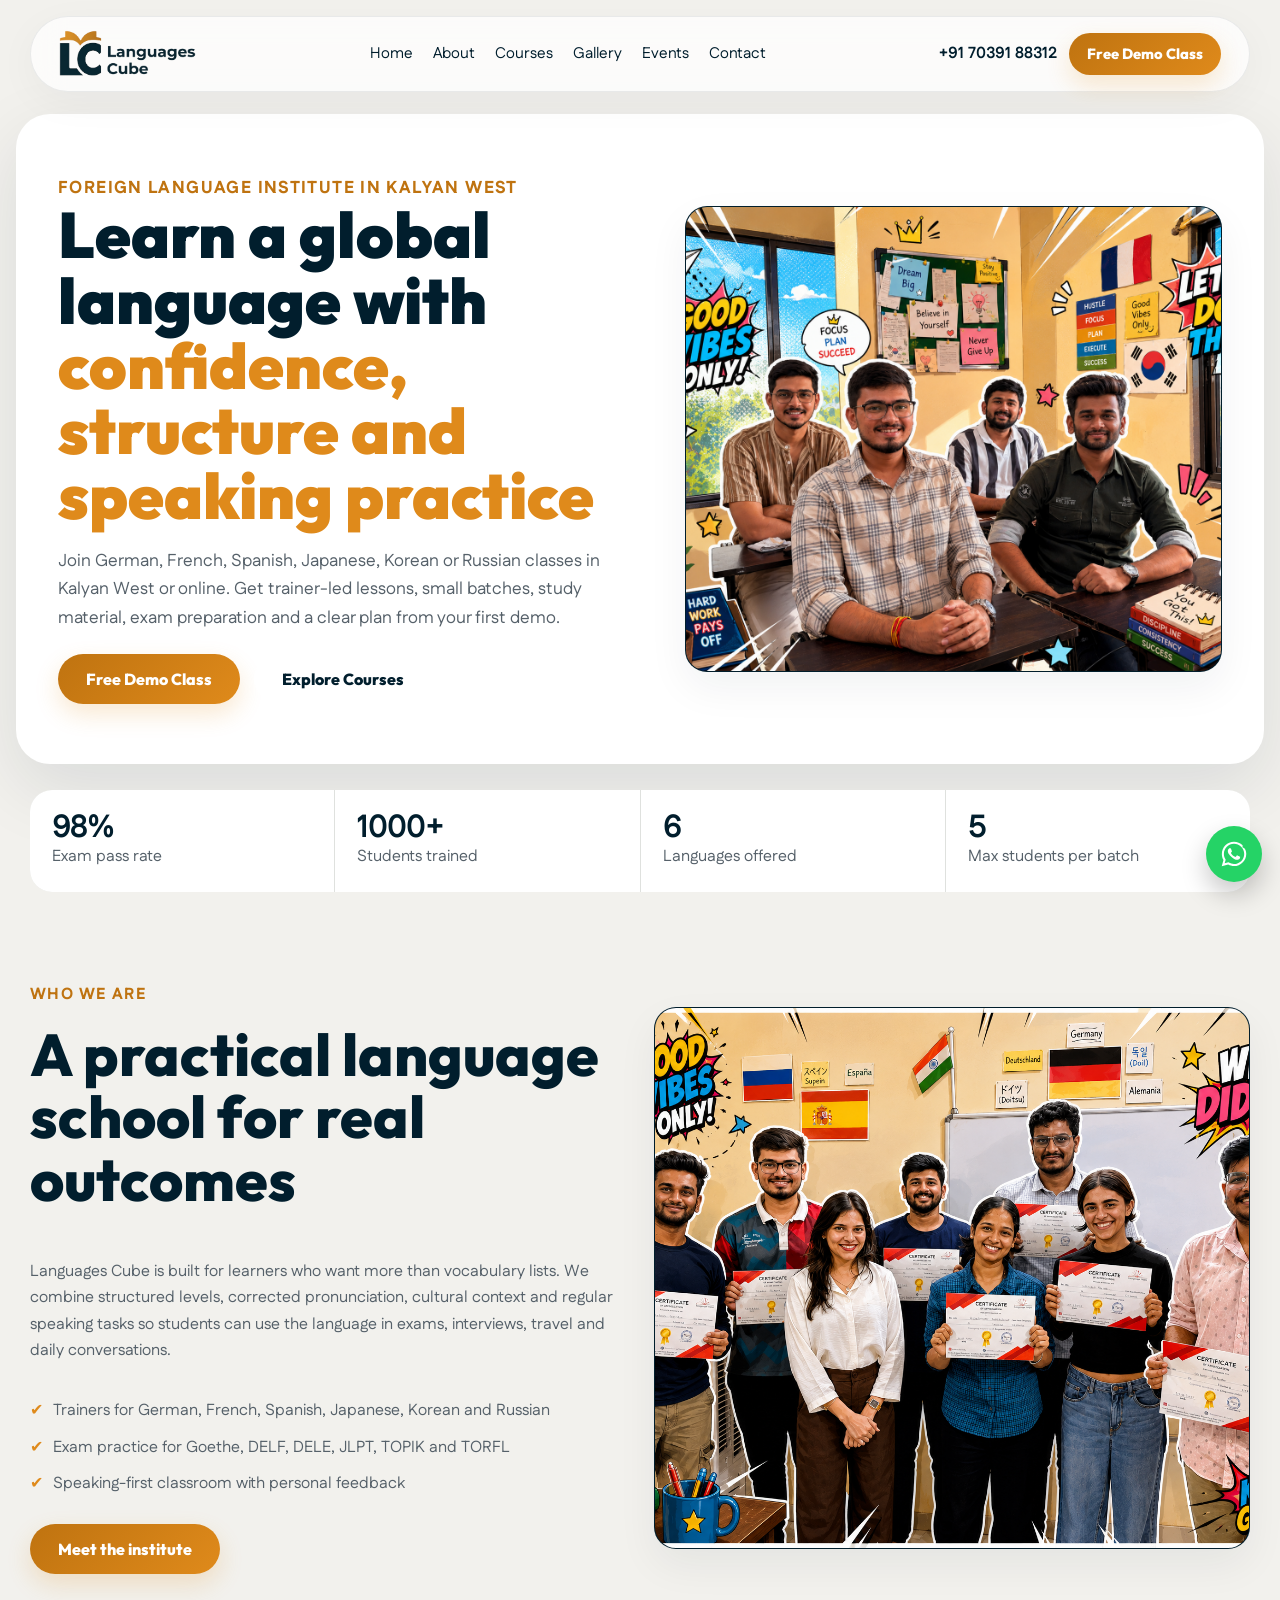
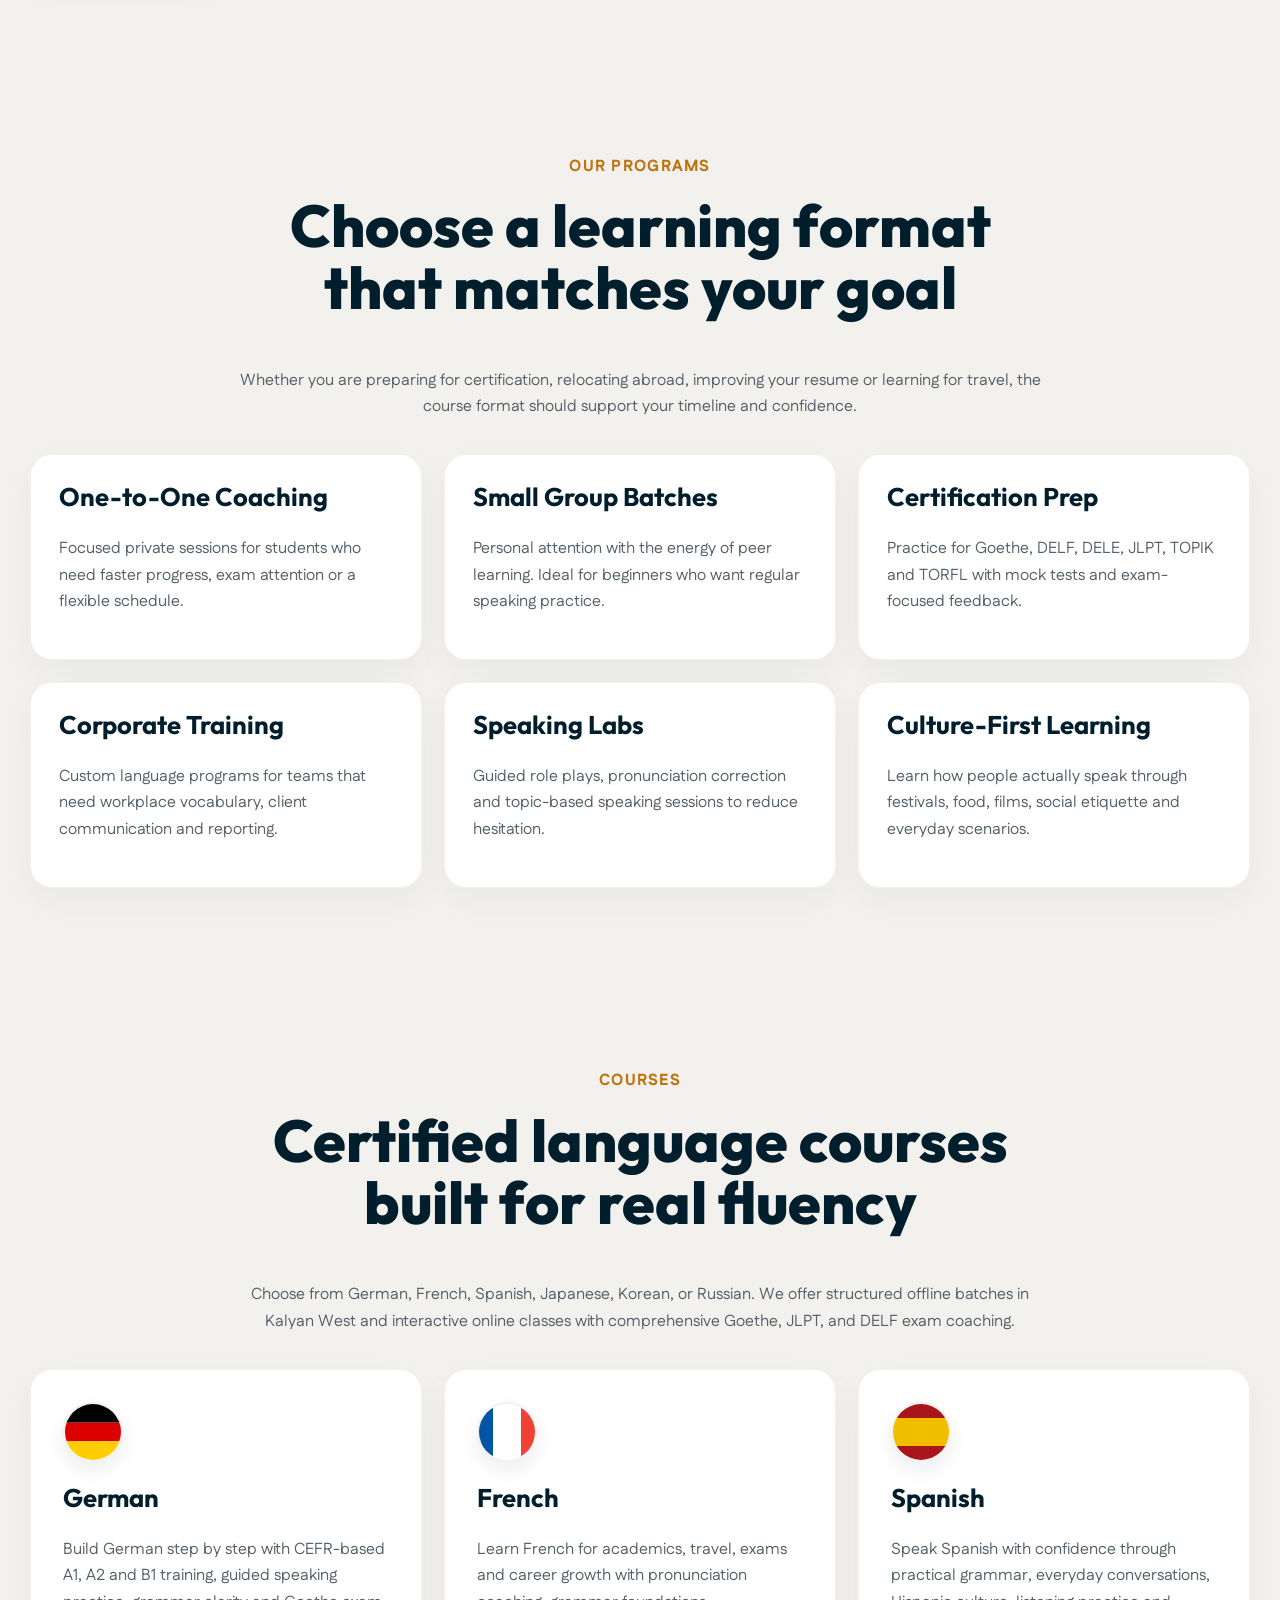
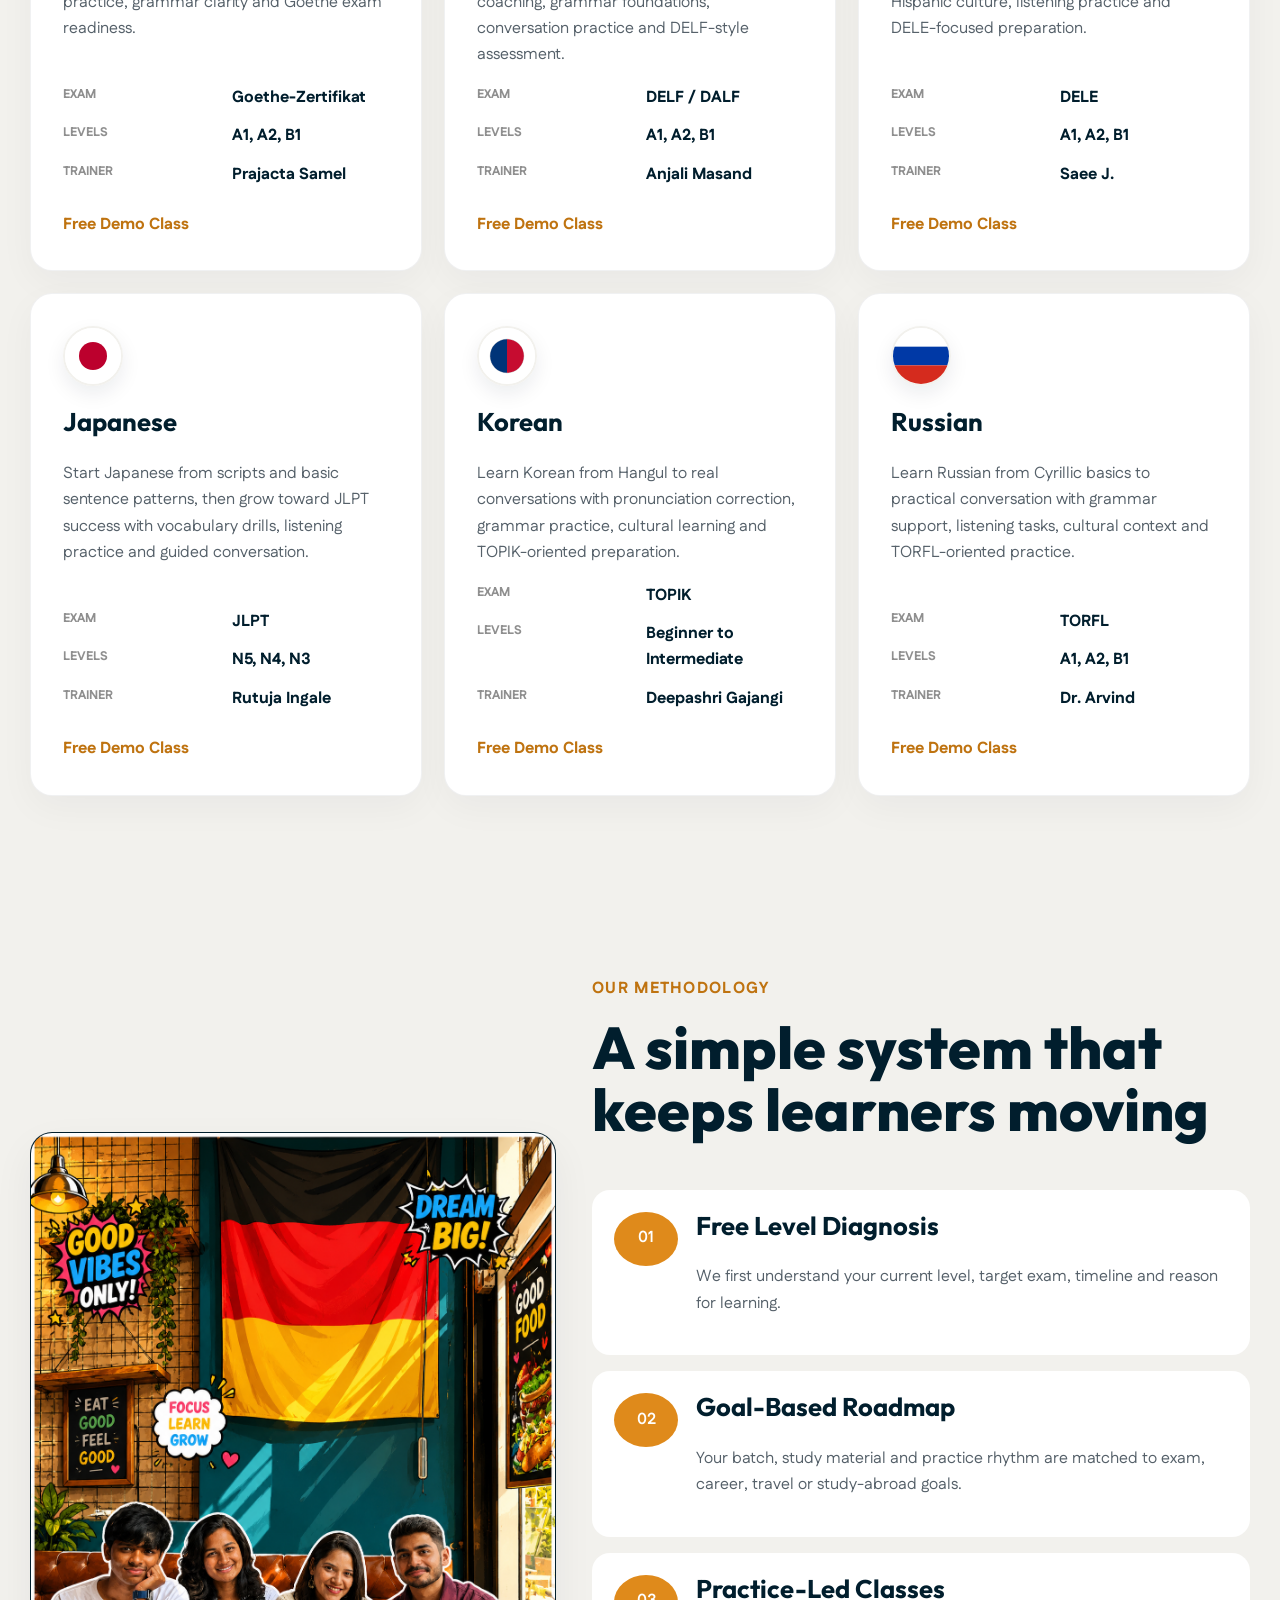
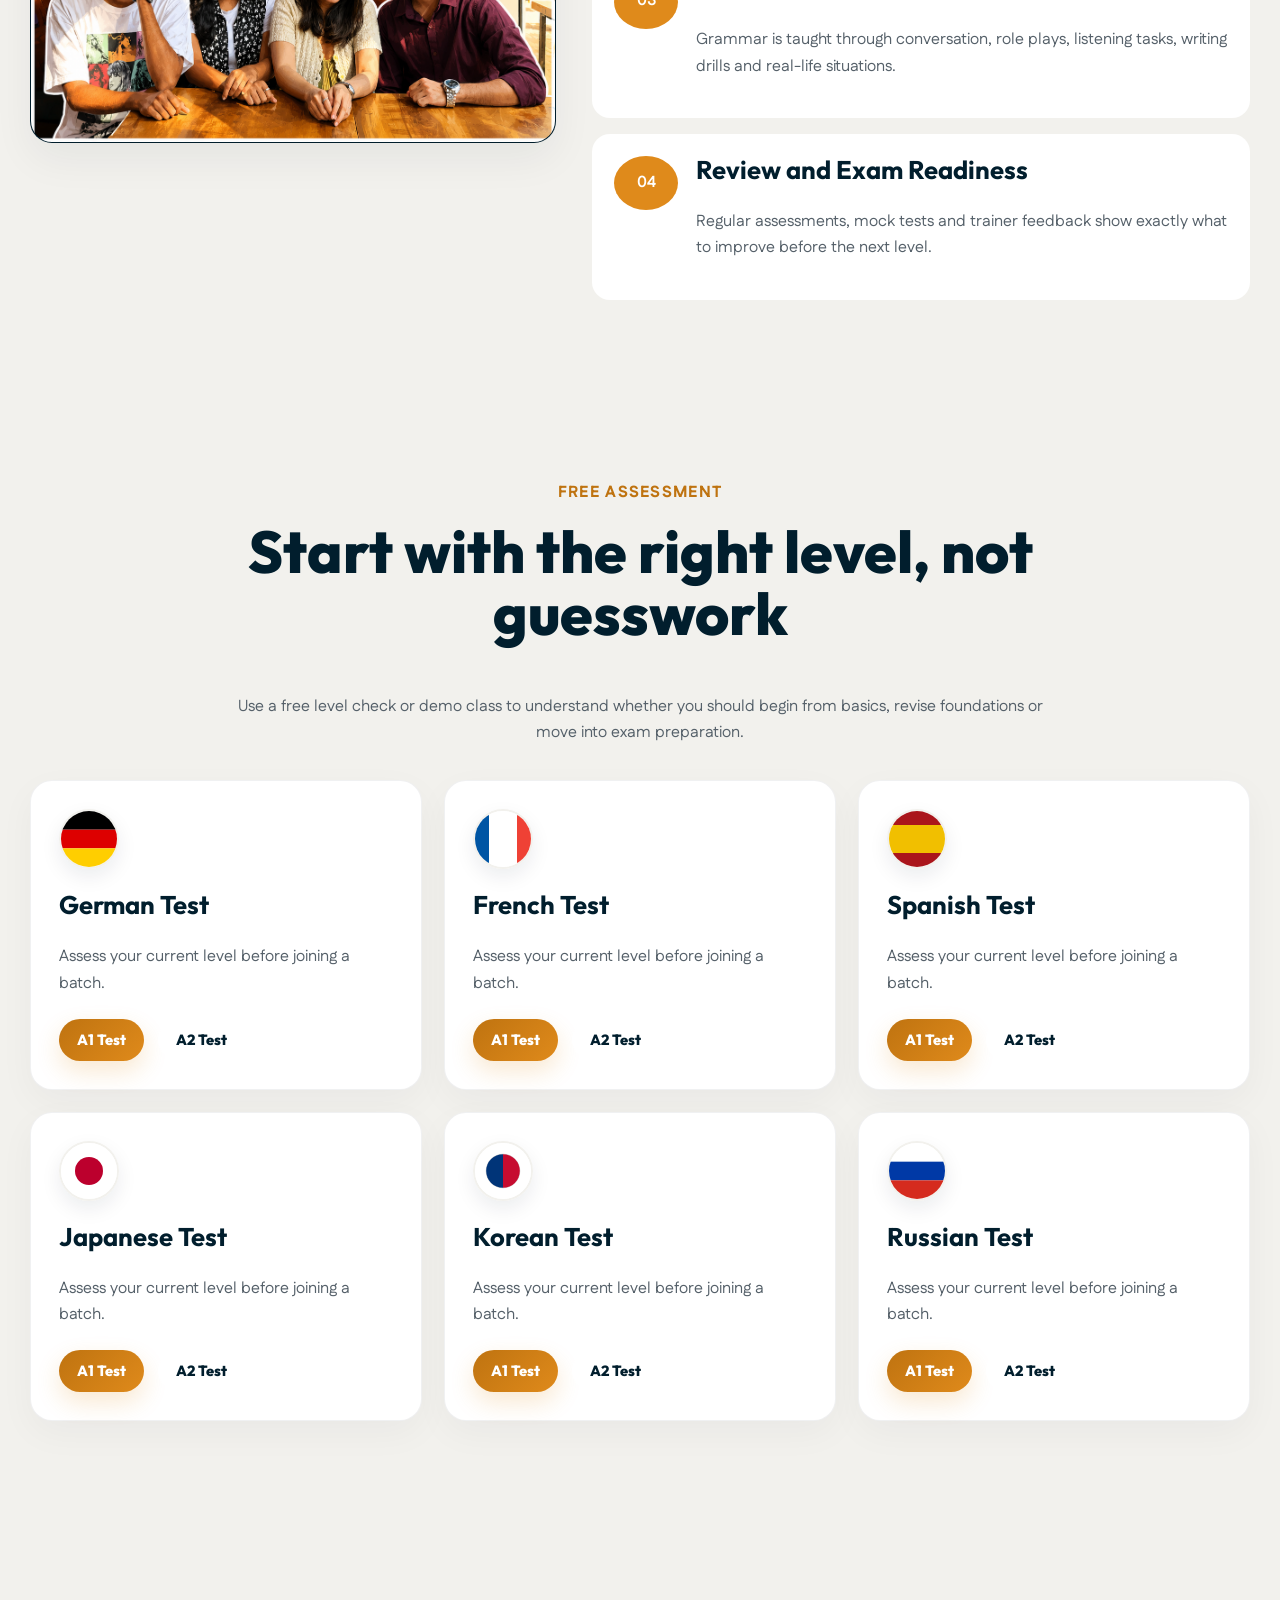
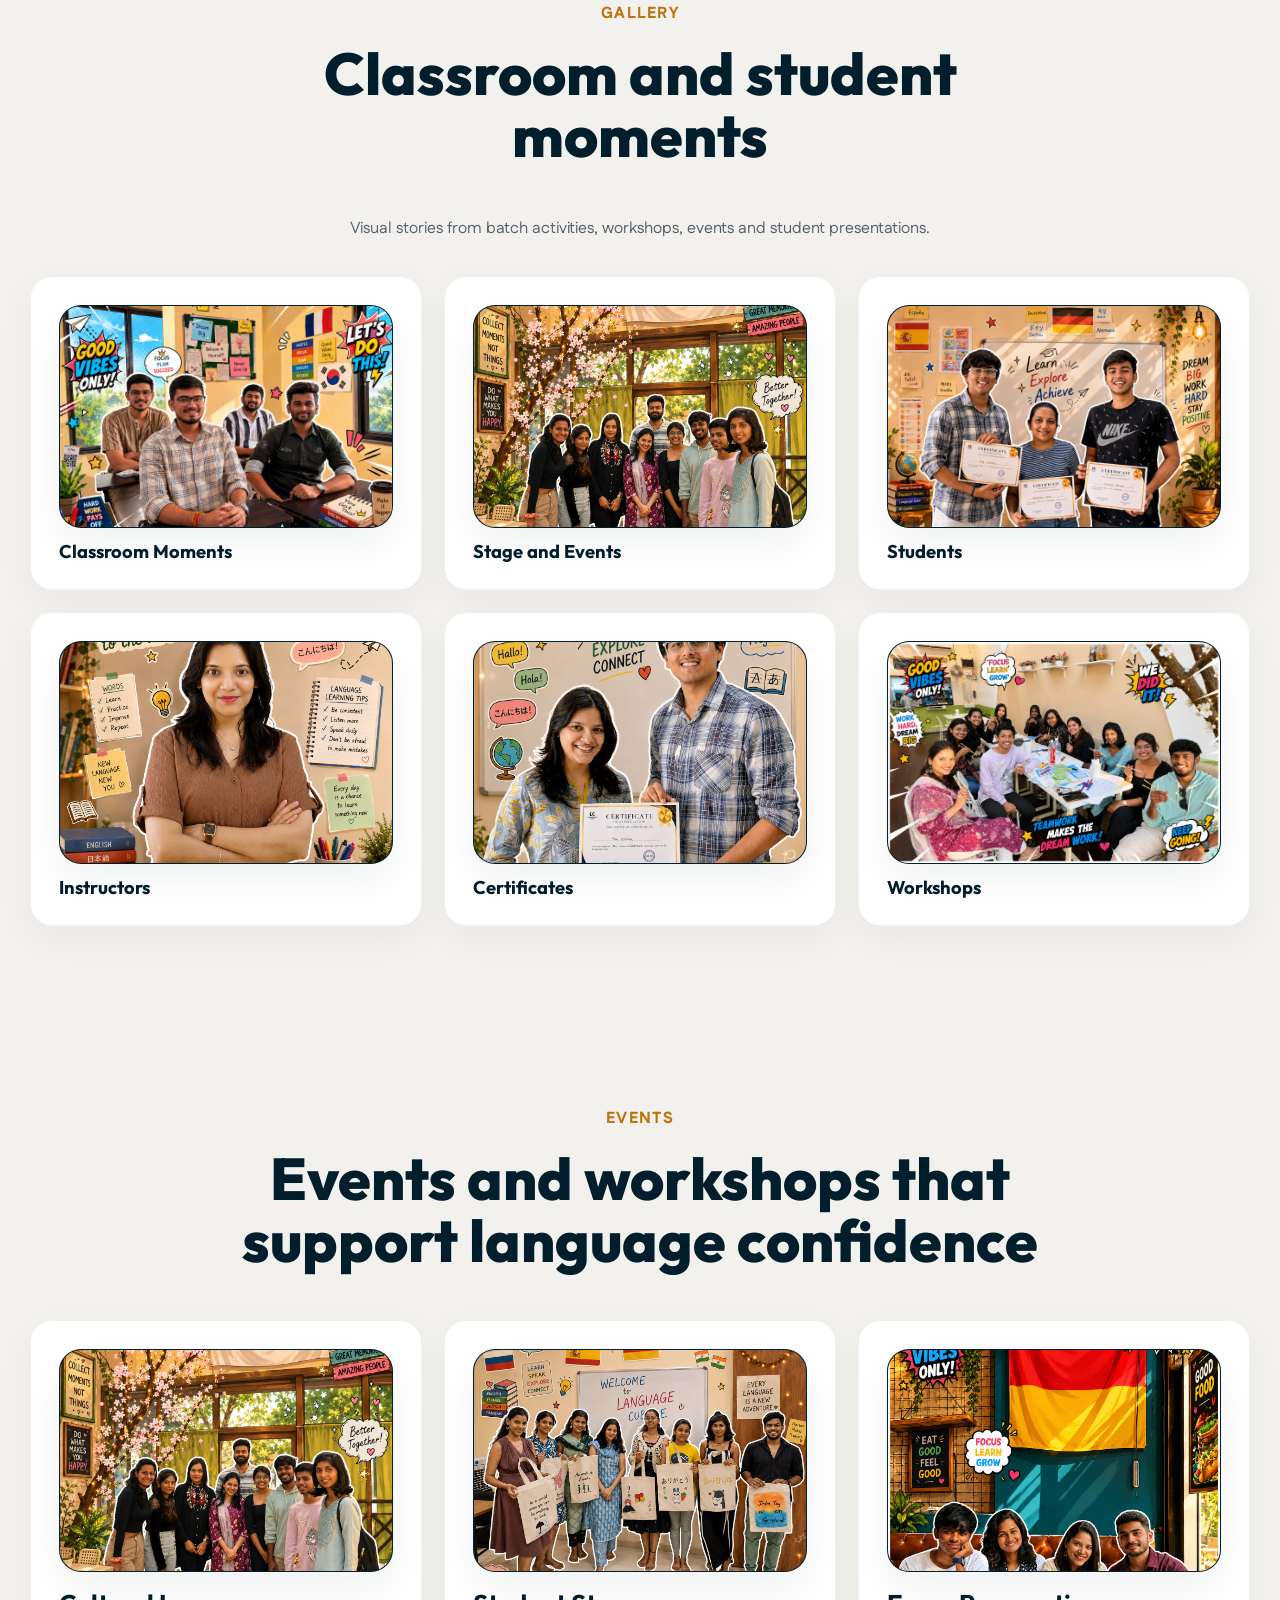
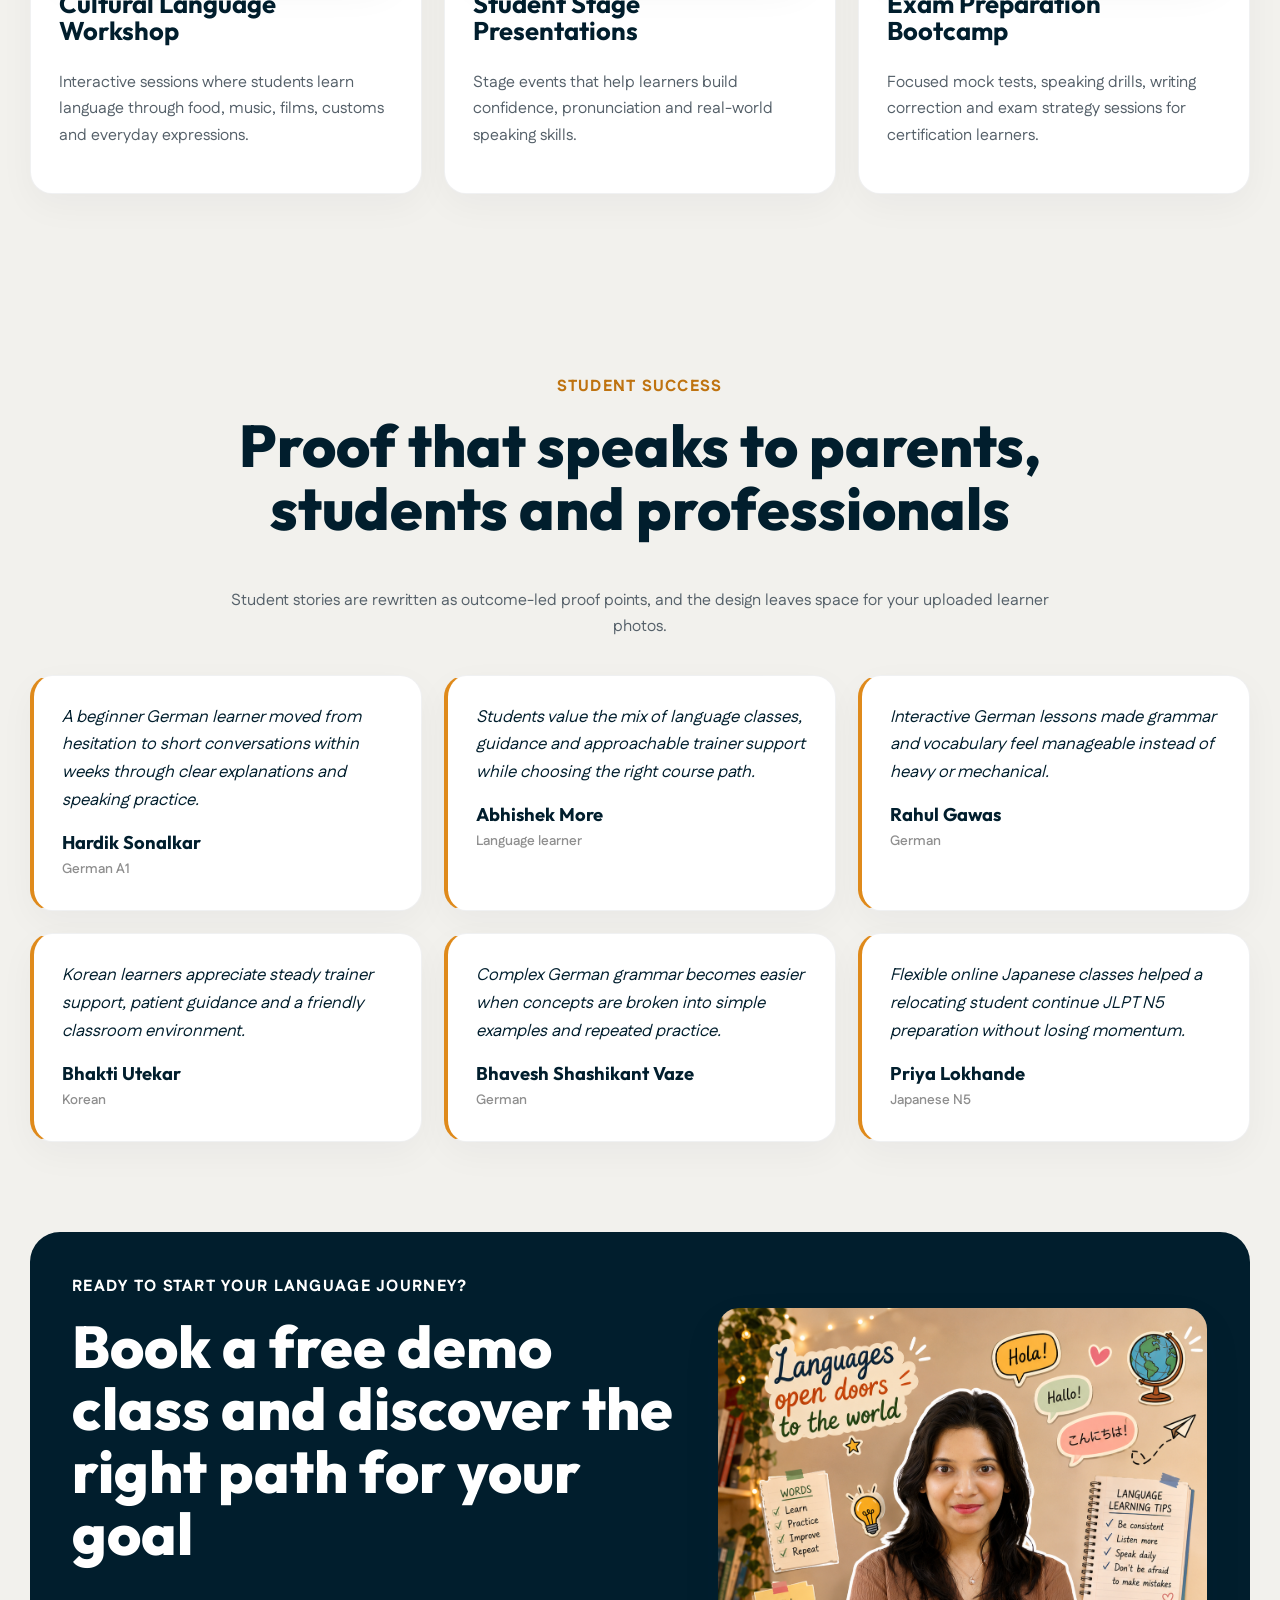
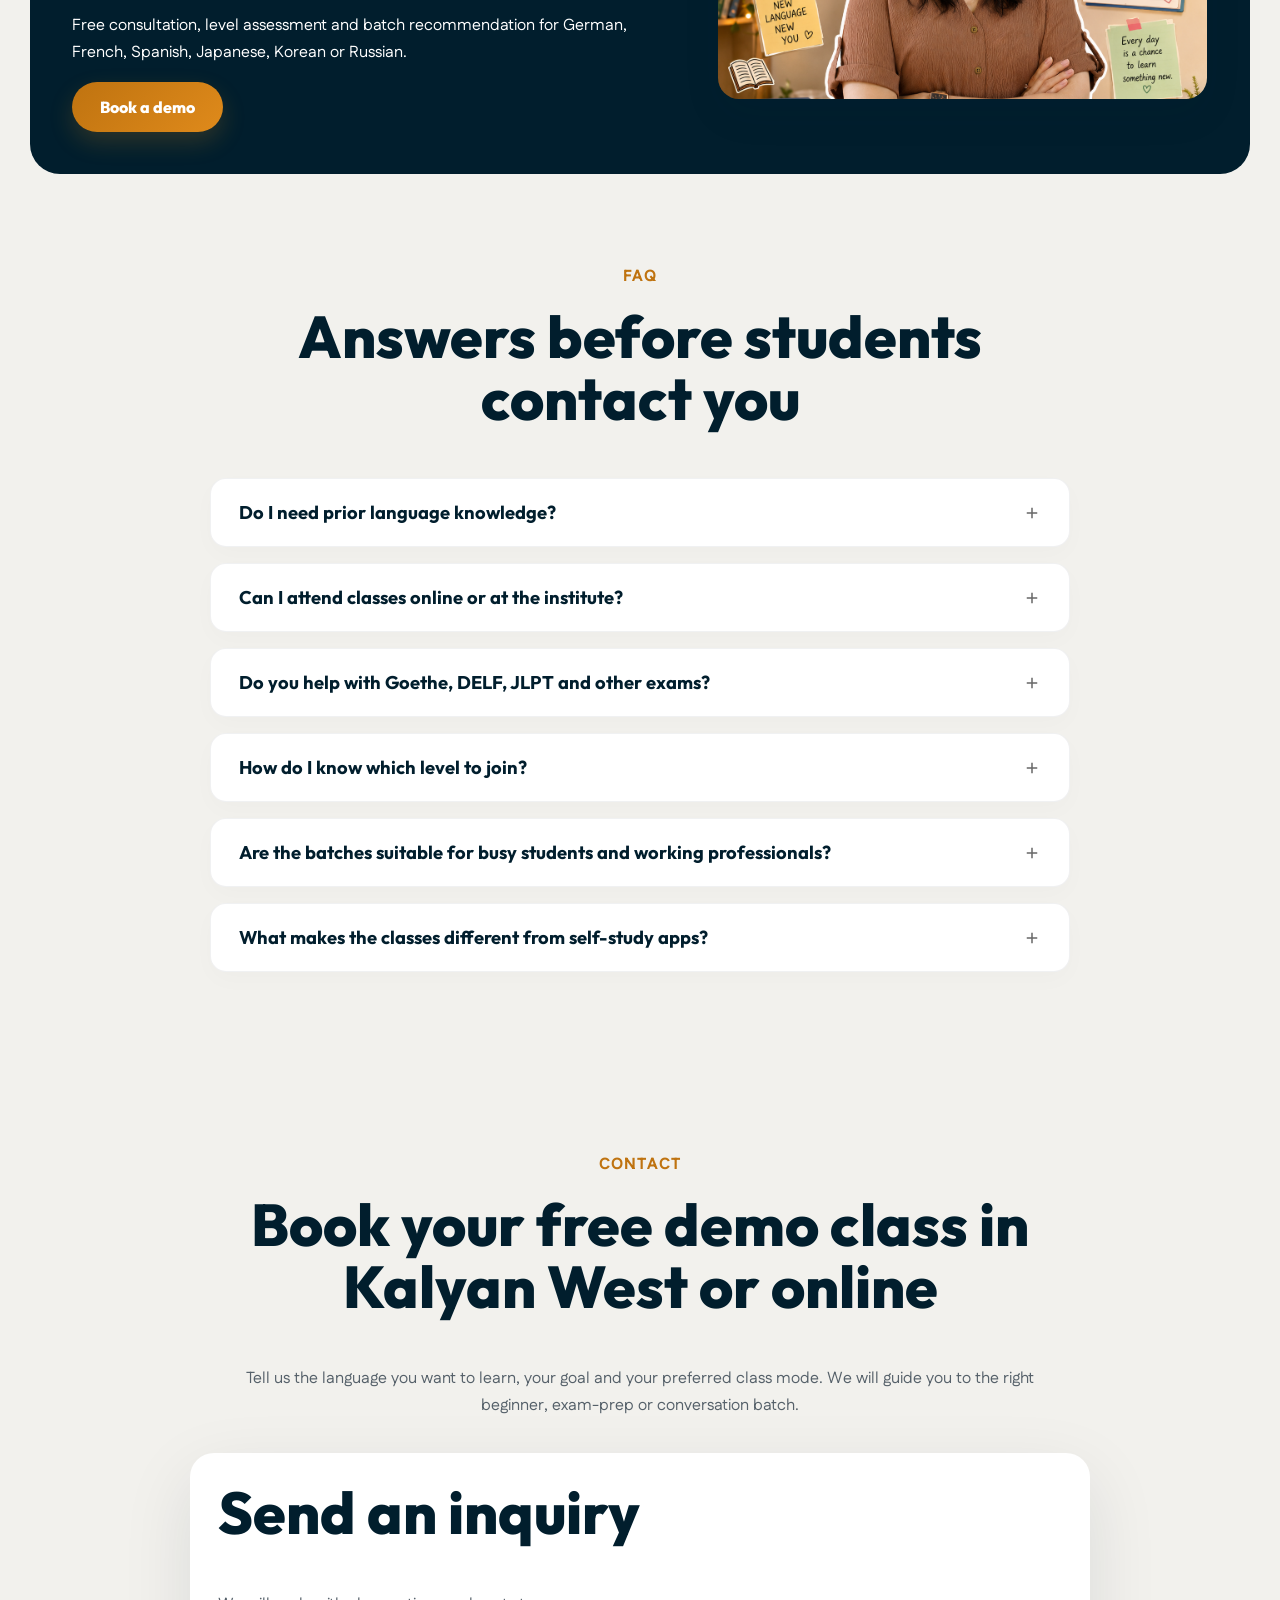
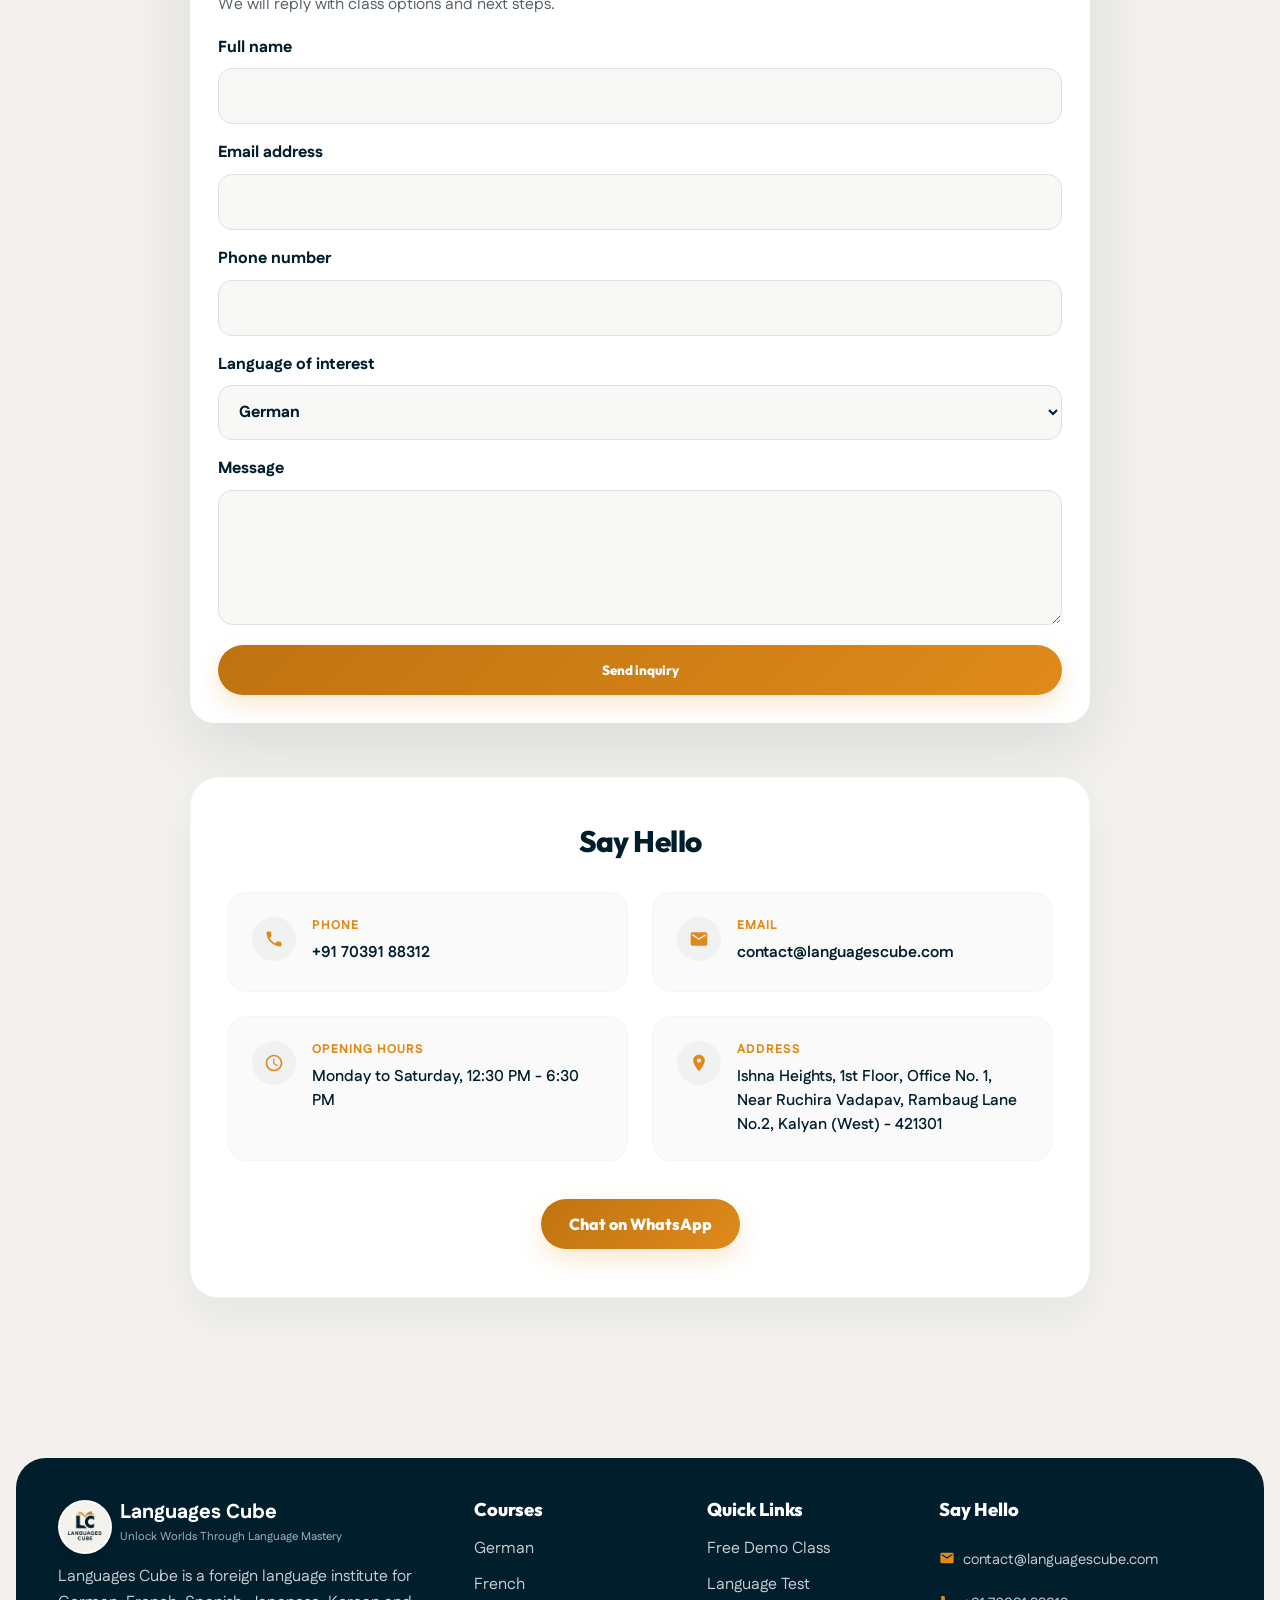
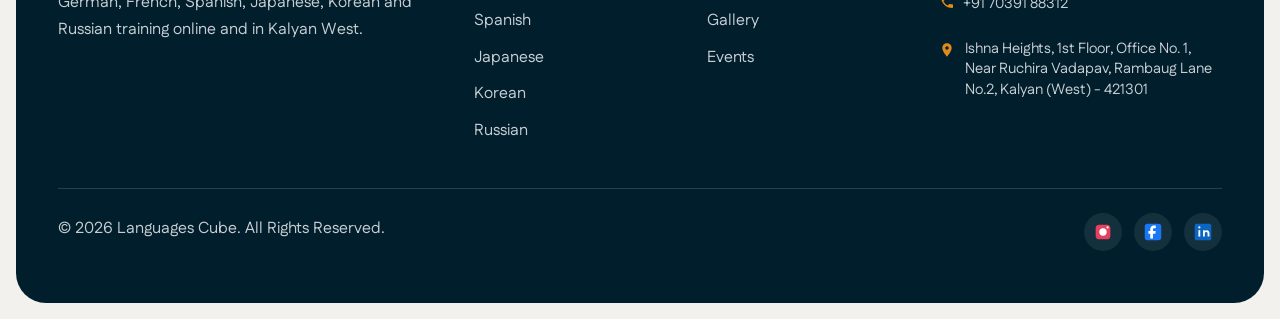
==== index.html @ a28515bc "Initial commit: Languages Cube website - foreign language institute" ====
<!DOCTYPE html>
<html lang="en">
  <head>
    <meta charset="UTF-8" />
    <meta name="viewport" content="width=device-width, initial-scale=1.0" />
    <title>Foreign Language Classes in Kalyan & Online | Languages Cube</title>
    <meta
      name="description"
      content="Learn German, French, Spanish, Japanese, or Korean at Languages Cube. Kalyan's top foreign language institute offers expert offline & online classes."
    />

    <!-- Open Graph / Facebook -->
    <meta property="og:type" content="website" />
    <meta property="og:url" content="https://www.languagescube.com/" />
    <meta property="og:title" content="Foreign Language Classes in Kalyan & Online | Languages Cube" />
    <meta property="og:description" content="Learn German, French, Spanish, Japanese, or Korean at Languages Cube. Kalyan's top foreign language institute offers expert offline & online classes." />
    <meta property="og:image" content="https://www.languagescube.com/images/Classroom.jpeg" />

    <!-- Twitter -->
    <meta name="twitter:card" content="summary_large_image" />
    <meta name="twitter:url" content="https://www.languagescube.com/" />
    <meta name="twitter:title" content="Foreign Language Classes in Kalyan & Online | Languages Cube" />
    <meta name="twitter:description" content="Learn German, French, Spanish, Japanese, or Korean at Languages Cube. Kalyan's top foreign language institute offers expert offline & online classes." />
    <meta name="twitter:image" content="https://www.languagescube.com/images/Classroom.jpeg" />

    <!-- Structured Data (JSON-LD) -->
    <script type="application/ld+json">
    {
      "@context": "https://schema.org",
      "@type": "LanguageSchool",
      "name": "Languages Cube",
      "image": "https://www.languagescube.com/images/Navigartion-logo.png",
      "@id": "https://www.languagescube.com/#school",
      "url": "https://www.languagescube.com/",
      "telephone": "+917039188312",
      "priceRange": "$$",
      "address": {
        "@type": "PostalAddress",
        "streetAddress": "Ishna Heights, 1st Floor, Office No. 1, Near Ruchira Vadapav, Rambaug Lane No.2",
        "addressLocality": "Kalyan West",
        "addressRegion": "Maharashtra",
        "postalCode": "421301",
        "addressCountry": "IN"
      },
      "geo": {
        "@type": "GeoCoordinates",
        "latitude": 19.2398,
        "longitude": 73.1311
      },
      "openingHoursSpecification": {
        "@type": "OpeningHoursSpecification",
        "dayOfWeek": [
          "Monday",
          "Tuesday",
          "Wednesday",
          "Thursday",
          "Friday",
          "Saturday"
        ],
        "opens": "09:00",
        "closes": "20:00"
      },
      "sameAs": [
        "https://www.instagram.com/languagescube/",
        "https://www.facebook.com/LanguagesCube",
        "https://www.linkedin.com/company/languages-cube/"
      ]
    }
    </script>
    <link rel="stylesheet" href="styles.css" />
  </head>
  <body>
    <div class="page-shell">
      <header class="site-header">
        <a href="#top" class="brand" aria-label="Languages Cube home">
          <img src="images/Navigartion-logo.png" alt="Languages Cube logo" class="nav-logo" />
        </a>

        <button class="menu-toggle" id="menuToggle" aria-label="Toggle navigation">
          <img src="public/images/icons/menu.svg" alt="Menu" />
        </button>

        <nav class="nav" id="siteNav" aria-label="Main navigation">
          <a href="#top">Home</a>
          <a href="#about">About</a>
          <div class="nav-group">
            <a href="#courses">Courses</a>
            <div class="nav-dropdown" id="courseDropdown">
              <a href="#courses">All courses</a>
              <a href="german-course.html">German</a>
              <a href="#courses">French</a>
              <a href="#courses">Spanish</a>
              <a href="#courses">Japanese</a>
              <a href="#courses">Korean</a>
              <a href="#courses">Russian</a>
            </div>
          </div>
          <a href="#gallery">Gallery</a>
          <a href="#events">Events</a>
          <a href="#contact">Contact</a>
        </nav>

        <div class="header-actions">
          <a class="phone-link" href="tel:+917039188312">+91 70391 88312</a>
          <a class="btn btn-small" href="#contact">Free Demo Class</a>
        </div>
      </header>

      <main>
        <section class="hero" id="top">
          <div>
            <p class="kicker">Foreign language institute in Kalyan West</p>
            <h1>
              Learn a global language with <span>confidence, structure and speaking practice</span>
            </h1>
            <p>
              Join German, French, Spanish, Japanese, Korean or Russian classes in Kalyan West or online.
              Get trainer-led lessons, small batches, study material, exam preparation and a clear plan from your first demo.
            </p>
            <div class="hero-actions">
              <a class="btn" href="#contact">Free Demo Class</a>
              <a class="btn btn-secondary" href="#courses">Explore Courses</a>
            </div>
          </div>

          <figure class="photo-slot">
            <img src="images/Classroom.jpeg" alt="Languages Cube students learning with an instructor in a classroom" />
          </figure>
        </section>

        <section class="trust-strip" aria-label="Languages Cube achievements" id="stats"></section>

        <section class="section about" id="about">
          <div class="grid-2">
            <div>
              <div class="section-title">
                <p class="kicker">Who we are</p>
                <h2>A practical language school for real outcomes</h2>
                <p>
                  Languages Cube is built for learners who want more than vocabulary lists. We combine structured levels,
                  corrected pronunciation, cultural context and regular speaking tasks so students can use the language in exams,
                  interviews, travel and daily conversations.
                </p>
              </div>
              <ul class="tick-list">
                <li><span>✔</span> Trainers for German, French, Spanish, Japanese, Korean and Russian</li>
                <li><span>✔</span> Exam practice for Goethe, DELF, DELE, JLPT, TOPIK and TORFL</li>
                <li><span>✔</span> Speaking-first classroom with personal feedback</li>
              </ul>
              <a class="btn" href="#contact">Meet the institute</a>
            </div>
            <figure class="photo-slot">
              <img src="images/Students.jpeg" alt="Languages Cube students with trainers after a learning session" />
            </figure>
          </div>
        </section>

        <section class="section" id="programs">
          <div class="section-title center">
            <p class="kicker">Our programs</p>
            <h2>Choose a learning format that matches your goal</h2>
            <p>
              Whether you are preparing for certification, relocating abroad, improving your resume or learning for travel,
              the course format should support your timeline and confidence.
            </p>
          </div>
          <div class="grid-3" id="programList"></div>
        </section>

        <section class="section" id="courses">
          <div class="section-title center">
            <p class="kicker">Courses</p>
            <h2>Certified language courses built for real fluency</h2>
            <p>
              Choose from German, French, Spanish, Japanese, Korean, or Russian. We offer structured offline batches in Kalyan West and interactive online classes with comprehensive Goethe, JLPT, and DELF exam coaching.
            </p>
          </div>
          <div class="grid-3" id="courseCards"></div>
        </section>

        <section class="section methodology" id="methodology">
          <figure class="photo-slot">
            <img src="images/Workshop-3.jpeg" alt="Students practicing conversation during a Languages Cube class" />
          </figure>
          <div>
            <div class="section-title">
              <p class="kicker">Our methodology</p>
              <h2>A simple system that keeps learners moving</h2>
            </div>
            <div class="steps" id="methodologySteps"></div>
          </div>
        </section>

        <section class="section" id="level-test">
          <div class="section-title center">
            <p class="kicker">Free assessment</p>
            <h2>Start with the right level, not guesswork</h2>
            <p>
              Use a free level check or demo class to understand whether you should begin from basics, revise foundations or move into exam preparation.
            </p>
          </div>
          <div class="grid-3" id="levelCards"></div>
        </section>

        <section class="section" id="gallery">
          <div class="section-title center">
            <p class="kicker">Gallery</p>
            <h2>Classroom and student moments</h2>
            <p>Visual stories from batch activities, workshops, events and student presentations.</p>
          </div>
          <div class="gallery-grid" id="galleryGrid"></div>
        </section>

        <section class="section" id="events">
          <div class="section-title center">
            <p class="kicker">Events</p>
            <h2>Events and workshops that support language confidence</h2>
          </div>
          <div class="grid-3" id="eventCards"></div>
        </section>

        <section class="section" id="testimonials">
          <div class="section-title center">
            <p class="kicker">Student success</p>
            <h2>Proof that speaks to parents, students and professionals</h2>
            <p>Student stories are rewritten as outcome-led proof points, and the design leaves space for your uploaded learner photos.</p>
          </div>
          <div class="grid-3" id="testimonialCards"></div>
        </section>

        <section class="section cta-band">
          <div>
            <p class="kicker">Ready to start your language journey?</p>
            <h2>Book a free demo class and discover the right path for your goal</h2>
            <p>
              Free consultation, level assessment and batch recommendation for German, French, Spanish, Japanese, Korean or Russian.
            </p>
            <a class="btn" href="#contact">Book a demo</a>
          </div>
          <figure class="photo-slot">
            <img src="images/pro-prajacta-samel.png" alt="Languages Cube founder Prajacta Samel consulting a student" />
          </figure>
        </section>

        <section class="section" id="faq">
          <div class="section-title center">
            <p class="kicker">FAQ</p>
            <h2>Answers before students contact you</h2>
          </div>
          <div class="faq-list" id="faqList"></div>
        </section>

        <section class="section" id="contact">
          <div class="section-title center">
            <p class="kicker">Contact</p>
            <h2>Book your free demo class in Kalyan West or online</h2>
            <p>
              Tell us the language you want to learn, your goal and your preferred class mode. We will guide you to the right beginner,
              exam-prep or conversation batch.
            </p>
          </div>

          <div class="contact-container">
            <form class="lead-form" id="leadForm">
              <div class="form-head">
                <h2>Send an inquiry</h2>
                <p>We will reply with class options and next steps.</p>
              </div>
              <label>
                Full name
                <input type="text" name="name" required />
              </label>
              <label>
                Email address
                <input type="email" name="email" required />
              </label>
              <label>
                Phone number
                <input type="tel" name="phone" required />
              </label>
              <label>
                Language of interest
                <select name="language" required>
                  <option value="German">German</option>
                  <option value="French">French</option>
                  <option value="Spanish">Spanish</option>
                  <option value="Japanese">Japanese</option>
                  <option value="Korean">Korean</option>
                  <option value="Russian">Russian</option>
                </select>
              </label>
              <label>
                Message
                <textarea name="message" rows="4"></textarea>
              </label>
              <button class="btn form-submit" type="submit">Send inquiry</button>
            </form>

            <aside class="contact-details-bottom">
              <h2>Say Hello</h2>
              <div class="contact-info-grid">
                <div class="contact-item">
                  <div class="contact-icon-wrapper">
                    <svg class="contact-icon" viewBox="0 0 24 24" width="20" height="20" fill="currentColor">
                      <path d="M6.62 10.79a15.15 15.15 0 006.59 6.59l2.2-2.2c.27-.27.67-.36 1.02-.24 1.12.37 2.33.57 3.57.57.55 0 1 .45 1 1V20c0 .55-.45 1-1 1-9.39 0-17-7.61-17-17 0-.55.45-1 1-1h3.5c.55 0 1 .45 1 1 0 1.25.2 2.45.57 3.57.11.35.03.74-.25 1.02l-2.2 2.2z"/>
                    </svg>
                  </div>
                  <div class="contact-item-text" id="contactPhone"></div>
                </div>
                <div class="contact-item">
                  <div class="contact-icon-wrapper">
                    <svg class="contact-icon" viewBox="0 0 24 24" width="20" height="20" fill="currentColor">
                      <path d="M20 4H4c-1.1 0-1.99.9-1.99 2L2 18c0 1.1.9 2 2 2h16c1.1 0 2-.9 2-2V6c0-1.1-.9-2-2-2zm0 4l-8 5-8-5V6l8 5 8-5v2z"/>
                    </svg>
                  </div>
                  <div class="contact-item-text" id="contactEmail"></div>
                </div>
                <div class="contact-item">
                  <div class="contact-icon-wrapper">
                    <svg class="contact-icon" viewBox="0 0 24 24" width="20" height="20" fill="currentColor">
                      <path d="M11.99 2C6.47 2 2 6.48 2 12s4.47 10 9.99 10C17.52 22 22 17.52 22 12S17.52 2 11.99 2zM12 20c-4.42 0-8-3.58-8-8s3.58-8 8-8 8 3.58 8 8-3.58 8-8 8zm.5-13H11v6l5.25 3.15.75-1.23-4.5-2.67z"/>
                    </svg>
                  </div>
                  <div class="contact-item-text" id="contactHours"></div>
                </div>
                <div class="contact-item">
                  <div class="contact-icon-wrapper">
                    <svg class="contact-icon" viewBox="0 0 24 24" width="20" height="20" fill="currentColor">
                      <path d="M12 2C8.13 2 5 5.13 5 9c0 5.25 7 13 7 13s7-7.75 7-13c0-3.87-3.13-7-7-7zm0 9.5c-1.38 0-2.5-1.12-2.5-2.5s1.12-2.5 2.5-2.5 2.5 1.12 2.5 2.5-1.12 2.5-2.5 2.5z"/>
                    </svg>
                  </div>
                  <div class="contact-item-text" id="contactAddress"></div>
                </div>
              </div>
              <div style="margin-top: 24px;">
                <a class="btn" id="contactWhatsApp" href="#">Chat on WhatsApp</a>
              </div>
            </aside>
          </div>
        </section>
      </main>

      <footer class="footer">
        <div class="footer-grid">
          <div>
            <a class="footer-brand" href="#top">
              <div class="footer-logo-circle">
                <img src="images/languages-cube-logo-main.png" alt="Languages Cube logo" />
              </div>
              <span class="footer-brand-text">
                <strong>Languages Cube</strong>
                <small>Unlock Worlds Through Language Mastery</small>
              </span>
            </a>
            <p>
              Languages Cube is a foreign language institute for German, French, Spanish,
              Japanese, Korean and Russian training online and in Kalyan West.
            </p>
          </div>
          <div>
            <h2>Courses</h2>
            <a href="#courses">German</a>
            <a href="#courses">French</a>
            <a href="#courses">Spanish</a>
            <a href="#courses">Japanese</a>
            <a href="#courses">Korean</a>
            <a href="#courses">Russian</a>
          </div>
          <div>
            <h2>Quick Links</h2>
            <a href="#contact">Free Demo Class</a>
            <a href="#level-test">Language Test</a>
            <a href="#gallery">Gallery</a>
            <a href="#events">Events</a>
          </div>
          <div class="footer-contact">
            <h2>Say Hello</h2>
            <a href="mailto:contact@languagescube.com" class="footer-contact-link">
              <svg viewBox="0 0 24 24" width="16" height="16" fill="currentColor">
                <path d="M20 4H4c-1.1 0-1.99.9-1.99 2L2 18c0 1.1.9 2 2 2h16c1.1 0 2-.9 2-2V6c0-1.1-.9-2-2-2zm0 4l-8 5-8-5V6l8 5 8-5v2z"/>
              </svg>
              <span>contact@languagescube.com</span>
            </a>
            <a href="tel:+917039188312" class="footer-contact-link">
              <svg viewBox="0 0 24 24" width="16" height="16" fill="currentColor">
                <path d="M6.62 10.79a15.15 15.15 0 006.59 6.59l2.2-2.2c.27-.27.67-.36 1.02-.24 1.12.37 2.33.57 3.57.57.55 0 1 .45 1 1V20c0 .55-.45 1-1 1-9.39 0-17-7.61-17-17 0-.55.45-1 1-1h3.5c.55 0 1 .45 1 1 0 1.25.2 2.45.57 3.57.11.35.03.74-.25 1.02l-2.2 2.2z"/>
              </svg>
              <span>+91 70391 88312</span>
            </a>
            <div class="footer-contact-link align-start">
              <svg viewBox="0 0 24 24" width="16" height="16" fill="currentColor" class="margin-top-xs">
                <path d="M12 2C8.13 2 5 5.13 5 9c0 5.25 7 13 7 13s7-7.75 7-13c0-3.87-3.13-7-7-7zm0 9.5c-1.38 0-2.5-1.12-2.5-2.5s1.12-2.5 2.5-2.5 2.5 1.12 2.5 2.5-1.12 2.5-2.5 2.5z"/>
              </svg>
              <span class="address-line">Ishna Heights, 1st Floor, Office No. 1, Near Ruchira Vadapav, Rambaug Lane No.2, Kalyan (West) - 421301</span>
            </div>
          </div>
        </div>
        <div class="footer-bottom">
          <p>© 2026 Languages Cube. All Rights Reserved.</p>
          <div class="socials">
            <a href="https://www.instagram.com/languagescube/" target="_blank" rel="noreferrer" aria-label="Instagram">
              <img src="public/images/icons/instagram.svg" alt="Instagram" />
            </a>
            <a href="https://www.facebook.com/LanguagesCube" target="_blank" rel="noreferrer" aria-label="Facebook">
              <img src="public/images/icons/facebook.svg" alt="Facebook" />
            </a>
            <a href="https://www.linkedin.com/company/languages-cube/" target="_blank" rel="noreferrer" aria-label="LinkedIn">
              <img src="public/images/icons/linkedin.svg" alt="LinkedIn" />
            </a>
          </div>
        </div>
      </footer>

      <a class="whatsapp-float" href="https://wa.me/917039188312" aria-label="Chat on WhatsApp">
        <svg viewBox="0 0 448 512" fill="currentColor">
          <path d="M380.9 97.1C339 55.1 283.2 32 223.9 32c-122.4 0-222 99.6-222 222 0 39.1 10.2 77.3 29.6 111L0 480l117.7-30.9c32.4 17.7 68.9 27 106.1 27h.1c122.3 0 224.1-99.6 224.1-222 0-59.3-25.2-115-67.1-117zm-157 341.6c-33.2 0-65.7-8.9-94-25.7l-6.7-4-69.8 18.3L72 359.2l-4.4-7c-18.5-29.4-28.2-63.3-28.2-98.2 0-101.7 82.8-184.5 184.6-184.5 49.3 0 95.6 19.2 130.4 54.1 34.8 34.9 56.2 81.2 56.1 130.5 0 101.8-84.9 184.5-186.6 184.5zm101.2-138.2c-5.5-2.8-32.8-16.2-37.9-18-5.1-1.9-8.8-2.8-12.5 2.8-3.7 5.6-14.3 18-17.6 21.8-3.2 3.7-6.5 4.2-12 1.4-32.6-16.3-54-29.1-75.5-66-5.7-9.8 5.7-9.1 16.3-30.3 1.8-3.7.9-6.9-.5-9.7-1.4-2.8-12.5-30.1-17.1-41.2-4.5-10.8-9.1-9.3-12.5-9.5-3.2-.2-6.9-.2-10.6-.2-3.7 0-9.7 1.4-14.8 6.9-5.1 5.6-19.4 19-19.4 46.3 0 27.3 19.9 53.7 22.6 57.4 2.8 3.7 39.1 59.7 94.8 83.8 35.2 15.2 49 16.5 66.6 13.9 10.7-1.6 32.8-13.4 37.4-26.4 4.6-13 4.6-24.1 3.2-26.4-1.3-2.5-5-3.9-10.5-6.6z"/>
        </svg>
      </a>
    </div>

    <script src="site-data.js"></script>
    <script src="scripts.js"></script>
  </body>
</html>
---- styles.css ----
@import url('https://fonts.googleapis.com/css2?family=Fustat:wght@300;400;500;600;700;800&family=Outfit:wght@300;400;500;600;700;800;900&display=swap');

:root {
  --primary: #011e2d;
  --secondary: #f2f1ed;
  --text: #56616a;
  --muted: #8f8f8f;
  --accent: #df8a1b;
  --accent-dark: #bf7310;
  --white: #ffffff;
  --line: #dfe1de;
  --shadow: 0 24px 70px rgba(1, 30, 45, 0.1);
  --radius: 22px;
}

* {
  box-sizing: border-box;
}

html {
  scroll-behavior: smooth;
}

body {
  margin: 0;
  font-family: "Fustat", Arial, sans-serif;
  background: var(--secondary);
  color: var(--text);
  line-height: 1.65;
}

a {
  color: inherit;
  text-decoration: none;
}

img {
  max-width: 100%;
  display: block;
}

h1,
h2,
h3,
p {
  margin-top: 0;
}

h1,
h2,
h3 {
  font-family: "Outfit", sans-serif;
  color: var(--primary);
  line-height: 1.06;
}

h1 {
  font-size: clamp(2.8rem, 8vw, 6.8rem);
  font-weight: 900;
}

h2 {
  font-size: clamp(2rem, 4.6vw, 4.2rem);
  font-weight: 800;
}

h3 {
  font-size: clamp(1.22rem, 2vw, 1.75rem);
  font-weight: 700;
}

.page-shell {
  overflow: hidden;
}

.site-header {
  position: sticky;
  top: 16px;
  z-index: 100;
  display: grid;
  grid-template-columns: auto 1fr auto;
  gap: 24px;
  align-items: center;
  width: min(1220px, calc(100% - 32px));
  min-height: 76px;
  margin: 16px auto 0;
  padding: 12px 28px;
  background: rgba(255, 255, 255, 0.72);
  backdrop-filter: blur(16px);
  -webkit-backdrop-filter: blur(16px);
  color: var(--primary);
  border: 1px solid rgba(1, 30, 45, 0.08);
  border-radius: 999px;
  box-shadow: 0 10px 40px rgba(1, 30, 45, 0.04);
  transition: all 0.4s cubic-bezier(0.16, 1, 0.3, 1);
}

.site-header.shrunk {
  top: 8px;
  min-height: 62px;
  background: rgba(255, 255, 255, 0.92);
  border-color: rgba(1, 30, 45, 0.12);
  box-shadow: 0 16px 40px rgba(1, 30, 45, 0.08);
  padding: 6px 28px;
}

.brand {
  display: inline-flex;
  gap: 12px;
  align-items: center;
  min-width: max-content;
}

.brand img,
.nav-logo {
  display: block;
  max-height: 48px;
  width: auto;
}

.brand-mark {
  display: grid;
  width: 44px;
  height: 44px;
  place-items: center;
  color: var(--white);
  font-weight: 800;
  background: linear-gradient(135deg, var(--accent), var(--accent-dark));
  border-radius: 50%;
}

.brand strong,
.brand small {
  display: block;
}

.brand strong {
  font-size: 1.05rem;
  line-height: 1.1;
}

.brand small {
  color: rgba(255, 255, 255, 0.7);
  font-size: 0.78rem;
}

.nav {
  display: flex;
  gap: 20px;
  justify-content: center;
  align-items: center;
  font-size: 0.96rem;
}

.nav a:hover,
.phone-link:hover,
.footer a:hover {
  color: var(--accent);
}

.nav-group {
  position: relative;
}

.nav-dropdown {
  position: absolute;
  top: calc(100% + 12px);
  left: -20px;
  display: grid;
  min-width: 190px;
  padding: 16px;
  opacity: 0;
  visibility: hidden;
  background: rgba(255, 255, 255, 0.96);
  backdrop-filter: blur(10px);
  border: 1px solid rgba(1, 30, 45, 0.08);
  color: var(--primary);
  border-radius: 18px;
  box-shadow: 0 20px 50px rgba(1, 30, 45, 0.08);
  transform: translateY(10px);
  transition: all 0.3s cubic-bezier(0.16, 1, 0.3, 1);
}

.nav-group:hover .nav-dropdown {
  opacity: 1;
  visibility: visible;
  transform: translateY(0);
}

.header-actions,
.phone-link {
  display: flex;
  gap: 12px;
  align-items: center;
}

.phone-link {
  color: var(--primary);
  font-weight: 700;
}

.menu-toggle {
  display: none;
  color: var(--primary);
  background: transparent;
  border: 0;
  cursor: pointer;
}

.btn {
  display: inline-flex;
  gap: 10px;
  align-items: center;
  justify-content: center;
  min-height: 50px;
  padding: 15px 28px;
  color: var(--white);
  font-family: "Outfit", sans-serif;
  font-weight: 800;
  line-height: 1;
  background: linear-gradient(135deg, var(--accent-dark), var(--accent));
  border: 0;
  border-radius: 999px;
  box-shadow: 0 10px 24px rgba(223, 138, 27, 0.2);
  cursor: pointer;
  transition: transform 0.3s cubic-bezier(0.16, 1, 0.3, 1), box-shadow 0.3s ease, filter 0.3s ease;
}

.btn:hover {
  transform: translateY(-2px);
  box-shadow: 0 16px 32px rgba(223, 138, 27, 0.32);
}

.btn:active {
  transform: translateY(0);
}

.btn-small {
  min-height: 42px;
  padding: 12px 18px;
  font-size: 0.92rem;
}

.btn-secondary {
  color: var(--primary);
  background: var(--white);
  box-shadow: none;
}

.section {
  width: min(1220px, calc(100% - 32px));
  margin: 0 auto;
  padding: 90px 0;
}

.hero {
  display: grid;
  grid-template-columns: minmax(0, 1.05fr) minmax(330px, 0.95fr);
  gap: 34px;
  align-items: center;
  width: min(1400px, calc(100% - 32px));
  min-height: min(650px, calc(100vh - 120px));
  margin: 22px auto 0;
  padding: clamp(28px, 4vw, 42px);
  background: var(--white);
  border-radius: 34px;
  box-shadow: var(--shadow);
}

.hero h1 {
  max-width: 760px;
  margin-bottom: 18px;
  font-size: clamp(2.35rem, 5vw, 5rem);
  line-height: 1.02;
}

.hero h1 span,
.section-title h2 span,
.gradient-text {
  color: var(--accent);
}

.hero p {
  max-width: 680px;
  margin-bottom: 0;
  font-size: clamp(1rem, 1.35vw, 1.18rem);
}

.hero-actions,
.button-row {
  display: flex;
  flex-wrap: wrap;
  gap: 14px;
  align-items: center;
  margin-top: 22px;
}

.trust-strip {
  display: grid;
  grid-template-columns: repeat(4, 1fr);
  gap: 1px;
  overflow: hidden;
  width: min(1220px, calc(100% - 32px));
  margin: 26px auto 0;
  background: var(--line);
  border-radius: 22px;
}

.trust-strip > div {
  padding: 22px;
  background: var(--white);
}

.trust-strip strong {
  display: block;
  color: var(--primary);
  font-size: 2rem;
  line-height: 1;
}

.photo-slot {
  position: relative;
  width: 100%;
  margin: 0;
  overflow: hidden;
  background: var(--primary);
  border-radius: var(--radius);
  box-shadow: 0 16px 40px rgba(1, 30, 45, 0.06);
  border: 1px solid rgba(1, 30, 45, 0.04);
}

.photo-slot img {
  width: 100%;
  height: 100%;
  object-fit: cover;
  object-position: center center;
  transition: transform 0.6s cubic-bezier(0.16, 1, 0.3, 1);
}

.photo-slot:hover img {
  transform: scale(1.05);
}

/* Specific proportional aspect-ratios to crop images beautifully across devices */
.hero .photo-slot {
  aspect-ratio: 1.15;
  min-height: auto;
}

.about .photo-slot {
  aspect-ratio: 1.1;
  min-height: auto;
}

.gallery-item .photo-slot {
  aspect-ratio: 1.4;
  min-height: auto;
}

.event-card .photo-slot {
  aspect-ratio: 1.5;
  min-height: auto;
}

.cta-band .photo-slot {
  aspect-ratio: 1.25;
  min-height: auto;
}

.cta-band .photo-slot img {
  object-position: top center; /* Prevents founder's head from being cut off */
}

.contact-card .photo-slot {
  aspect-ratio: 1.15;
  min-height: auto;
}

.contact-card .photo-slot img {
  object-position: center 20%; /* Keeps faces centered and visible in contact card */
}

.photo-slot figcaption {
  position: absolute;
  right: 18px;
  bottom: 18px;
  left: 18px;
  padding: 14px 18px;
  color: var(--white);
  background: rgba(1, 30, 45, 0.82);
  backdrop-filter: blur(8px);
  -webkit-backdrop-filter: blur(8px);
  border: 1px solid rgba(255, 255, 255, 0.12);
  border-radius: 16px;
}

.photo-slot span,
.photo-slot small {
  display: block;
}

.photo-slot span {
  font-family: "Outfit", sans-serif;
  font-weight: 800;
  font-size: 1.05rem;
}

.photo-slot small {
  color: rgba(255, 255, 255, 0.74);
  font-size: 0.8rem;
}

.section-title {
  max-width: 820px;
  margin-bottom: 34px;
}

.section-title.center {
  margin-right: auto;
  margin-left: auto;
  text-align: center;
}

.kicker {
  margin-bottom: 14px;
  color: var(--accent-dark);
  font-weight: 800;
  text-transform: uppercase;
  letter-spacing: 0.08em;
}

.grid-3 {
  display: grid;
  grid-template-columns: repeat(3, 1fr);
  gap: 22px;
}

.grid-2 {
  display: grid;
  grid-template-columns: repeat(2, 1fr);
  gap: 28px;
  align-items: center;
}

.card,
.course-card,
.program-card,
.testimonial-card,
.faq-item,
.event-card {
  background: var(--white);
  border: 1px solid rgba(1, 30, 45, 0.06);
  border-radius: var(--radius);
  box-shadow: 0 12px 36px rgba(1, 30, 45, 0.04);
  transition: transform 0.4s cubic-bezier(0.16, 1, 0.3, 1), box-shadow 0.4s ease, border-color 0.4s ease;
}

.course-card:hover,
.program-card:hover,
.testimonial-card:hover,
.event-card:hover {
  transform: translateY(-6px);
  box-shadow: 0 24px 50px rgba(1, 30, 45, 0.08);
  border-color: rgba(223, 138, 27, 0.24);
}

.program-card,
.testimonial-card,
.event-card,
.contact-card {
  padding: 28px;
}

.testimonial-card {
  border-left: 4px solid var(--accent);
  position: relative;
}

.testimonial-card p {
  font-style: italic;
  color: var(--primary);
  font-size: 1.05rem;
  margin-bottom: 18px;
}

.testimonial-card h3 {
  font-size: 1.15rem;
  margin-bottom: 4px;
}

.testimonial-card span {
  font-size: 0.85rem;
  color: var(--muted);
  font-weight: 600;
}

.course-card {
  display: flex;
  flex-direction: column;
  min-height: 100%;
  padding: 32px;
}

.flag {
  display: grid;
  width: 60px;
  height: 60px;
  margin-bottom: 22px;
  place-items: center;
  background: transparent;
  border-radius: 50%;
  overflow: hidden;
  box-shadow: 0 8px 20px rgba(1, 30, 45, 0.08);
  border: 2px solid var(--secondary);
}

.flag img {
  width: 100%;
  height: 100%;
  object-fit: cover;
}

.course-card dl {
  display: grid;
  grid-template-columns: 1fr 1fr;
  gap: 12px;
  margin: auto 0 24px;
}

.course-card dt {
  color: var(--muted);
  font-size: 0.78rem;
  font-weight: 800;
  text-transform: uppercase;
}

.course-card dd {
  margin: 0;
  color: var(--primary);
  font-weight: 800;
}

.read-more {
  display: inline-flex;
  gap: 8px;
  align-items: center;
  color: var(--accent-dark);
  font-weight: 900;
  transition: transform 0.2s ease;
}

.read-more:hover {
  transform: translateX(4px);
}

.split-band,
.cta-band {
  display: grid;
  grid-template-columns: minmax(0, 1fr) minmax(320px, 0.8fr);
  gap: 32px;
  align-items: center;
  width: min(1220px, calc(100% - 32px));
  margin: 0 auto;
  padding: 42px;
  background: var(--primary);
  border-radius: 30px;
}

.split-band h2,
.split-band h3,
.split-band p,
.cta-band h2,
.cta-band p,
.cta-band li {
  color: var(--white);
}

.tick-list {
  display: grid;
  gap: 10px;
  padding: 0;
  margin: 0 0 26px;
  list-style: none;
}

.tick-list li {
  display: flex;
  gap: 10px;
  align-items: center;
}

.tick-list span {
  color: var(--accent);
}

.methodology {
  display: grid;
  grid-template-columns: 0.8fr 1fr;
  gap: 36px;
  align-items: center;
}

.steps {
  display: grid;
  gap: 16px;
}

.step {
  display: grid;
  grid-template-columns: 64px 1fr;
  gap: 18px;
  padding: 22px;
  background: var(--white);
  border-radius: 18px;
}

.step strong {
  display: grid;
  height: 54px;
  place-items: center;
  color: var(--white);
  background: var(--accent);
  border-radius: 50%;
}

.lead-form {
  display: grid;
  gap: 16px;
  padding: 28px;
  background: var(--white);
  border-radius: 24px;
  box-shadow: var(--shadow);
}

.form-head p {
  margin-bottom: 0;
}

.lead-form label {
  display: grid;
  gap: 7px;
  color: var(--primary);
  font-weight: 800;
}

.lead-form input,
.lead-form select,
.lead-form textarea {
  width: 100%;
  padding: 14px 16px;
  color: var(--primary);
  font: inherit;
  background: #f8f8f6;
  border: 1px solid var(--line);
  border-radius: 14px;
}

.form-submit {
  width: 100%;
  margin-top: 4px;
}

.page-header {
  width: min(1400px, calc(100% - 32px));
  margin: 38px auto 0;
  padding: 70px 54px;
  background: var(--primary);
  border-radius: 32px;
}

.page-header h1,
.page-header p {
  max-width: 920px;
  color: var(--white);
}

.page-header p {
  font-size: 1.18rem;
}

.course-detail {
  display: grid;
  grid-template-columns: minmax(0, 1fr) minmax(320px, 0.62fr);
  gap: 32px;
  align-items: start;
}

.gallery-grid {
  display: grid;
  grid-template-columns: repeat(3, 1fr);
  gap: 22px;
}

.gallery-item .photo-slot,
.event-card .photo-slot {
  min-height: 260px;
  margin-bottom: 18px;
}

.faq-list {
  display: grid;
  gap: 16px;
  max-width: 860px;
  margin: 0 auto;
}

.faq-item {
  background: var(--white);
  border: 1px solid rgba(1, 30, 45, 0.06);
  border-radius: 16px;
  padding: 0;
  overflow: hidden;
  transition: all 0.3s cubic-bezier(0.16, 1, 0.3, 1);
  box-shadow: 0 8px 24px rgba(1, 30, 45, 0.02);
}

.faq-item:hover {
  border-color: rgba(223, 138, 27, 0.24);
  box-shadow: 0 12px 30px rgba(1, 30, 45, 0.05);
}

.faq-question {
  display: flex;
  justify-content: space-between;
  align-items: center;
  width: 100%;
  padding: 22px 28px;
  background: none;
  border: none;
  font-family: "Outfit", sans-serif;
  font-size: 1.15rem;
  font-weight: 700;
  color: var(--primary);
  text-align: left;
  cursor: pointer;
}

.faq-toggle-icon {
  width: 18px;
  height: 18px;
  transition: transform 0.3s cubic-bezier(0.16, 1, 0.3, 1);
  filter: opacity(0.6);
}

.faq-answer {
  max-height: 0;
  overflow: hidden;
  transition: max-height 0.3s cubic-bezier(0.16, 1, 0.3, 1), padding 0.3s cubic-bezier(0.16, 1, 0.3, 1);
  padding: 0 28px;
}

.faq-item.active .faq-answer {
  max-height: 250px;
  padding-bottom: 22px;
}

.faq-item.active .faq-toggle-icon {
  transform: rotate(45deg); /* Roates plus sign to represent close/minus */
}

.contact-container {
  display: flex;
  flex-direction: column;
  gap: 34px;
  max-width: 900px;
  margin: 0 auto;
  width: 100%;
}

.contact-details-bottom {
  margin-top: 20px;
  padding: 48px 36px;
  background: var(--white);
  border-radius: 28px;
  box-shadow: 0 20px 40px rgba(1, 30, 45, 0.05);
  border: 1px solid rgba(1, 30, 45, 0.04);
  text-align: center;
}

.contact-details-bottom h2 {
  margin-bottom: 34px;
  font-size: 1.85rem;
  font-weight: 800;
  color: var(--primary);
  letter-spacing: -0.02em;
}

.contact-info-grid {
  display: grid;
  grid-template-columns: repeat(2, 1fr);
  gap: 24px;
  margin-bottom: 38px;
  text-align: left;
}

@media (max-width: 768px) {
  .contact-info-grid {
    grid-template-columns: 1fr;
    gap: 16px;
  }
}

.contact-item {
  display: flex;
  align-items: flex-start;
  gap: 16px;
  padding: 24px;
  background: #fafafa;
  border-radius: 20px;
  border: 1px solid rgba(1, 30, 45, 0.02);
  transition: transform 0.3s cubic-bezier(0.165, 0.84, 0.44, 1), box-shadow 0.3s ease, border-color 0.3s ease, background-color 0.3s ease;
  min-height: 100px;
}

.contact-item:hover {
  transform: translateY(-4px);
  background: var(--white);
  border-color: rgba(1, 30, 45, 0.08);
  box-shadow: 0 12px 24px rgba(1, 30, 45, 0.06);
}

.contact-icon-wrapper {
  display: grid;
  width: 44px;
  height: 44px;
  place-items: center;
  background: rgba(1, 30, 45, 0.04);
  color: var(--accent);
  border-radius: 50%;
  flex-shrink: 0;
  transition: background 0.3s ease, color 0.3s ease, transform 0.3s ease;
}

.contact-item:hover .contact-icon-wrapper {
  background: var(--accent);
  color: var(--white);
  transform: scale(1.05);
}

.contact-icon {
  display: block;
}

.contact-item-text {
  display: flex;
  flex-direction: column;
  gap: 6px;
  color: var(--primary);
  font-size: 0.98rem;
  font-weight: 500;
  line-height: 1.5;
}

.contact-item-text small {
  font-size: 0.78rem;
  font-weight: 800;
  text-transform: uppercase;
  letter-spacing: 0.08em;
  color: var(--accent);
  display: block;
}

.contact-item-text span {
  font-weight: 600;
}

.contact-item-text a {
  color: inherit;
  text-decoration: none;
  font-weight: 700;
  transition: color 0.2s ease;
}

.contact-item-text a:hover {
  color: var(--accent);
}

.whatsapp-float {
  position: fixed;
  right: 18px;
  bottom: 18px;
  z-index: 30;
  display: grid;
  width: 56px;
  height: 56px;
  place-items: center;
  color: var(--white);
  background: #25d366;
  border-radius: 50%;
  box-shadow: 0 12px 26px rgba(0, 0, 0, 0.22);
  transition: transform 0.3s cubic-bezier(0.175, 0.885, 0.32, 1.275), box-shadow 0.3s ease;
}

.whatsapp-float:hover {
  transform: scale(1.1) translateY(-2px);
  box-shadow: 0 16px 32px rgba(37, 211, 102, 0.4);
}

.whatsapp-float svg {
  width: 28px;
  height: 28px;
  display: block;
}

.footer {
  width: min(1400px, calc(100% - 32px));
  margin: 70px auto 16px;
  padding: 42px;
  color: rgba(255, 255, 255, 0.78);
  background: var(--primary);
  border-radius: 30px;
}

.footer-grid {
  display: grid;
  grid-template-columns: 1.35fr 0.7fr 0.7fr 1fr;
  gap: 34px;
}

.footer h2 {
  margin-bottom: 16px;
  color: var(--white);
  font-size: 1.15rem;
}

.footer-logo-circle {
  width: 54px;
  height: 54px;
  border-radius: 50%;
  overflow: hidden;
  background: var(--white);
  display: flex;
  align-items: center;
  justify-content: center;
  border: 2px solid rgba(255, 255, 255, 0.15);
  box-shadow: 0 4px 10px rgba(0, 0, 0, 0.1);
  flex-shrink: 0;
  transition: transform 0.3s ease;
}

.footer-logo-circle img {
  width: 100%;
  height: 100%;
  object-fit: cover;
}

.footer-brand {
  display: flex;
  align-items: center;
  gap: 14px;
  text-decoration: none;
  margin-bottom: 18px;
}

.footer-brand:hover .footer-logo-circle {
  transform: scale(1.05);
}

.footer-brand-text {
  display: flex;
  flex-direction: column;
  gap: 3px;
  color: var(--white);
  text-align: left;
}

.footer-brand-text strong {
  font-size: 1.25rem;
  font-weight: 800;
  color: var(--white);
  line-height: 1.2;
}

.footer-brand-text small {
  font-size: 0.72rem;
  color: rgba(255, 255, 255, 0.6);
  font-weight: 500;
}

.footer-contact {
  display: flex;
  flex-direction: column;
  gap: 14px;
}

.footer-contact-link {
  display: flex;
  align-items: center;
  gap: 10px;
  color: rgba(255, 255, 255, 0.78);
  text-decoration: none;
  font-size: 0.92rem;
  line-height: 1.4;
  transition: color 0.2s ease;
  text-align: left;
}

.footer-contact-link.align-start {
  align-items: flex-start;
}

.footer-contact-link svg {
  color: var(--accent);
  flex-shrink: 0;
}

.footer-contact-link:hover {
  color: var(--white);
}

.margin-top-xs {
  margin-top: 3px;
}

.footer a,
.address-line {
  display: flex;
  gap: 8px;
  align-items: flex-start;
  margin-bottom: 10px;
}

.footer-bottom {
  display: flex;
  justify-content: space-between;
  gap: 18px;
  align-items: center;
  padding-top: 24px;
  margin-top: 34px;
  border-top: 1px solid rgba(255, 255, 255, 0.15);
}

.socials {
  display: flex;
  gap: 12px;
}

.socials a {
  display: grid;
  width: 38px;
  height: 38px;
  place-items: center;
  background: rgba(255, 255, 255, 0.08);
  border-radius: 50%;
  transition: background 0.3s ease, transform 0.3s cubic-bezier(0.175, 0.885, 0.32, 1.275);
}

.socials a:hover {
  background: rgba(255, 255, 255, 0.2);
  transform: translateY(-3px) scale(1.08);
}

.socials a img {
  width: 22px;
  height: 22px;
  display: block;
  transition: transform 0.3s ease;
}

.socials a:hover img {
  transform: scale(1.05);
}

@media (max-width: 1080px) {
  .site-header {
    grid-template-columns: auto auto;
  }

  .menu-toggle {
    display: grid;
    justify-self: end;
  }

  .nav,
  .header-actions {
    display: none;
  }

  .nav.open {
    display: grid;
    grid-column: 1 / -1;
    justify-content: stretch;
    padding: 12px;
    background: rgba(255, 255, 255, 0.06);
    border-radius: 20px;
  }

  .nav-dropdown {
    position: static;
    display: grid;
    padding: 8px 0 0 16px;
    opacity: 1;
    visibility: visible;
    color: var(--white);
    background: transparent;
    box-shadow: none;
    transform: none;
  }

  .hero,
  .grid-2,
  .split-band,
  .cta-band,
  .methodology,
  .course-detail {
    grid-template-columns: 1fr;
  }

  .hero {
    min-height: auto;
  }

  .footer-grid,
  .gallery-grid {
    grid-template-columns: repeat(2, 1fr);
  }
}

@media (max-width: 720px) {
  .site-header {
    width: calc(100% - 18px);
    border-radius: 24px;
  }

  .brand small {
    display: none;
  }

  .hero,
  .page-header,
  .split-band,
  .cta-band,
  .footer {
    width: calc(100% - 18px);
    padding: 24px;
    border-radius: 24px;
  }

  .section {
    width: calc(100% - 18px);
    padding: 58px 0;
  }

  .grid-2,
  .grid-3,
  .gallery-grid,
  .footer-grid {
    grid-template-columns: 1fr;
  }
}
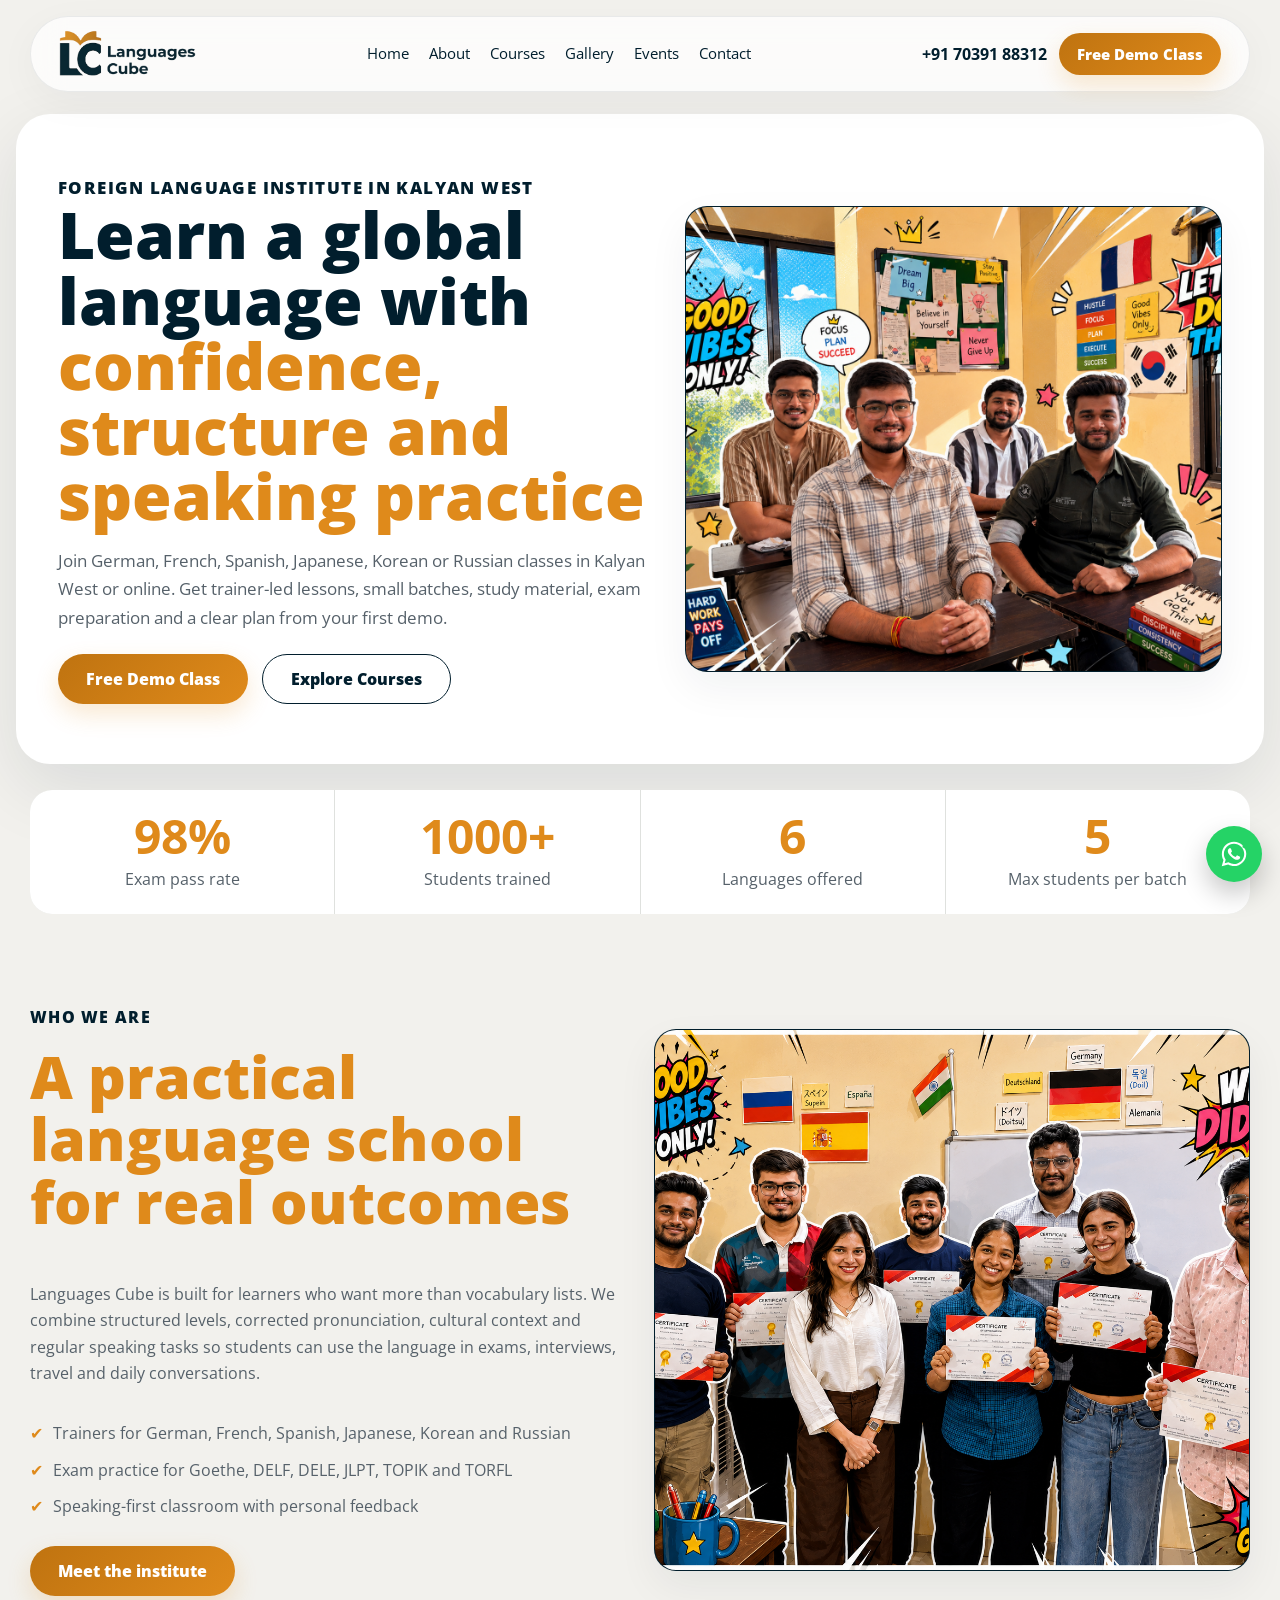
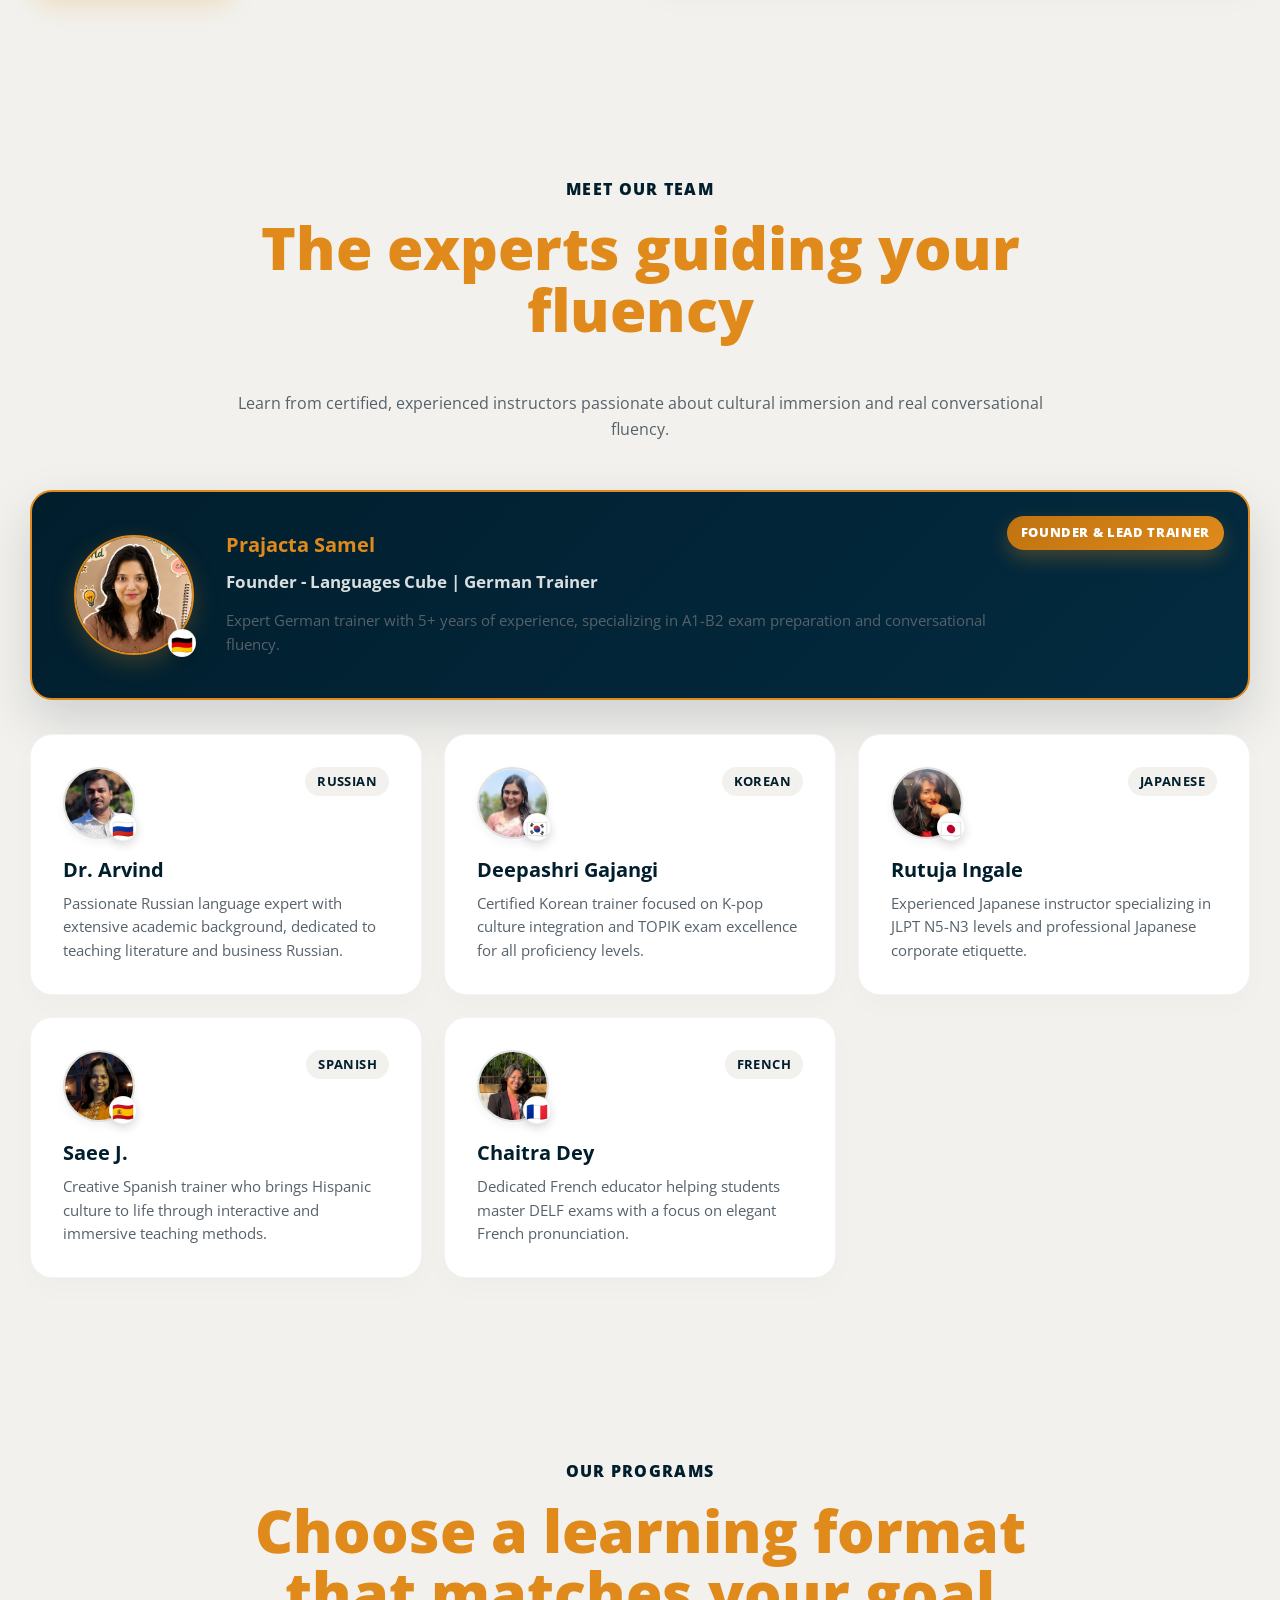
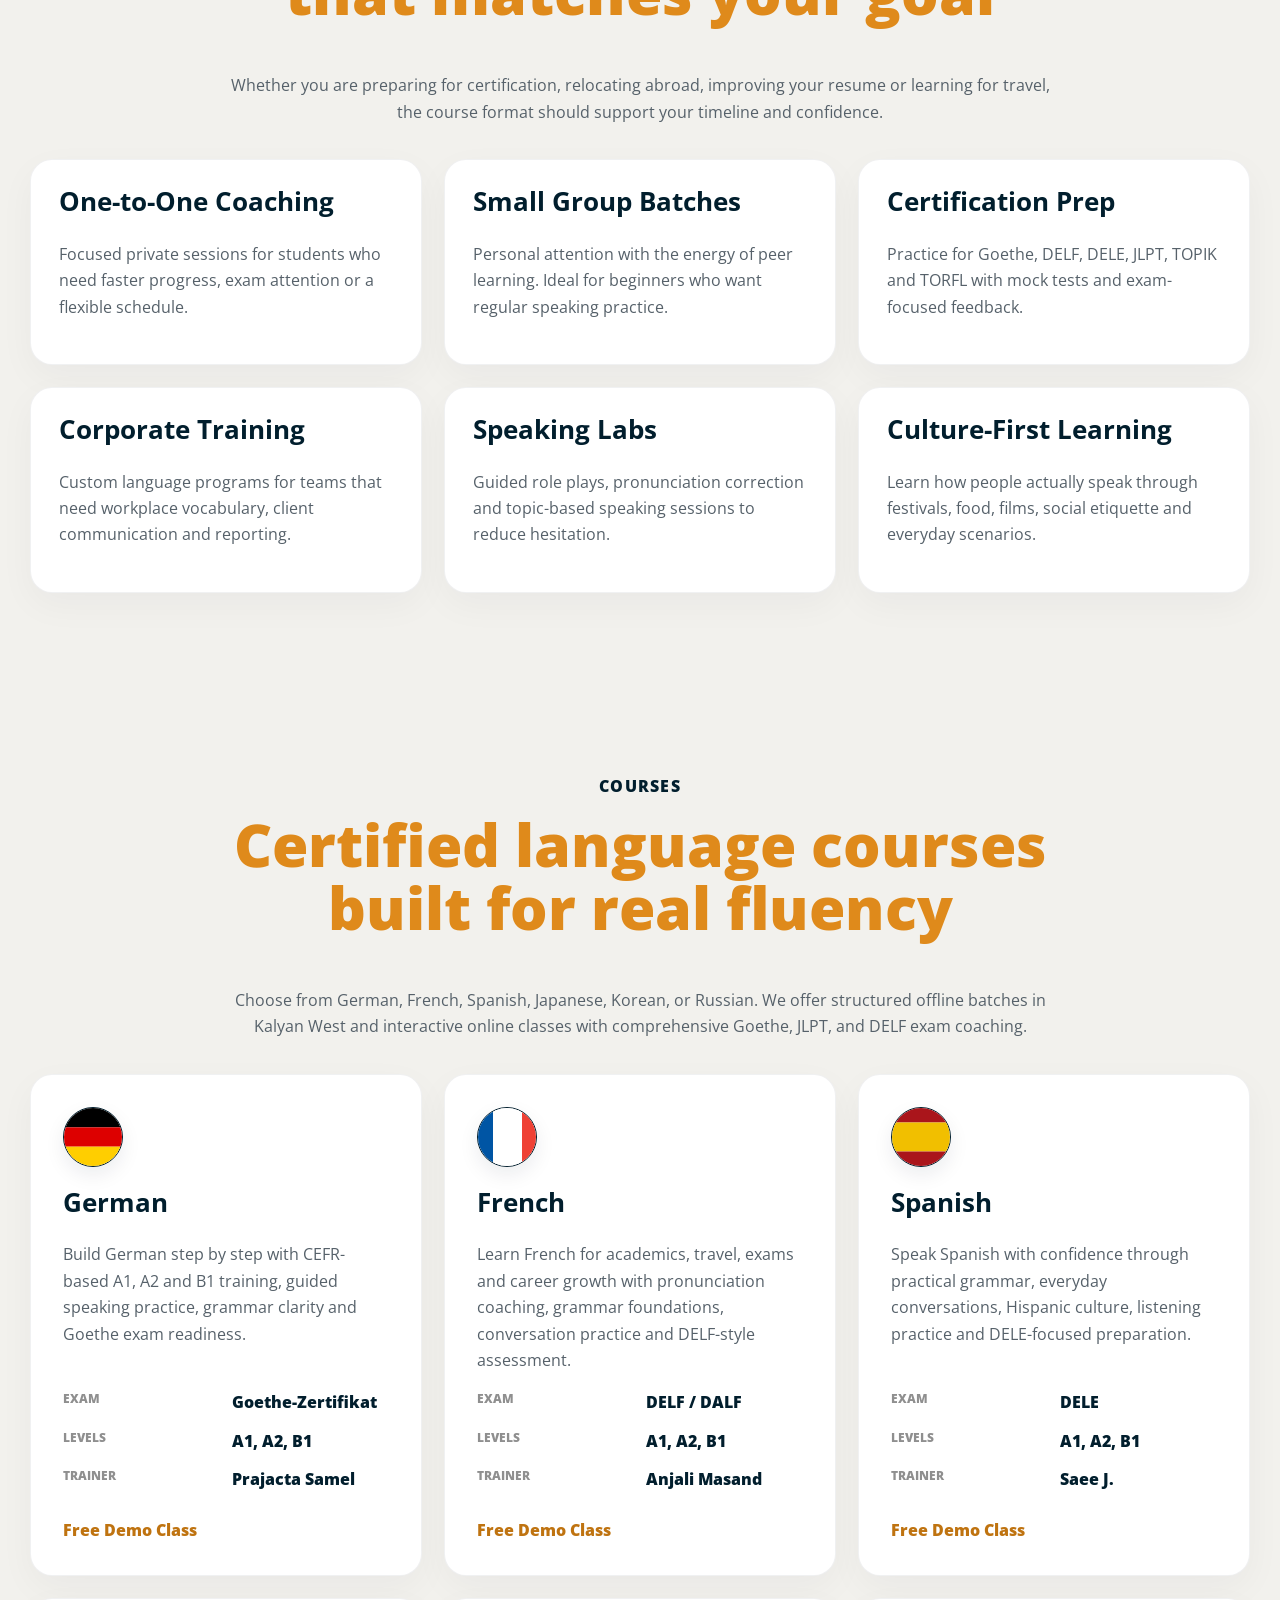
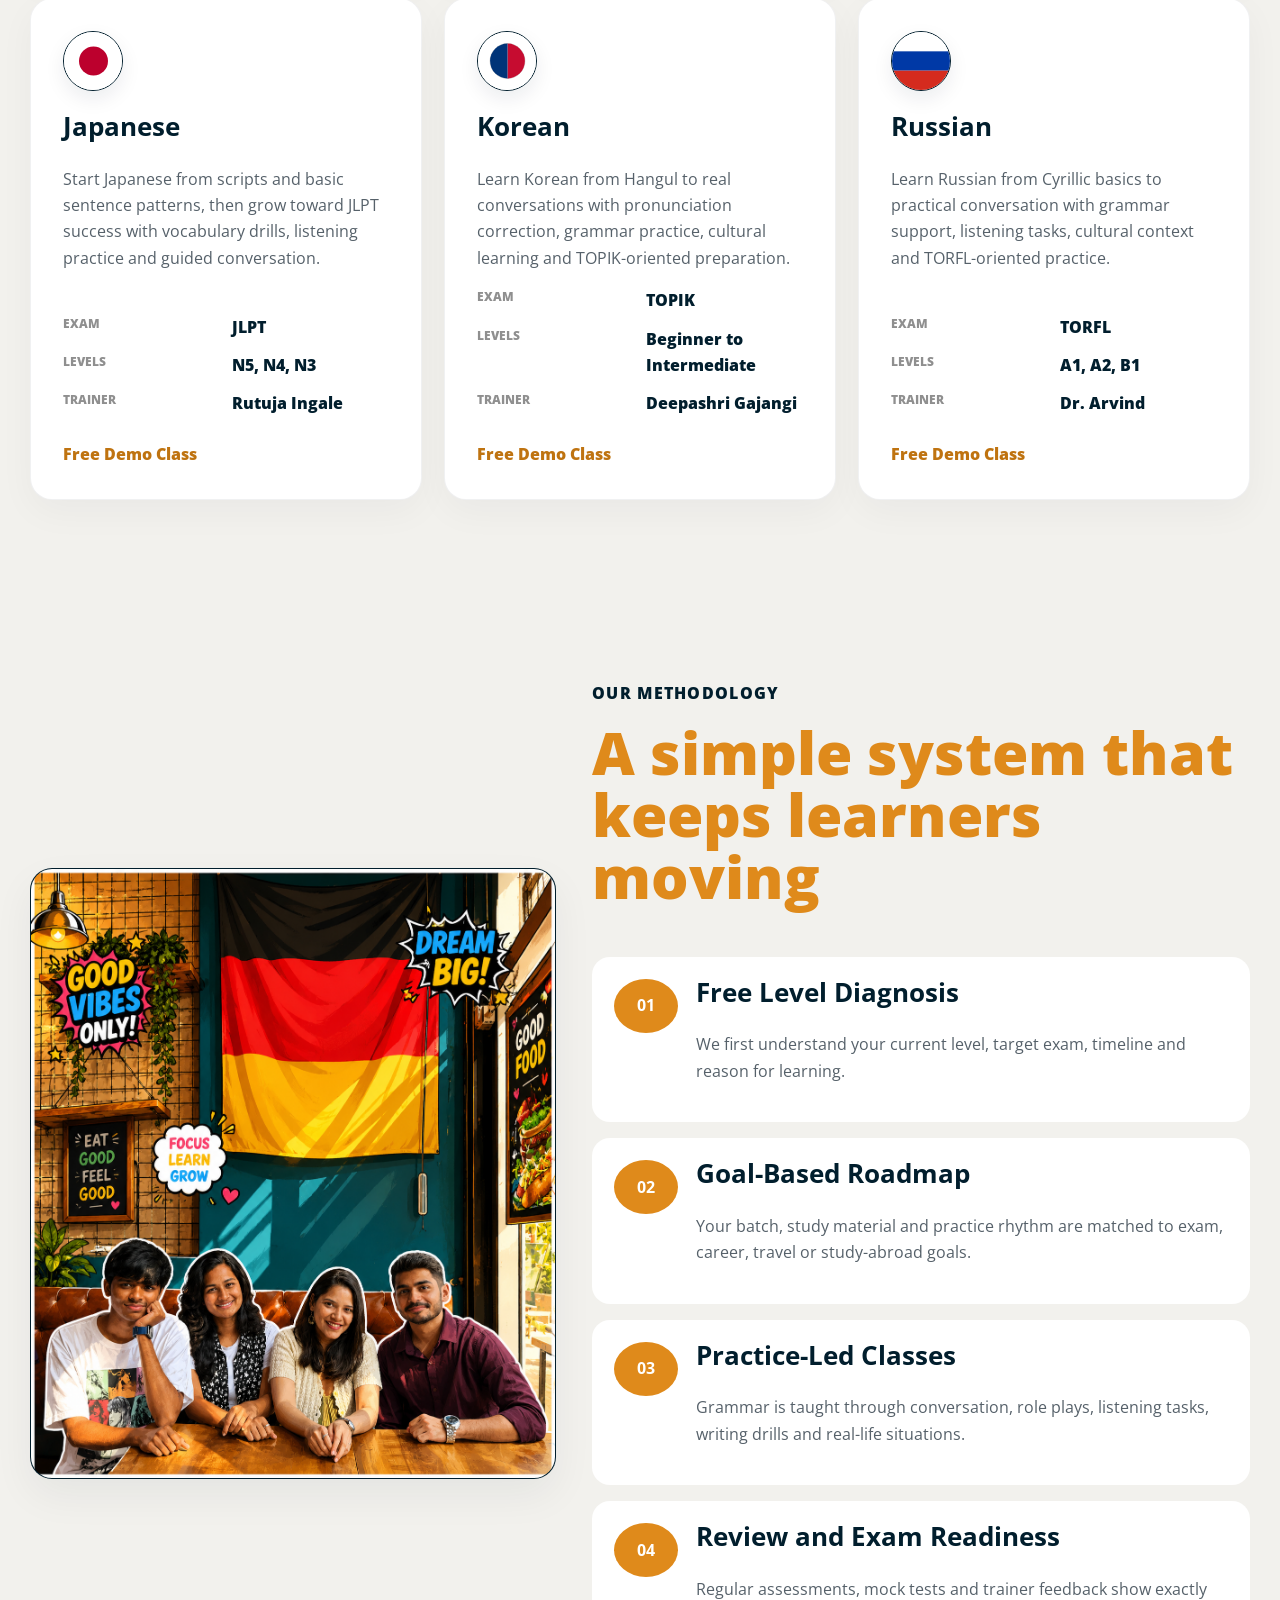
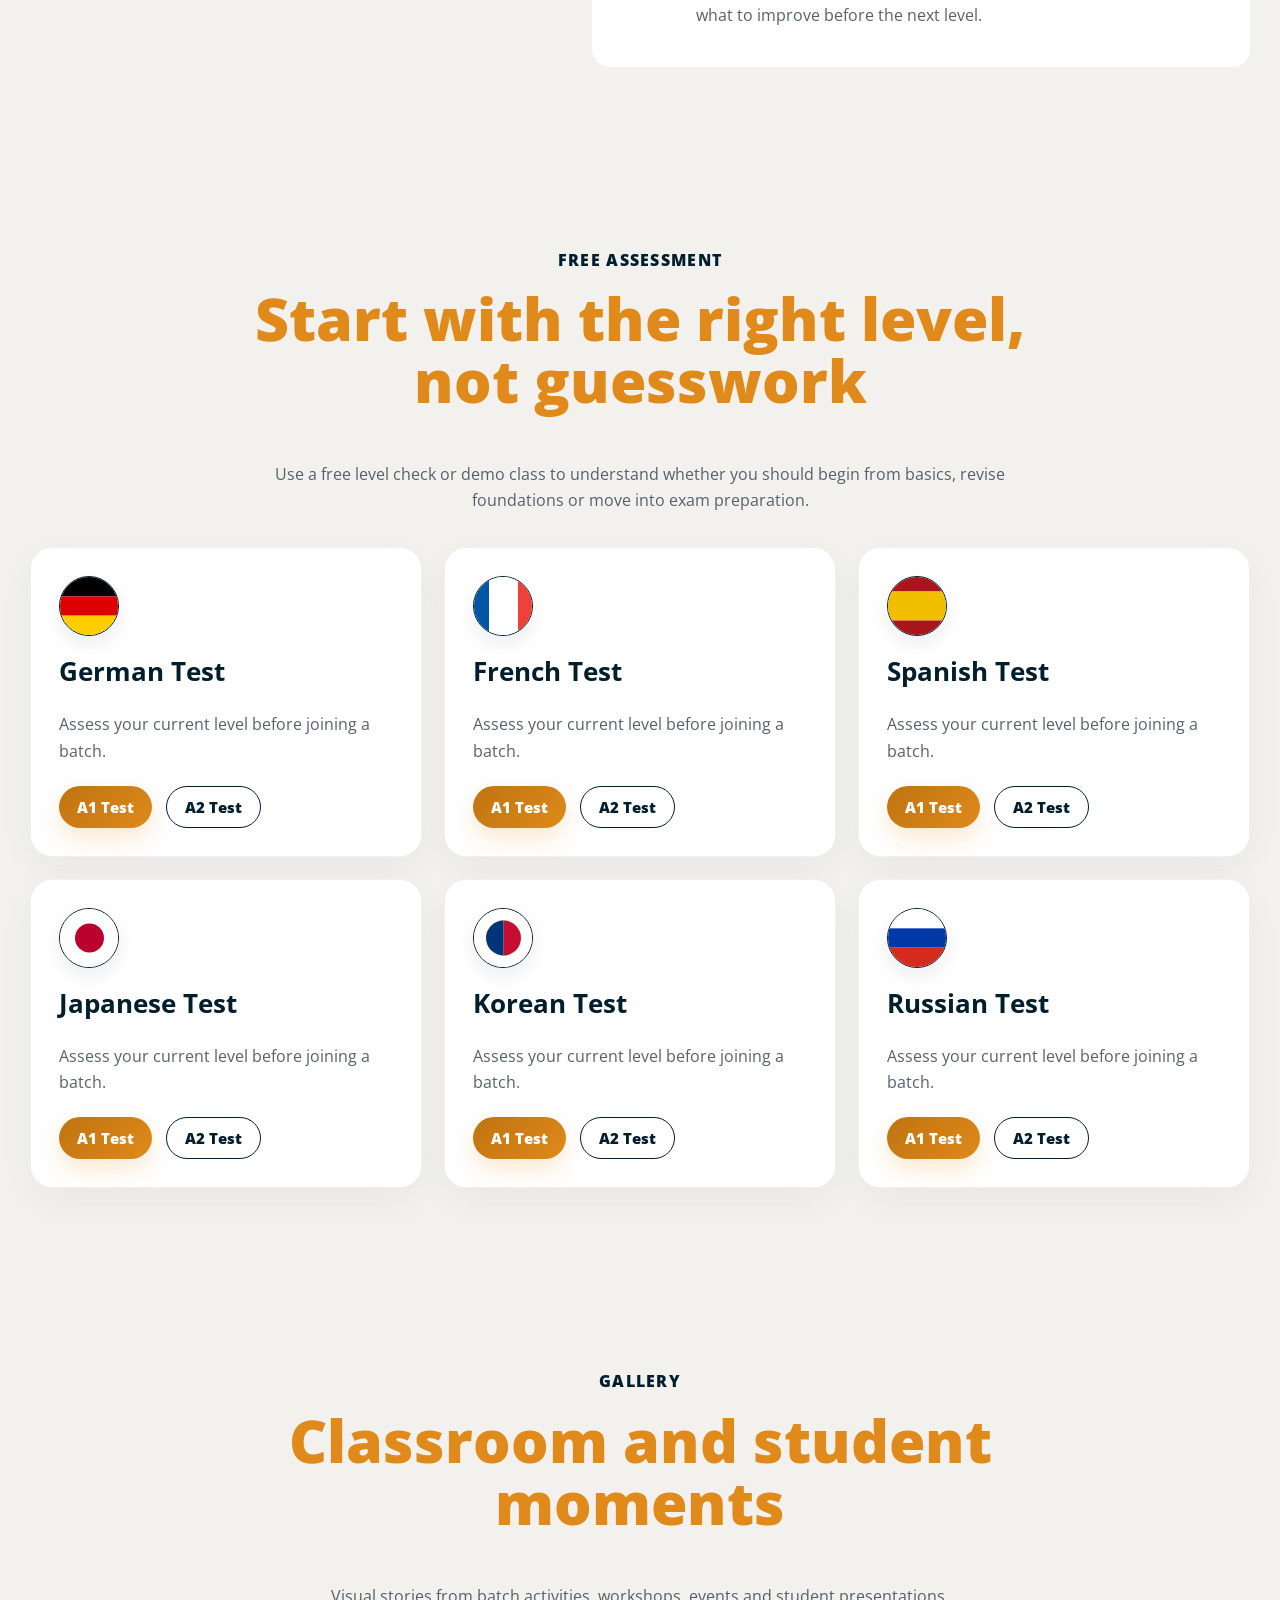
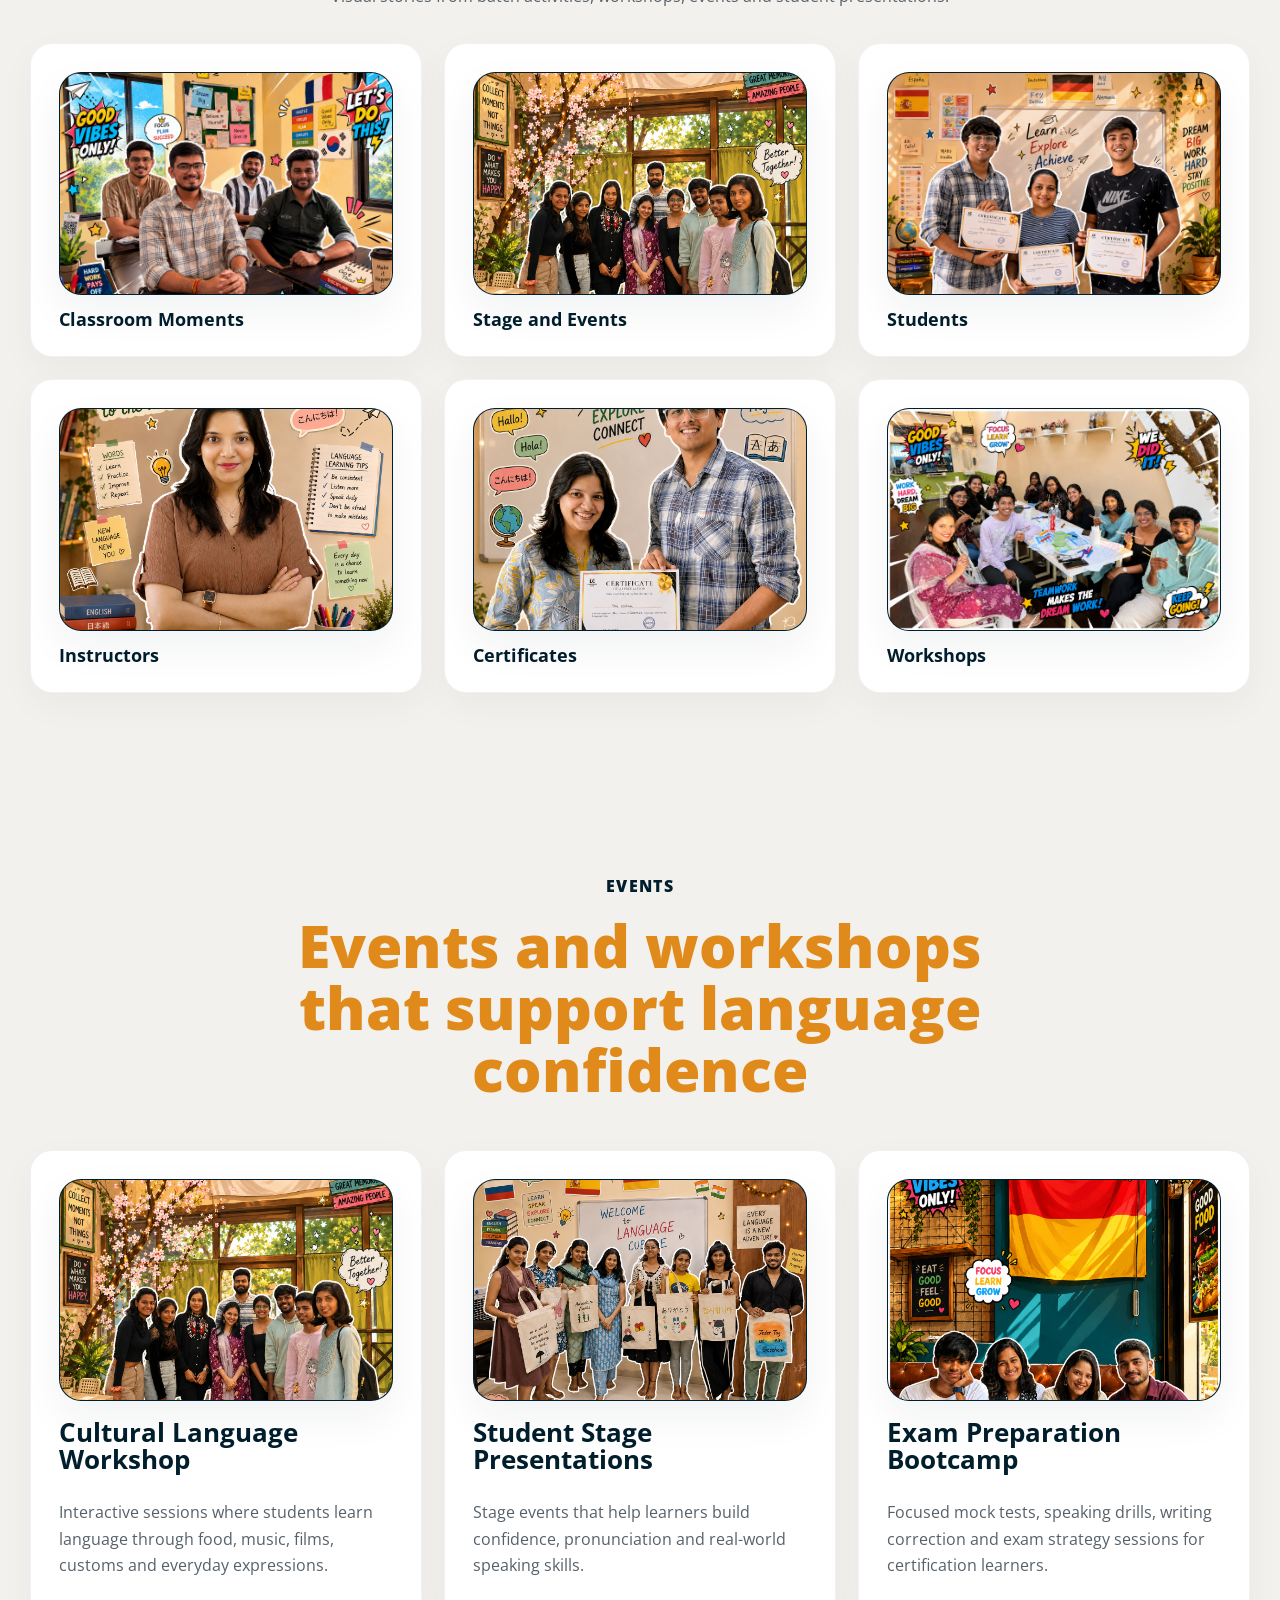
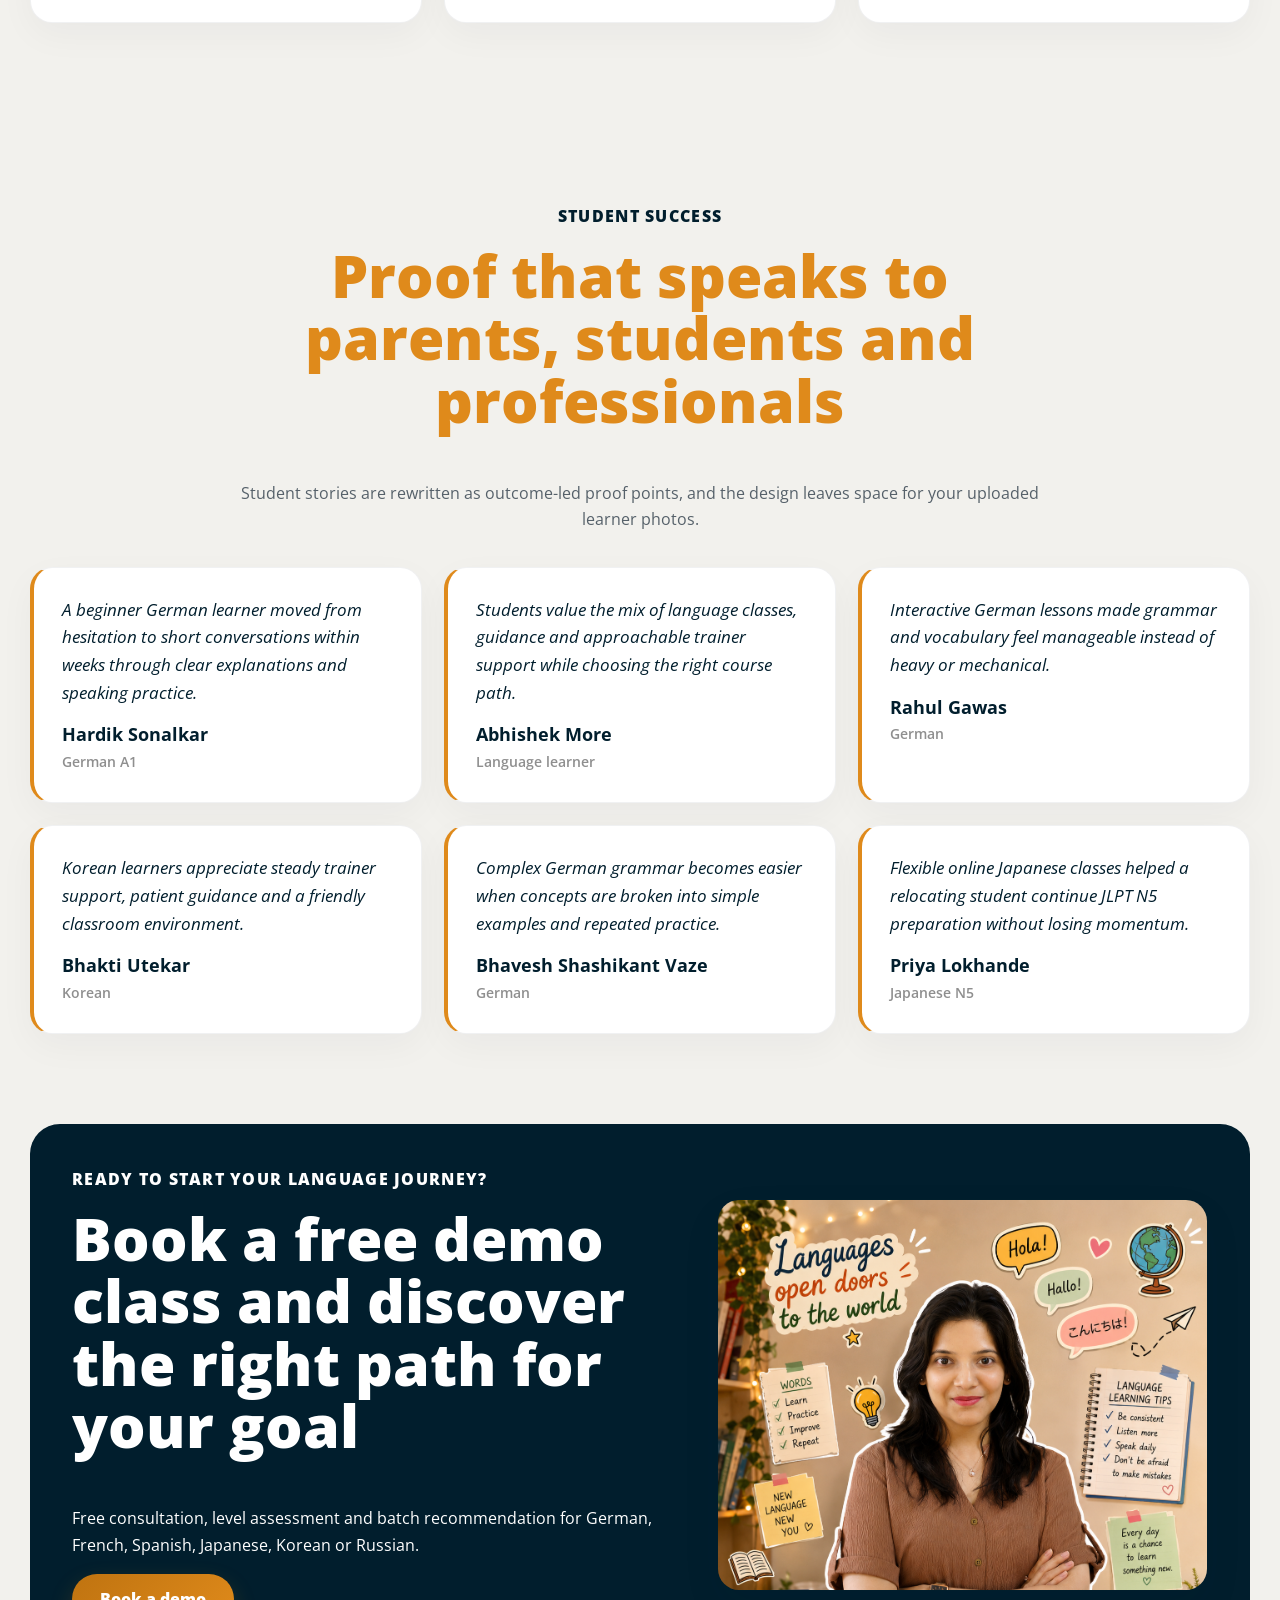
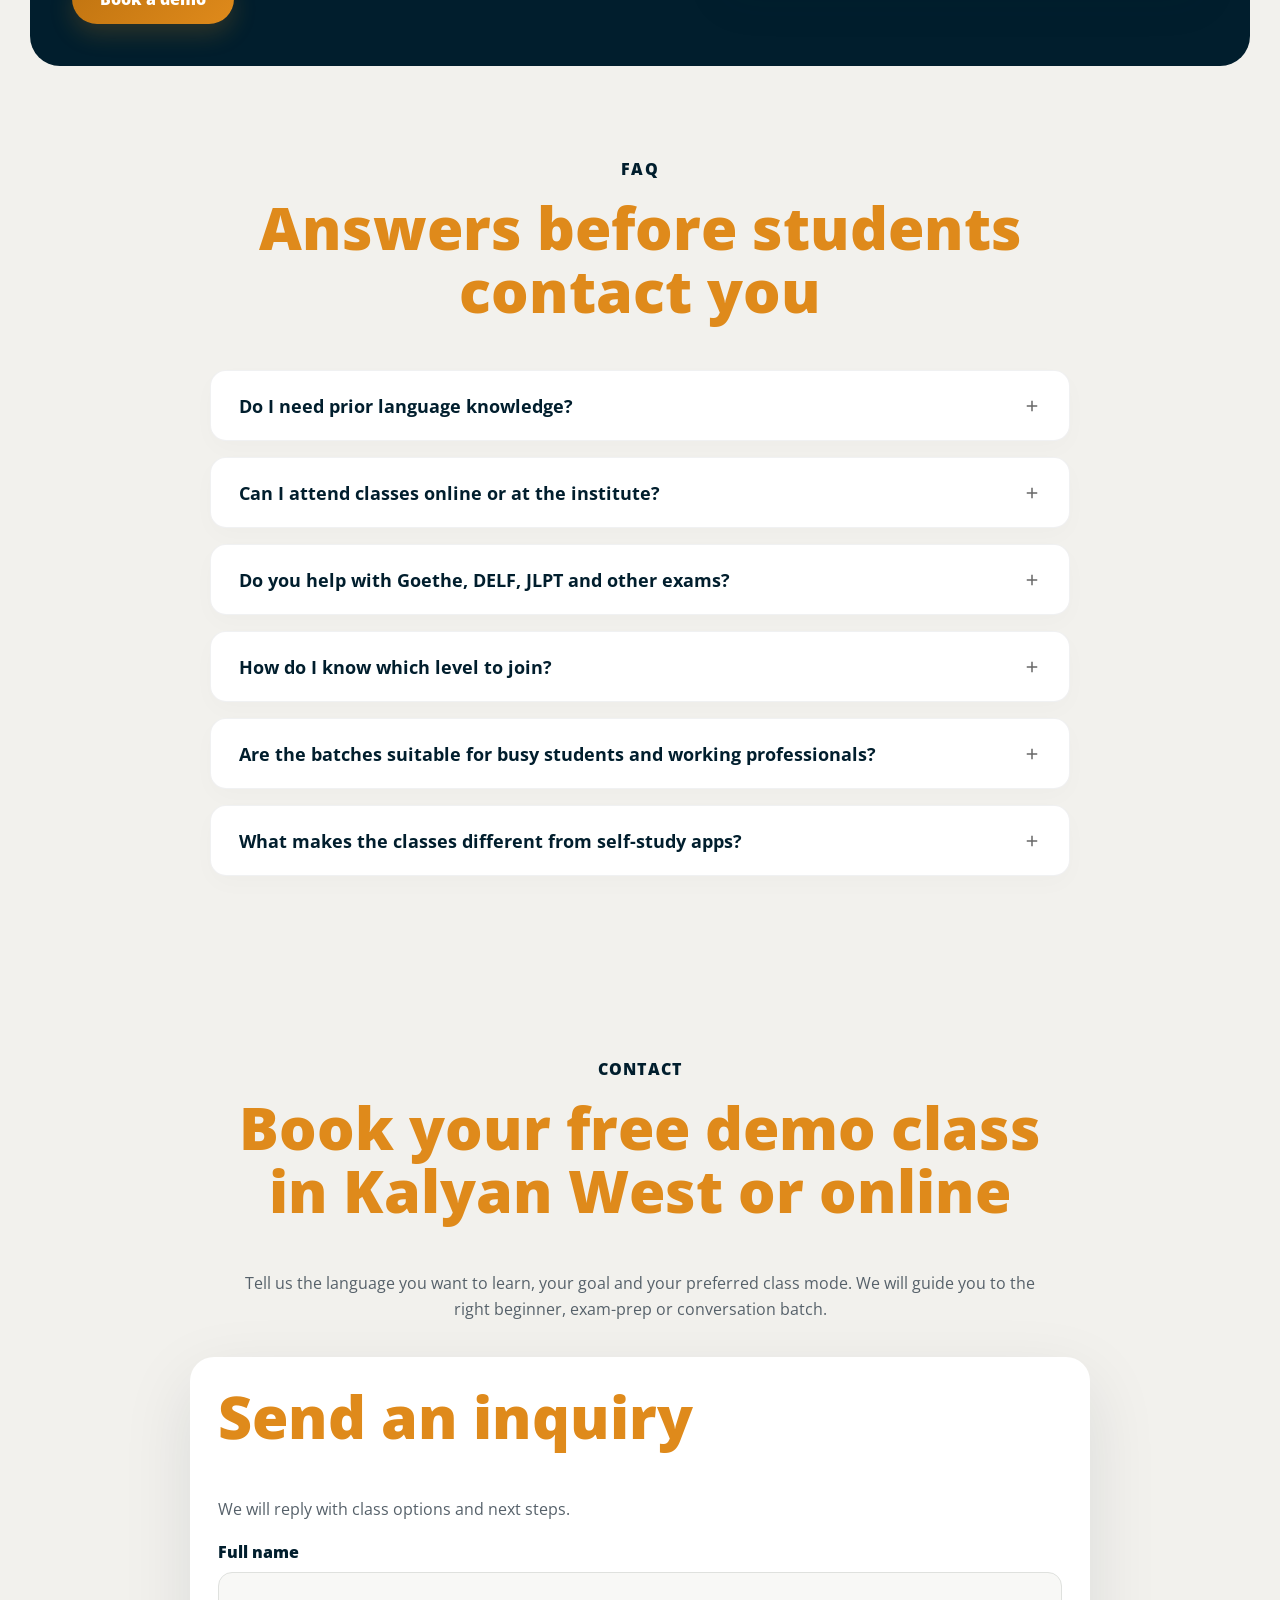
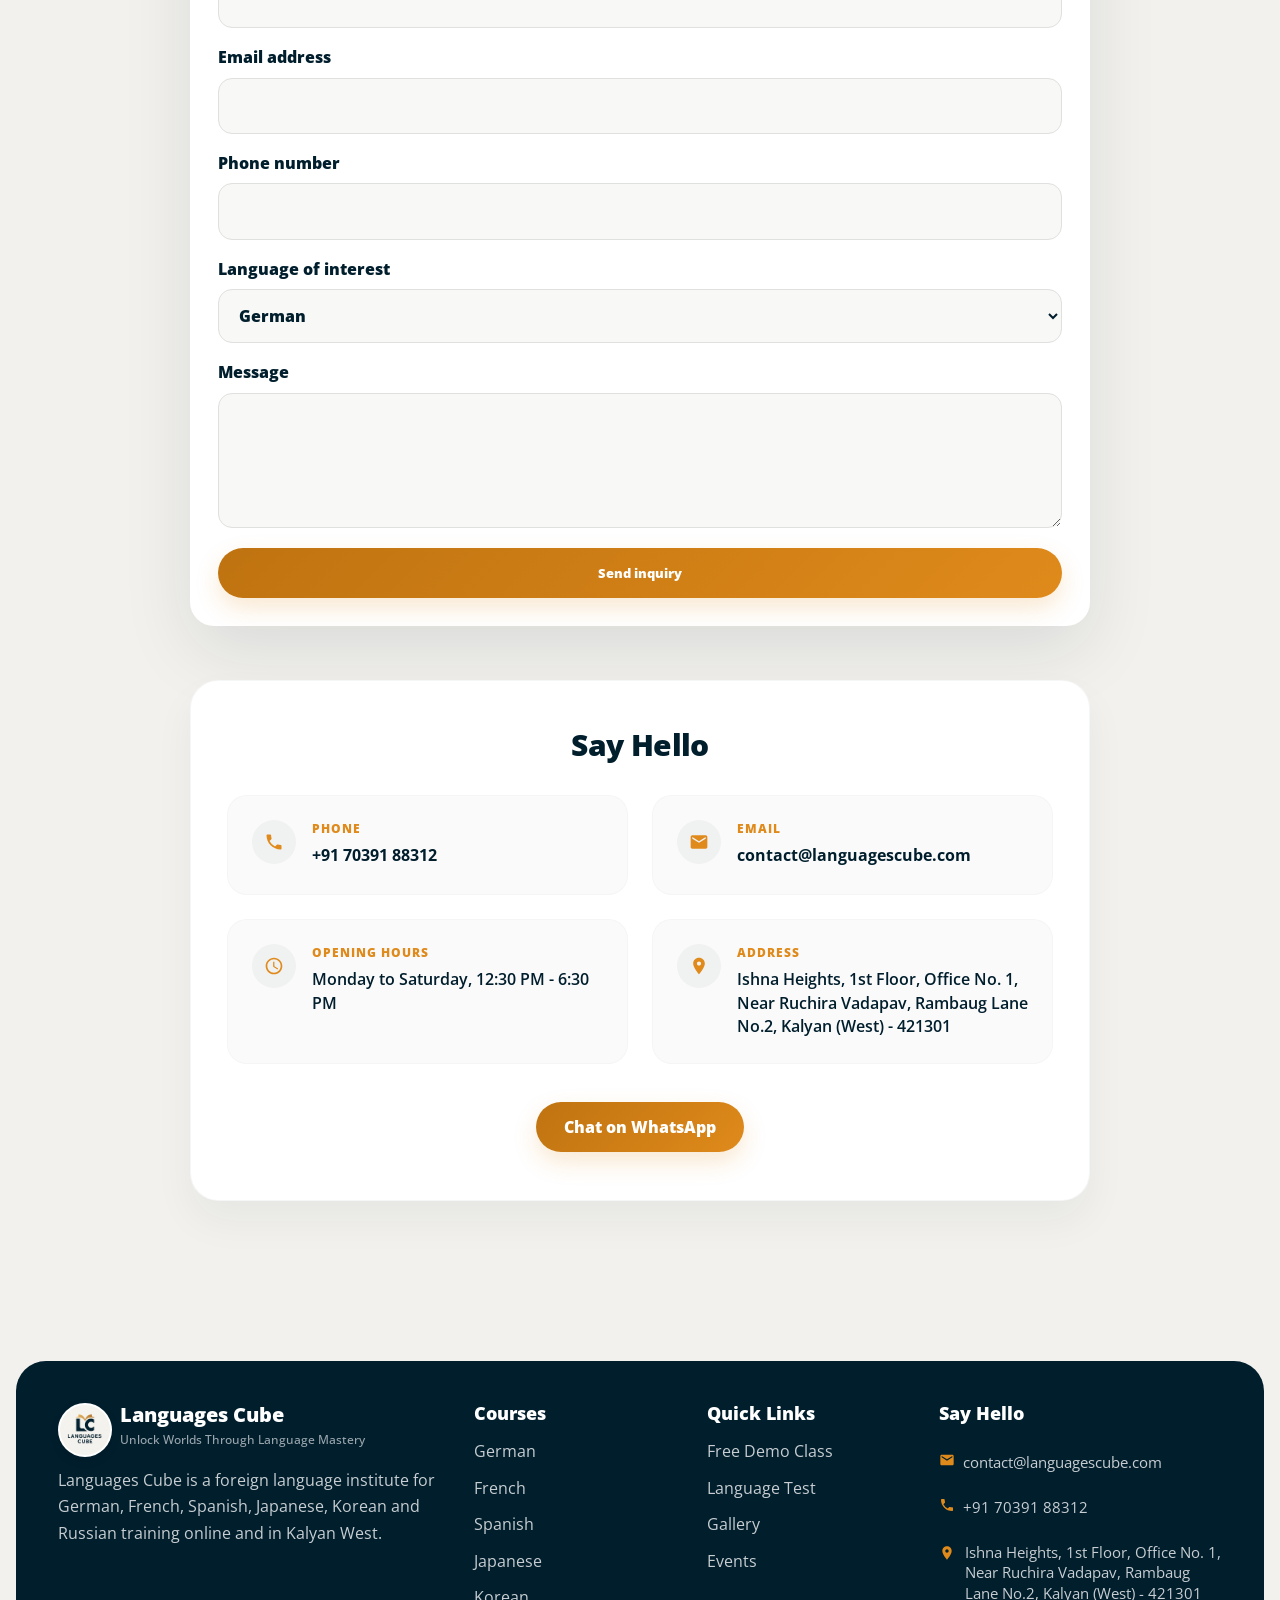
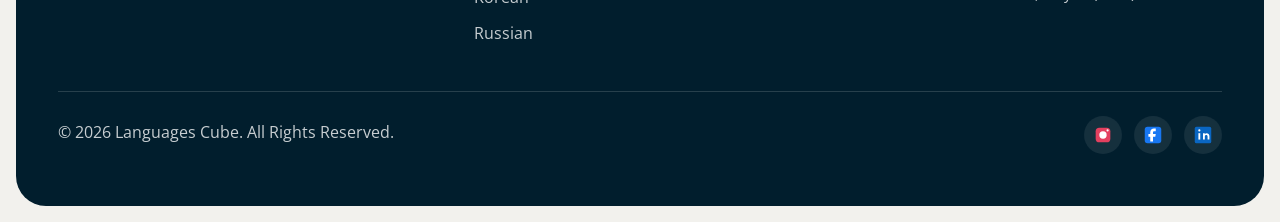
==== commit 5e91f799: "feat: add Meet Our Team section with teacher images, styled founder card, and typography upgrades" ====
--- a/index.html
+++ b/index.html
@@ -77,7 +77,7 @@
         </a>
 
         <button class="menu-toggle" id="menuToggle" aria-label="Toggle navigation">
-          <img src="public/images/icons/menu.svg" alt="Menu" />
+          <img src="assets/images/icons/menu.svg" alt="Menu" />
         </button>
 
         <nav class="nav" id="siteNav" aria-label="Main navigation">
@@ -152,6 +152,100 @@
             <figure class="photo-slot">
               <img src="images/Students.jpeg" alt="Languages Cube students with trainers after a learning session" />
             </figure>
+          </div>
+        </section>
+
+        <section class="section team" id="team">
+          <div class="section-title center">
+            <p class="kicker">Meet our team</p>
+            <h2>The experts guiding your fluency</h2>
+            <p>Learn from certified, experienced instructors passionate about cultural immersion and real conversational fluency.</p>
+          </div>
+
+          <div class="team-layout">
+            <!-- Highlighted Founder Card -->
+            <div class="team-card founder-card">
+              <div class="founder-badge">Founder & Lead Trainer</div>
+              <div class="founder-info">
+                <div class="trainer-avatar">
+                  <img src="images/teachers/Founder-prajacta-samel.png" alt="Prajacta Samel - Founder of Languages Cube & German Trainer" class="trainer-img" />
+                  <div class="flag-badge de-flag">🇩🇪</div>
+                </div>
+                <div class="founder-text">
+                  <h3>Prajacta Samel</h3>
+                  <p class="role">Founder - Languages Cube | German Trainer</p>
+                  <p class="bio">Expert German trainer with 5+ years of experience, specializing in A1-B2 exam preparation and conversational fluency.</p>
+                </div>
+              </div>
+            </div>
+
+            <!-- Grid for other trainers -->
+            <div class="trainers-grid">
+              <!-- Russian Trainer -->
+              <div class="team-card">
+                <div class="trainer-header">
+                  <div class="trainer-avatar">
+                    <img src="images/teachers/arvind.jpg" alt="Dr. Arvind - Russian Trainer" class="trainer-img" />
+                    <div class="flag-badge ru-flag">🇷🇺</div>
+                  </div>
+                  <span class="language-badge">Russian</span>
+                </div>
+                <h3>Dr. Arvind</h3>
+                <p class="bio">Passionate Russian language expert with extensive academic background, dedicated to teaching literature and business Russian.</p>
+              </div>
+
+              <!-- Korean Trainer -->
+              <div class="team-card">
+                <div class="trainer-header">
+                  <div class="trainer-avatar">
+                    <img src="images/teachers/deepashree.jpg" alt="Deepashri Gajangi - Korean Trainer" class="trainer-img" />
+                    <div class="flag-badge kr-flag">🇰🇷</div>
+                  </div>
+                  <span class="language-badge">Korean</span>
+                </div>
+                <h3>Deepashri Gajangi</h3>
+                <p class="bio">Certified Korean trainer focused on K-pop culture integration and TOPIK exam excellence for all proficiency levels.</p>
+              </div>
+
+              <!-- Japanese Trainer -->
+              <div class="team-card">
+                <div class="trainer-header">
+                  <div class="trainer-avatar">
+                    <img src="images/teachers/rutuja.jpg" alt="Rutuja Ingale - Japanese Trainer" class="trainer-img" />
+                    <div class="flag-badge jp-flag">🇯🇵</div>
+                  </div>
+                  <span class="language-badge">Japanese</span>
+                </div>
+                <h3>Rutuja Ingale</h3>
+                <p class="bio">Experienced Japanese instructor specializing in JLPT N5-N3 levels and professional Japanese corporate etiquette.</p>
+              </div>
+
+              <!-- Spanish Trainer -->
+              <div class="team-card">
+                <div class="trainer-header">
+                  <div class="trainer-avatar">
+                    <img src="images/teachers/saee.jpg" alt="Saee J. - Spanish Trainer" class="trainer-img" />
+                    <div class="flag-badge es-flag">🇪🇸</div>
+                  </div>
+                  <span class="language-badge">Spanish</span>
+                </div>
+                <h3>Saee J.</h3>
+                <p class="bio">Creative Spanish trainer who brings Hispanic culture to life through interactive and immersive teaching methods.</p>
+              </div>
+
+              <!-- French Trainer -->
+              <div class="team-card">
+                <div class="trainer-header">
+                  <div class="trainer-avatar">
+                    <img src="images/teachers/chaitra.jpg" alt="Chaitra Dey - French Trainer" class="trainer-img" />
+                    <div class="flag-badge fr-flag">🇫🇷</div>
+                  </div>
+                  <span class="language-badge">French</span>
+                </div>
+                <h3>Chaitra Dey</h3>
+                <p class="bio">Dedicated French educator helping students master DELF exams with a focus on elegant French pronunciation.</p>
+              </div>
+            </div>
           </div>
         </section>
 
@@ -399,13 +493,13 @@
           <p>© 2026 Languages Cube. All Rights Reserved.</p>
           <div class="socials">
             <a href="https://www.instagram.com/languagescube/" target="_blank" rel="noreferrer" aria-label="Instagram">
-              <img src="public/images/icons/instagram.svg" alt="Instagram" />
+              <img src="assets/images/icons/instagram.svg" alt="Instagram" />
             </a>
             <a href="https://www.facebook.com/LanguagesCube" target="_blank" rel="noreferrer" aria-label="Facebook">
-              <img src="public/images/icons/facebook.svg" alt="Facebook" />
+              <img src="assets/images/icons/facebook.svg" alt="Facebook" />
             </a>
             <a href="https://www.linkedin.com/company/languages-cube/" target="_blank" rel="noreferrer" aria-label="LinkedIn">
-              <img src="public/images/icons/linkedin.svg" alt="LinkedIn" />
+              <img src="assets/images/icons/linkedin.svg" alt="LinkedIn" />
             </a>
           </div>
         </div>
--- a/styles.css
+++ b/styles.css
@@ -1,4 +1,5 @@
-@import url('https://fonts.googleapis.com/css2?family=Fustat:wght@300;400;500;600;700;800&family=Outfit:wght@300;400;500;600;700;800;900&display=swap');
+
+@import url('https://fonts.googleapis.com/css2?family=Open+Sans:ital,wght@0,300..800;1,300..800&display=swap');
 
 :root {
   --primary: #011e2d;
@@ -23,7 +24,7 @@
 
 body {
   margin: 0;
-  font-family: "Fustat", Arial, sans-serif;
+  font-family: 'Open Sans', sans-serif;
   background: var(--secondary);
   color: var(--text);
   line-height: 1.65;
@@ -49,7 +50,7 @@
 h1,
 h2,
 h3 {
-  font-family: "Outfit", sans-serif;
+  font-family: 'Open Sans', sans-serif;
   color: var(--primary);
   line-height: 1.06;
 }
@@ -62,6 +63,7 @@
 h2 {
   font-size: clamp(2rem, 4.6vw, 4.2rem);
   font-weight: 800;
+  color: #df8a1b;
 }
 
 h3 {
@@ -215,7 +217,7 @@
   min-height: 50px;
   padding: 15px 28px;
   color: var(--white);
-  font-family: "Outfit", sans-serif;
+  font-family: 'Open Sans', sans-serif;
   font-weight: 800;
   line-height: 1;
   background: linear-gradient(135deg, var(--accent-dark), var(--accent));
@@ -243,8 +245,16 @@
 
 .btn-secondary {
   color: var(--primary);
-  background: var(--white);
+  background: transparent;
+  border: 1.5px solid var(--primary);
   box-shadow: none;
+  transition: all 0.3s cubic-bezier(0.16, 1, 0.3, 1);
+}
+
+.btn-secondary:hover {
+  background: var(--primary);
+  color: var(--white);
+  box-shadow: 0 10px 24px rgba(1, 30, 45, 0.15);
 }
 
 .section {
@@ -309,13 +319,15 @@
 .trust-strip > div {
   padding: 22px;
   background: var(--white);
+  text-align: center;
 }
 
 .trust-strip strong {
   display: block;
-  color: var(--primary);
-  font-size: 2rem;
+  color: #df8a1b;
+  font-size: xxx-large;
   line-height: 1;
+  margin-bottom: 6px;
 }
 
 .photo-slot {
@@ -400,7 +412,7 @@
 }
 
 .photo-slot span {
-  font-family: "Outfit", sans-serif;
+  font-family: 'Open Sans', sans-serif;
   font-weight: 800;
   font-size: 1.05rem;
 }
@@ -423,7 +435,7 @@
 
 .kicker {
   margin-bottom: 14px;
-  color: var(--accent-dark);
+  color: var(--primary);
   font-weight: 800;
   text-transform: uppercase;
   letter-spacing: 0.08em;
@@ -511,7 +523,7 @@
   border-radius: 50%;
   overflow: hidden;
   box-shadow: 0 8px 20px rgba(1, 30, 45, 0.08);
-  border: 2px solid var(--secondary);
+  border: 1px solid #011e2d;
 }
 
 .flag img {
@@ -727,7 +739,7 @@
   padding: 22px 28px;
   background: none;
   border: none;
-  font-family: "Outfit", sans-serif;
+  font-family: 'Open Sans', sans-serif;
   font-size: 1.15rem;
   font-weight: 700;
   color: var(--primary);
@@ -791,6 +803,196 @@
   gap: 24px;
   margin-bottom: 38px;
   text-align: left;
+}
+
+/* Team Section Styles */
+.team-layout {
+  display: flex;
+  flex-direction: column;
+  gap: 34px;
+  margin-top: 48px;
+}
+
+/* Base Team Card */
+.team-card {
+  background: var(--white);
+  border-radius: var(--radius);
+  padding: 32px;
+  border: 1px solid rgba(1, 30, 45, 0.05);
+  box-shadow: 0 10px 30px rgba(1, 30, 45, 0.02);
+  transition: all 0.4s cubic-bezier(0.16, 1, 0.3, 1);
+  position: relative;
+  overflow: hidden;
+}
+
+.team-card:hover {
+  transform: translateY(-5px);
+  box-shadow: var(--shadow);
+  border-color: rgba(223, 138, 27, 0.15);
+}
+
+/* Founder Featured Card Styles */
+.founder-card {
+  background: linear-gradient(135deg, #011e2d 0%, #032b40 100%);
+  color: var(--white);
+  border: 2px solid var(--accent);
+  box-shadow: 0 20px 50px rgba(1, 30, 45, 0.15);
+  padding: 42px;
+}
+
+.founder-card:hover {
+  transform: translateY(-6px);
+  box-shadow: 0 30px 60px rgba(1, 30, 45, 0.25);
+  border-color: #ffaa3b;
+}
+
+.founder-badge {
+  position: absolute;
+  top: 24px;
+  right: 24px;
+  background: linear-gradient(135deg, var(--accent-dark), var(--accent));
+  color: var(--white);
+  padding: 6px 14px;
+  border-radius: 99px;
+  font-size: 0.82rem;
+  font-weight: 800;
+  text-transform: uppercase;
+  letter-spacing: 0.05em;
+  box-shadow: 0 8px 20px rgba(223, 138, 27, 0.3);
+}
+
+.founder-info {
+  display: flex;
+  gap: 32px;
+  align-items: center;
+}
+
+.founder-card h3 {
+  color: var(--accent) !important;
+  font-size: 1.85rem;
+  margin-bottom: 6px;
+}
+
+.founder-card .role {
+  color: rgba(255, 255, 255, 0.85);
+  font-weight: 700;
+  font-size: 1.05rem;
+  margin-bottom: 14px;
+}
+
+.founder-card .bio {
+  color: #ffffff;
+  font-size: 1.02rem;
+  line-height: 1.6;
+  max-width: 780px;
+  margin: 0;
+}
+
+/* Trainer Avatars & Flags */
+.trainer-avatar {
+  position: relative;
+  width: 72px;
+  height: 72px;
+  flex-shrink: 0;
+}
+
+.trainer-img {
+  width: 100%;
+  height: 100%;
+  border-radius: 50%;
+  object-fit: cover;
+  border: 2px solid var(--line);
+  box-shadow: 0 4px 10px rgba(0, 0, 0, 0.05);
+}
+
+.founder-card .trainer-img {
+  border-color: var(--accent);
+  box-shadow: 0 8px 24px rgba(223, 138, 27, 0.25);
+}
+
+.founder-card .trainer-avatar {
+  width: 120px;
+  height: 120px;
+}
+
+.flag-badge {
+  position: absolute;
+  bottom: -2px;
+  right: -2px;
+  background: var(--white);
+  border-radius: 50%;
+  width: 28px;
+  height: 28px;
+  display: grid;
+  place-items: center;
+  font-size: 1.1rem;
+  box-shadow: 0 4px 10px rgba(0, 0, 0, 0.15);
+  border: 1px solid rgba(0,0,0,0.05);
+}
+
+/* Trainers Grid */
+.trainers-grid {
+  display: grid;
+  grid-template-columns: repeat(3, 1fr);
+  gap: 22px;
+}
+
+.trainer-header {
+  display: flex;
+  justify-content: space-between;
+  align-items: flex-start;
+  margin-bottom: 20px;
+}
+
+.language-badge {
+  background: var(--secondary);
+  color: var(--primary);
+  padding: 4px 12px;
+  border-radius: 99px;
+  font-size: 0.8rem;
+  font-weight: 700;
+  text-transform: uppercase;
+  letter-spacing: 0.03em;
+}
+
+.team-card h3 {
+  font-size: 1.25rem;
+  margin-bottom: 12px;
+}
+
+.team-card .bio {
+  color: var(--text);
+  font-size: 0.94rem;
+  line-height: 1.55;
+  margin: 0;
+}
+
+/* Responsive Rules */
+@media (max-width: 1024px) {
+  .trainers-grid {
+    grid-template-columns: repeat(2, 1fr);
+  }
+}
+
+@media (max-width: 768px) {
+  .founder-info {
+    flex-direction: column;
+    text-align: center;
+    gap: 20px;
+  }
+  .founder-card {
+    padding: 32px 24px;
+  }
+  .founder-badge {
+    position: relative;
+    top: 0;
+    right: 0;
+    margin: 0 auto 16px;
+    display: inline-block;
+  }
+  .trainers-grid {
+    grid-template-columns: 1fr;
+  }
 }
 
 @media (max-width: 768px) {
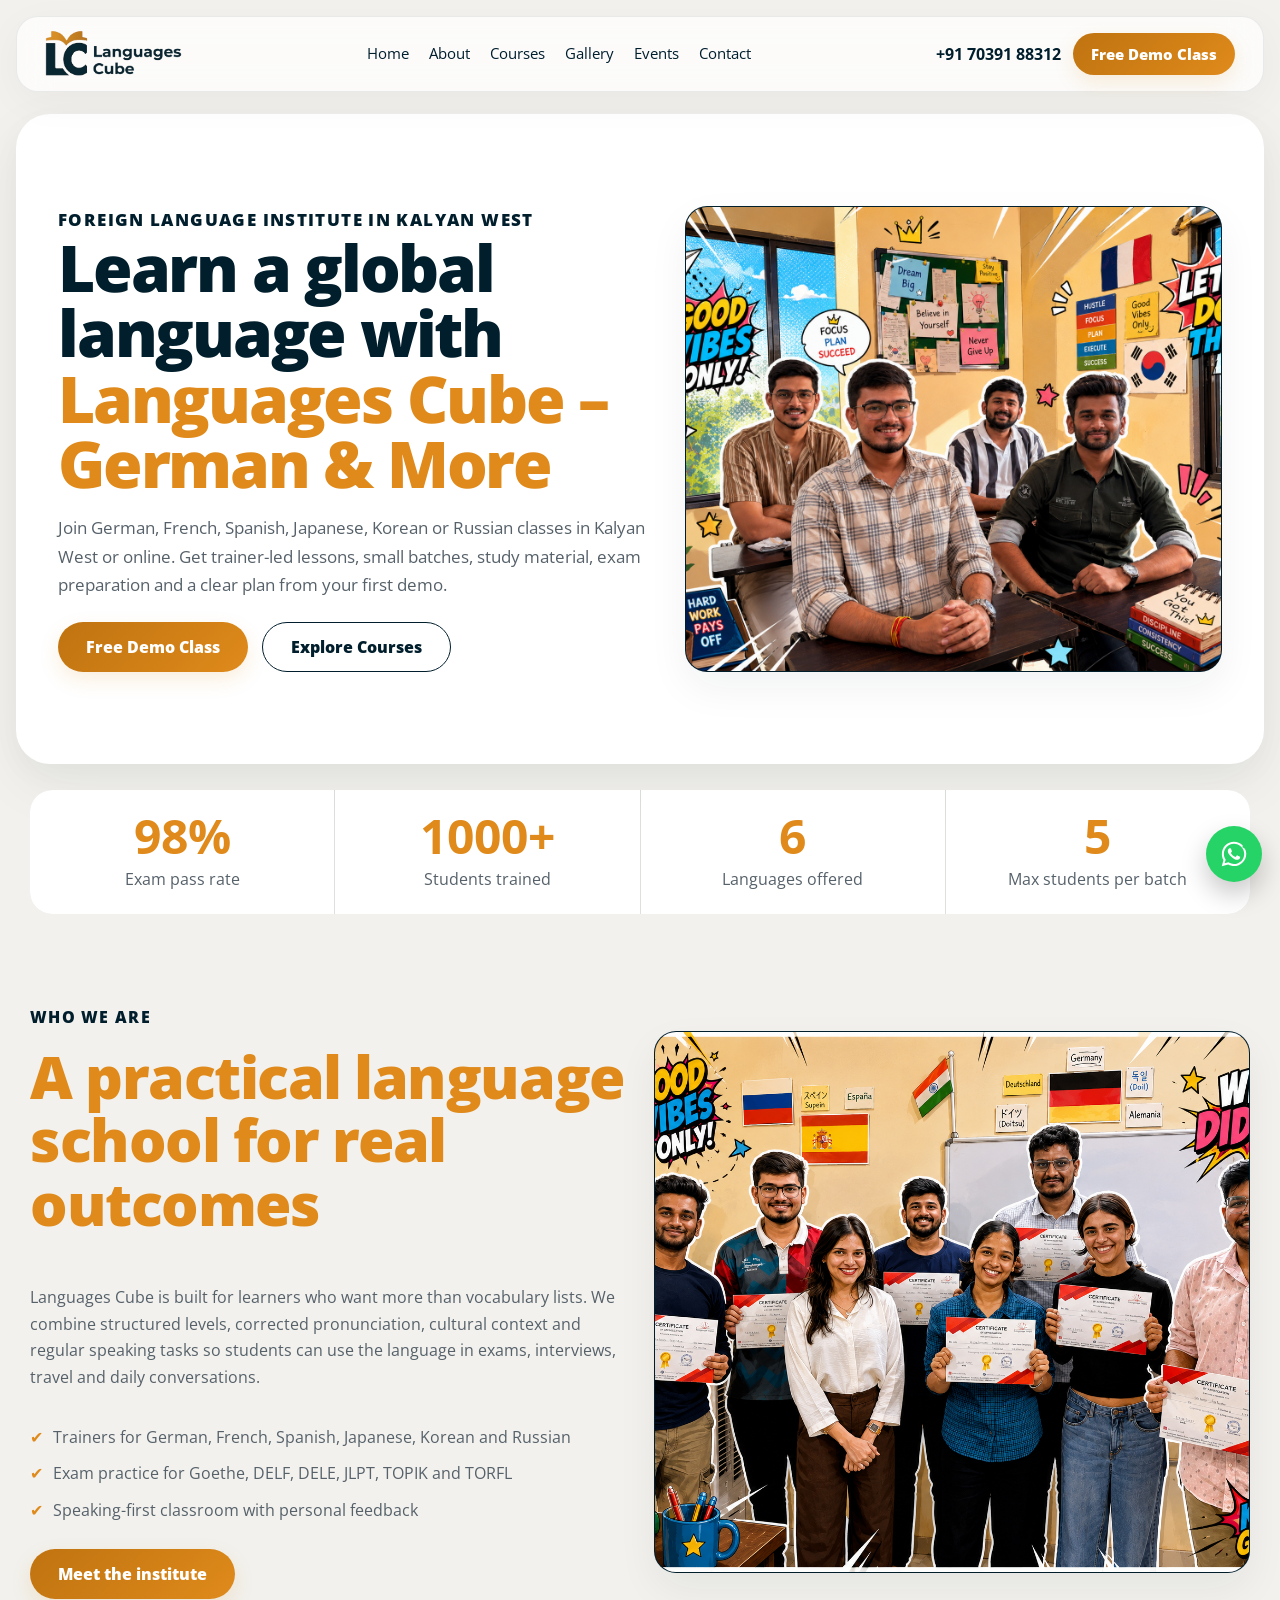
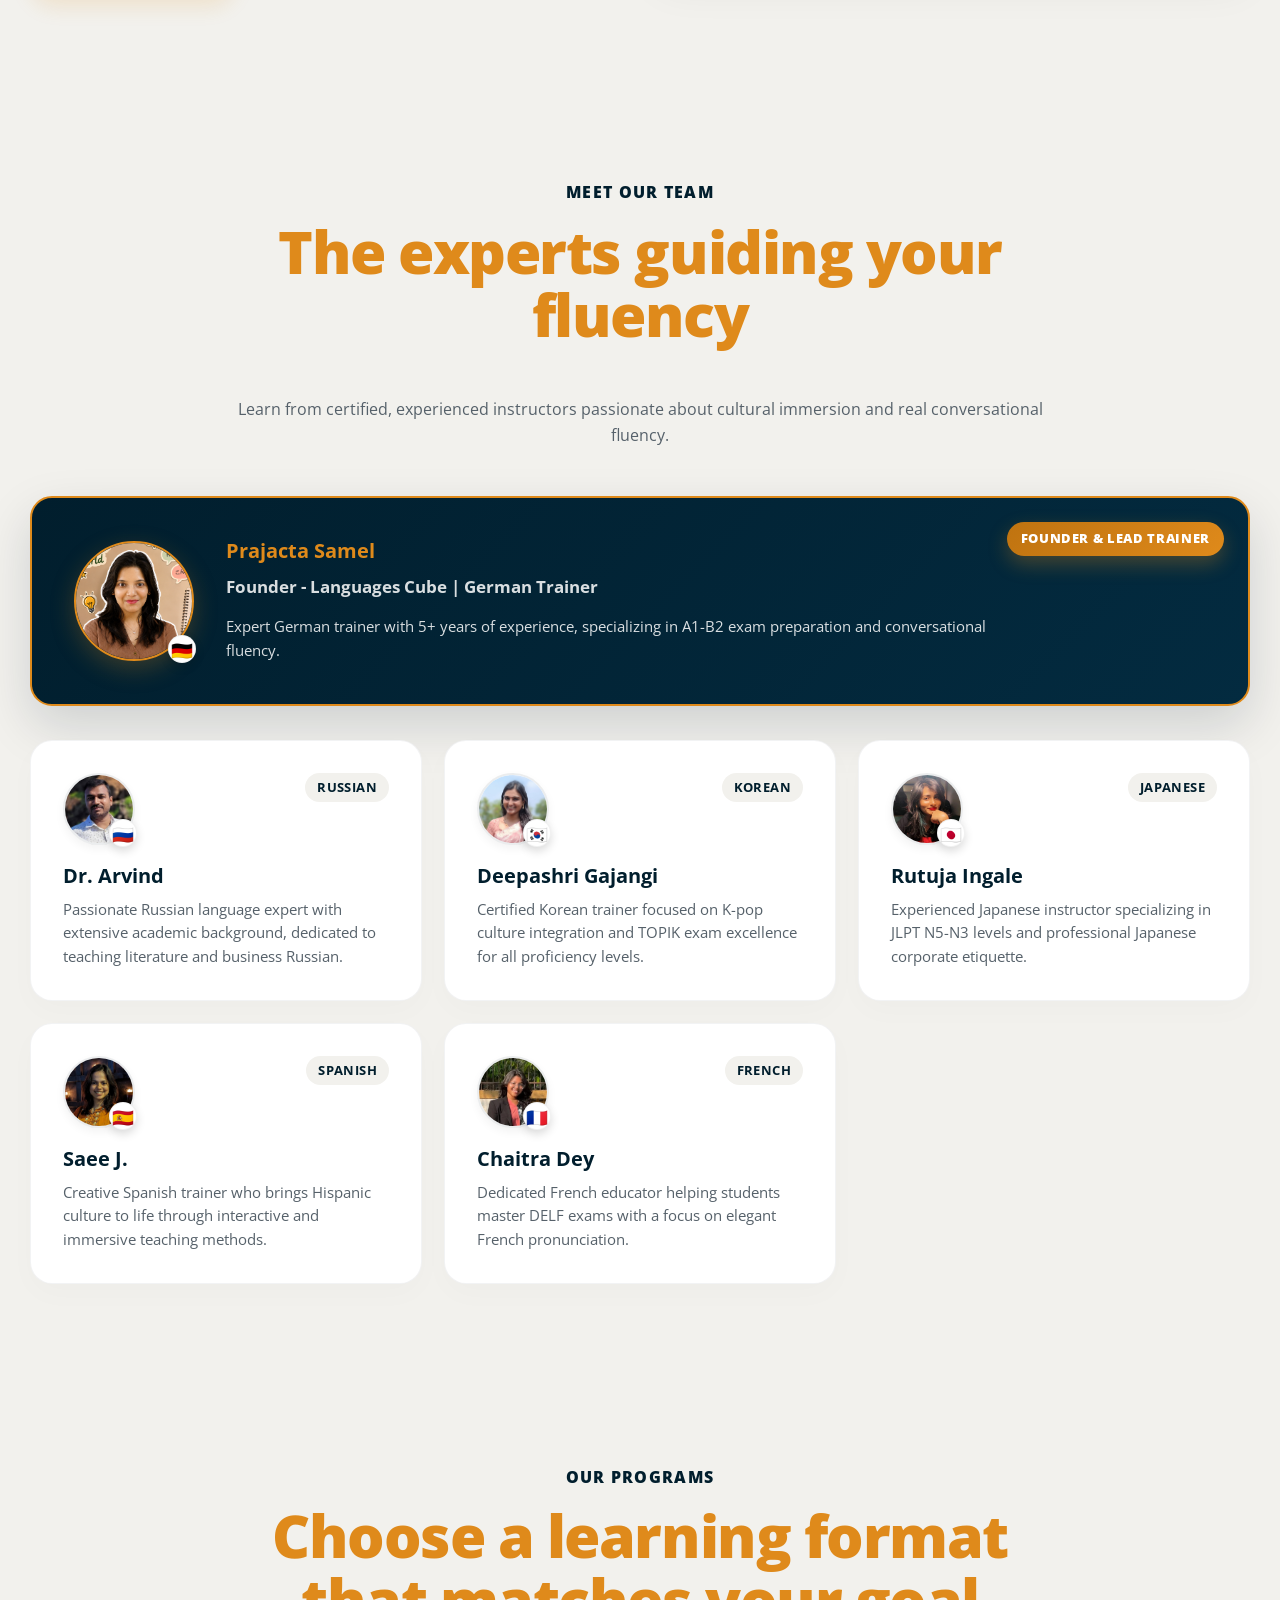
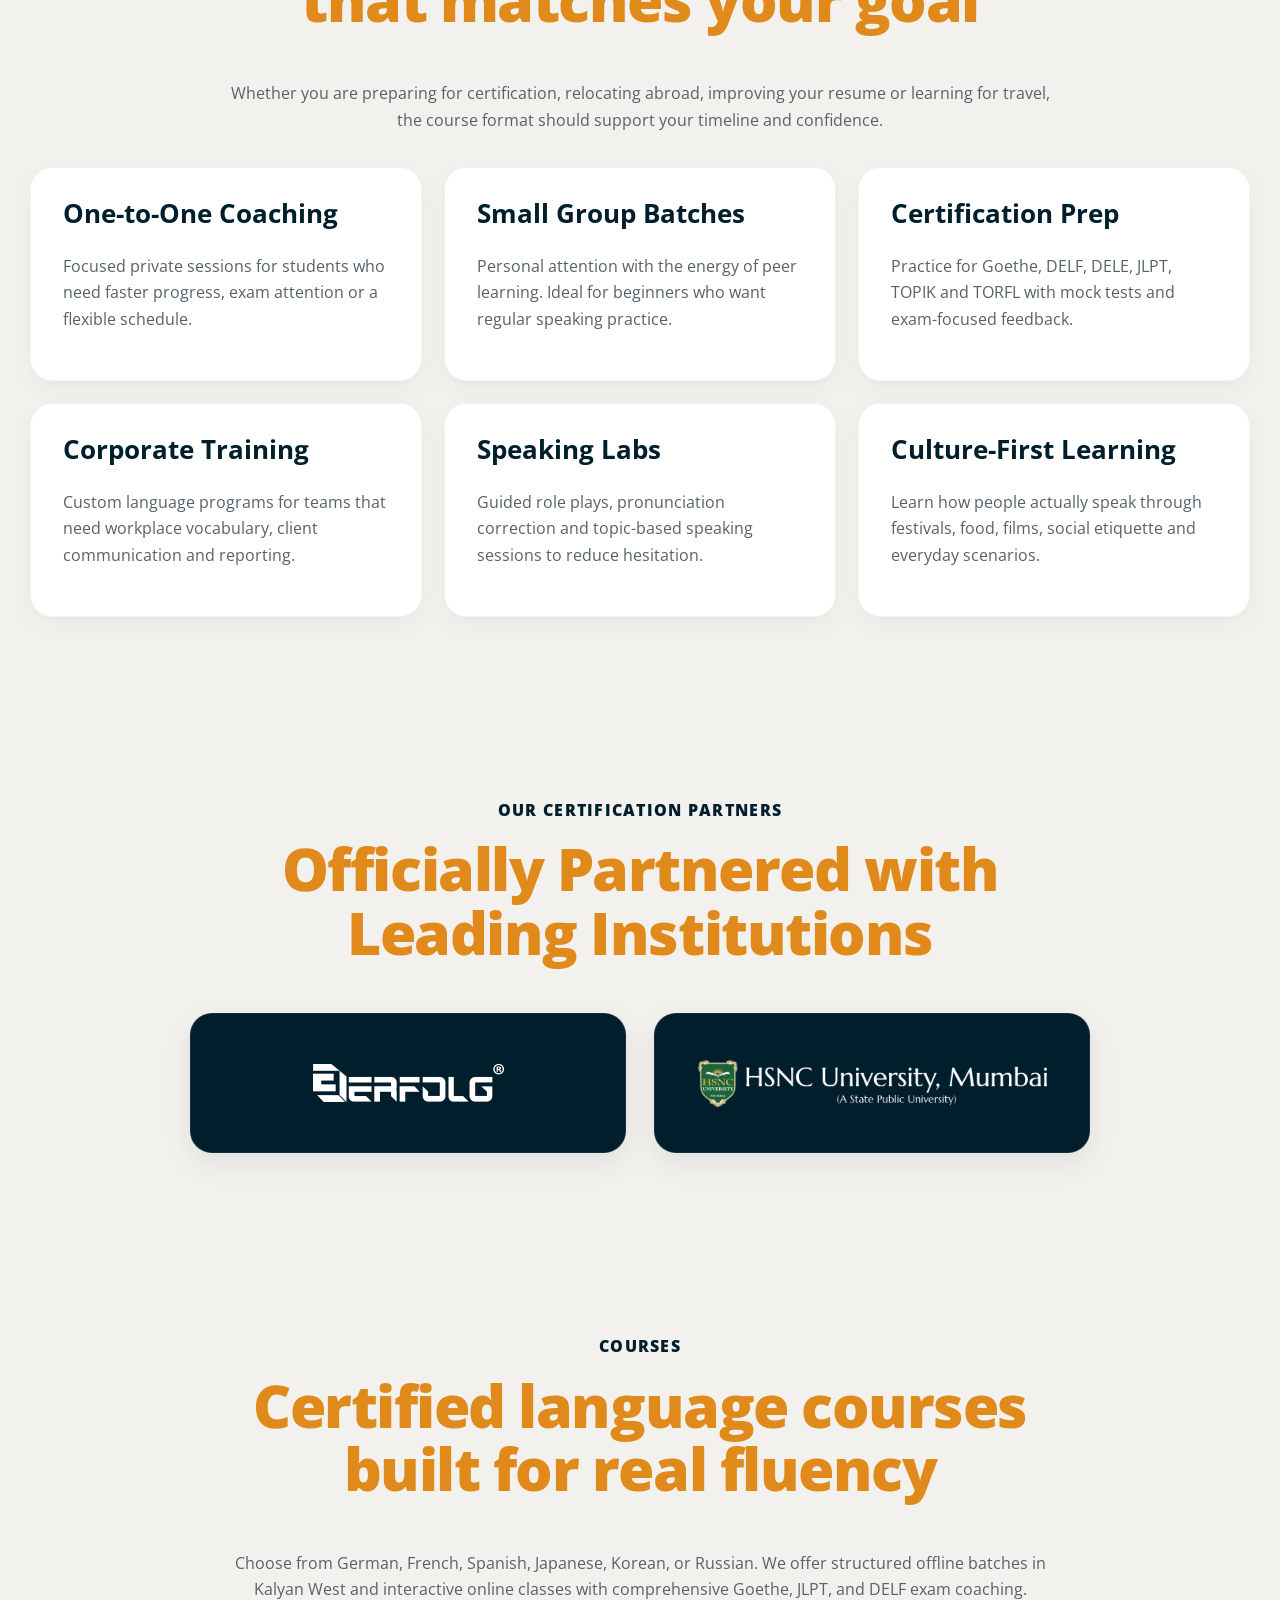
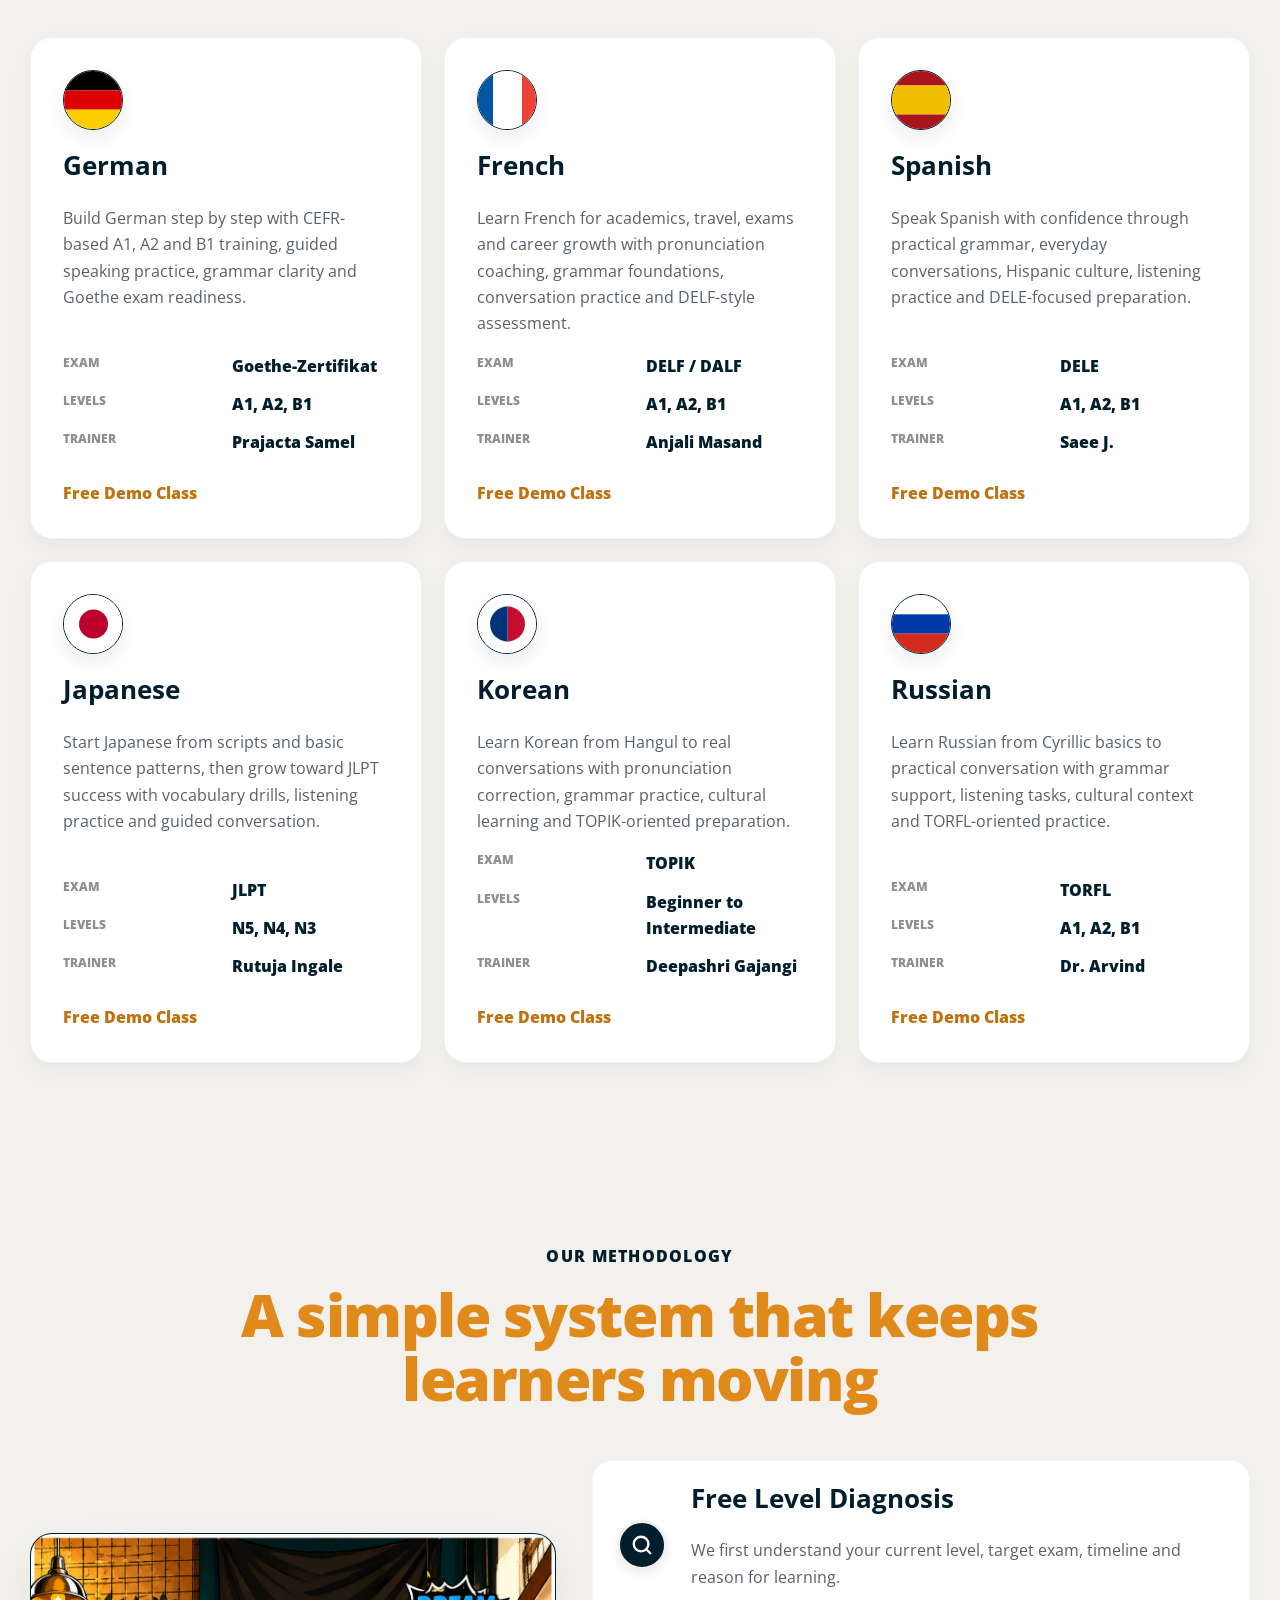
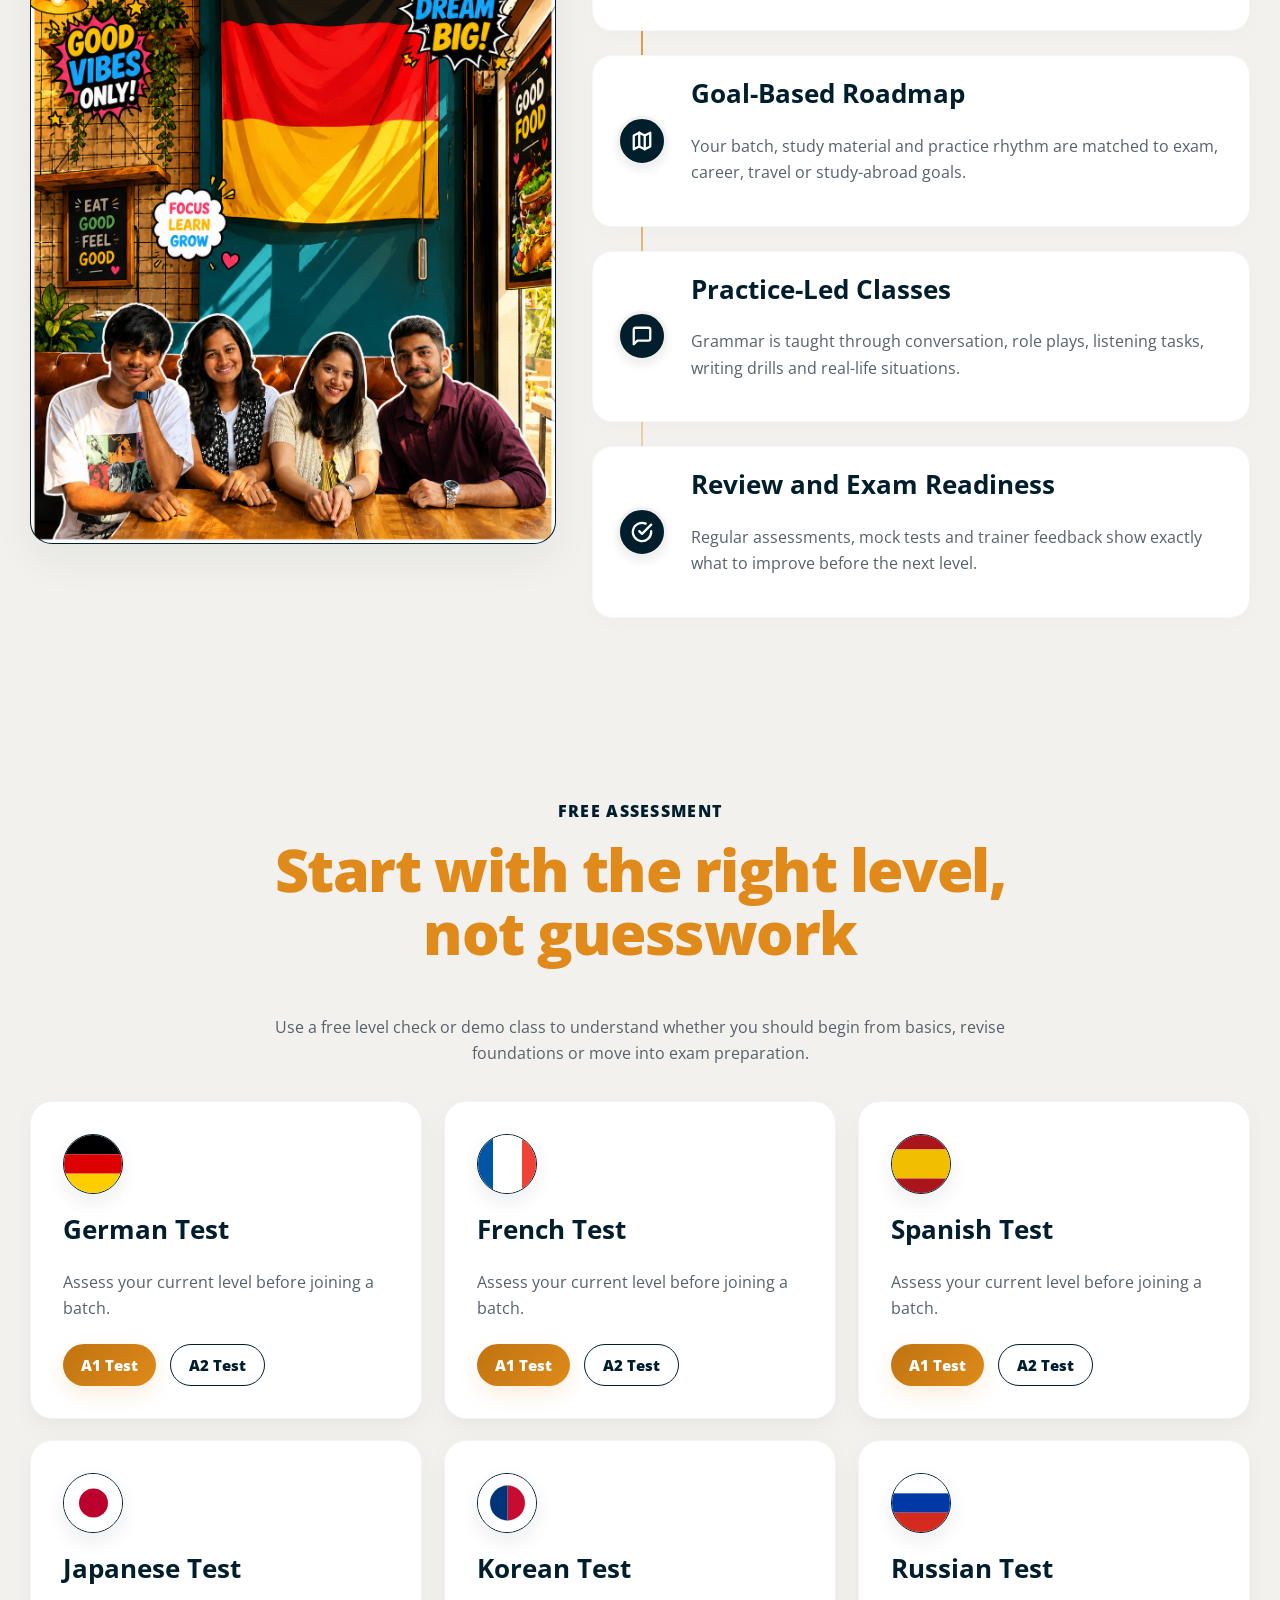
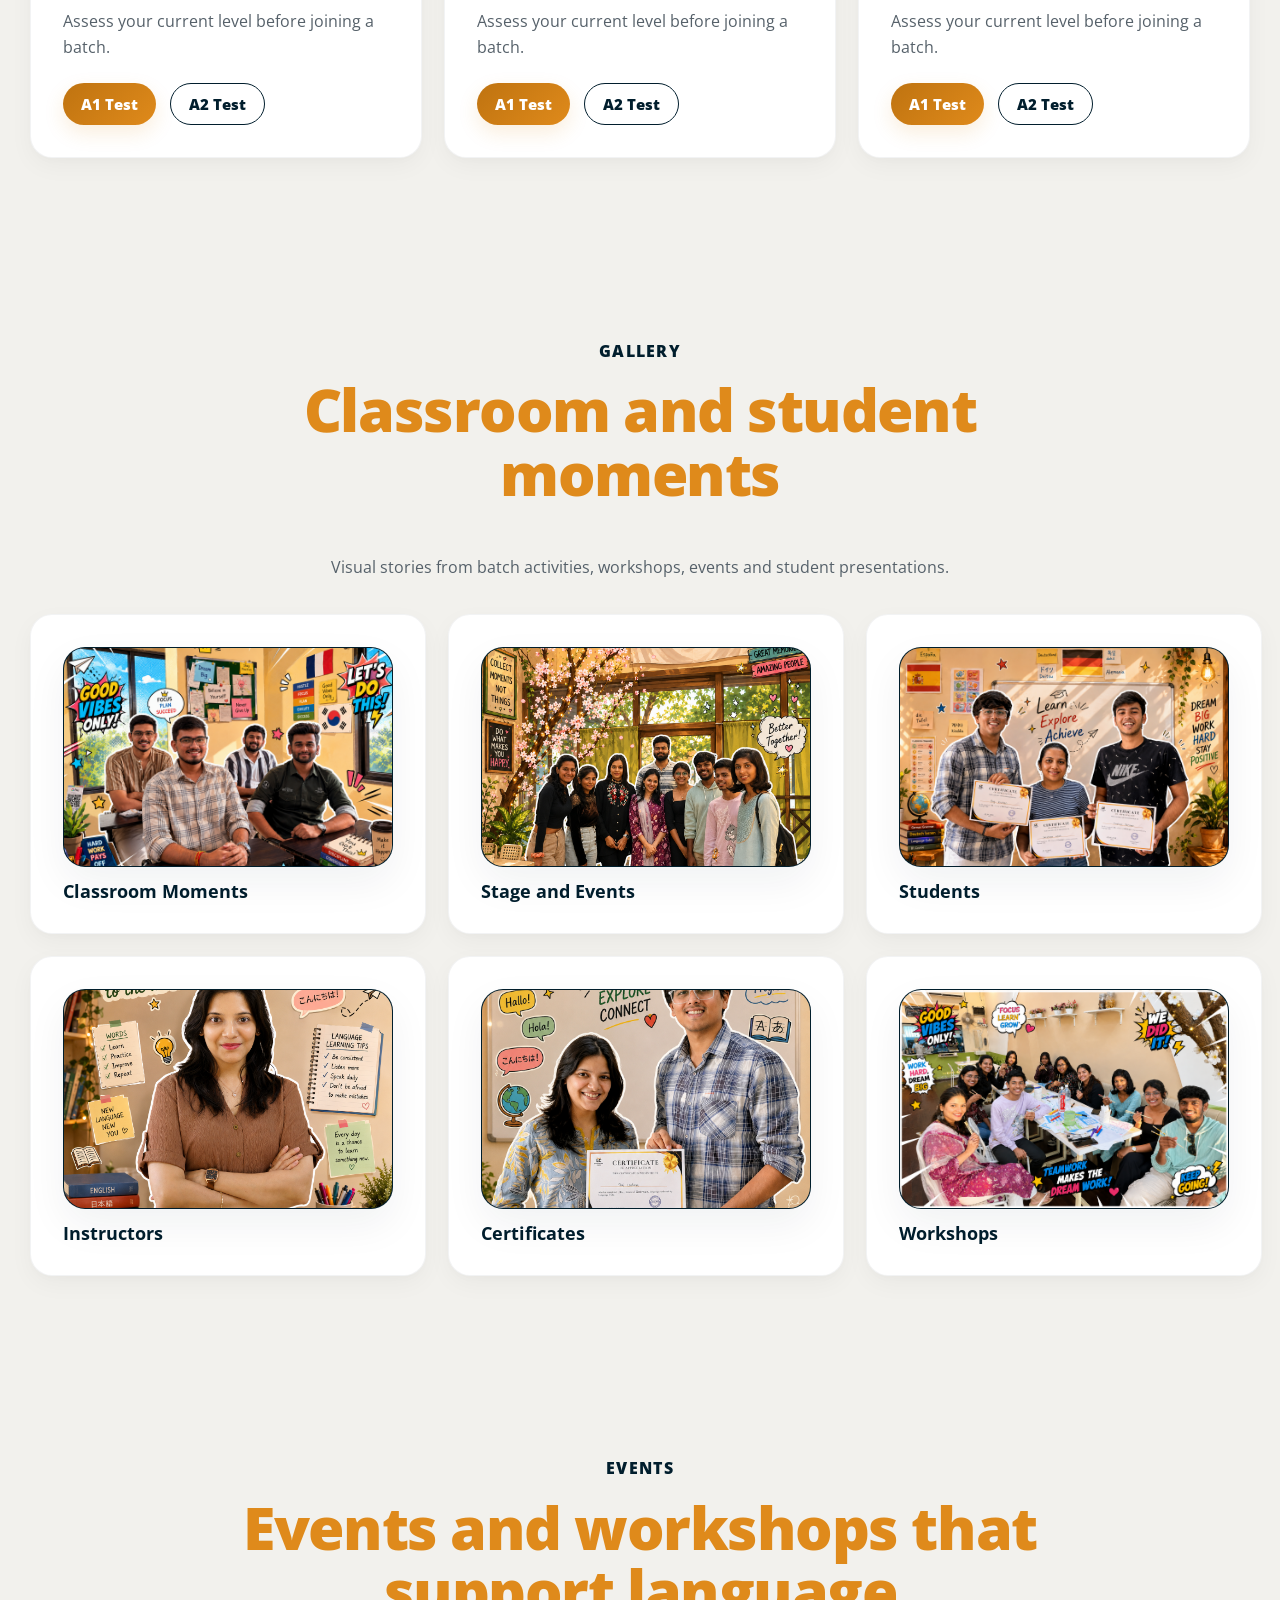
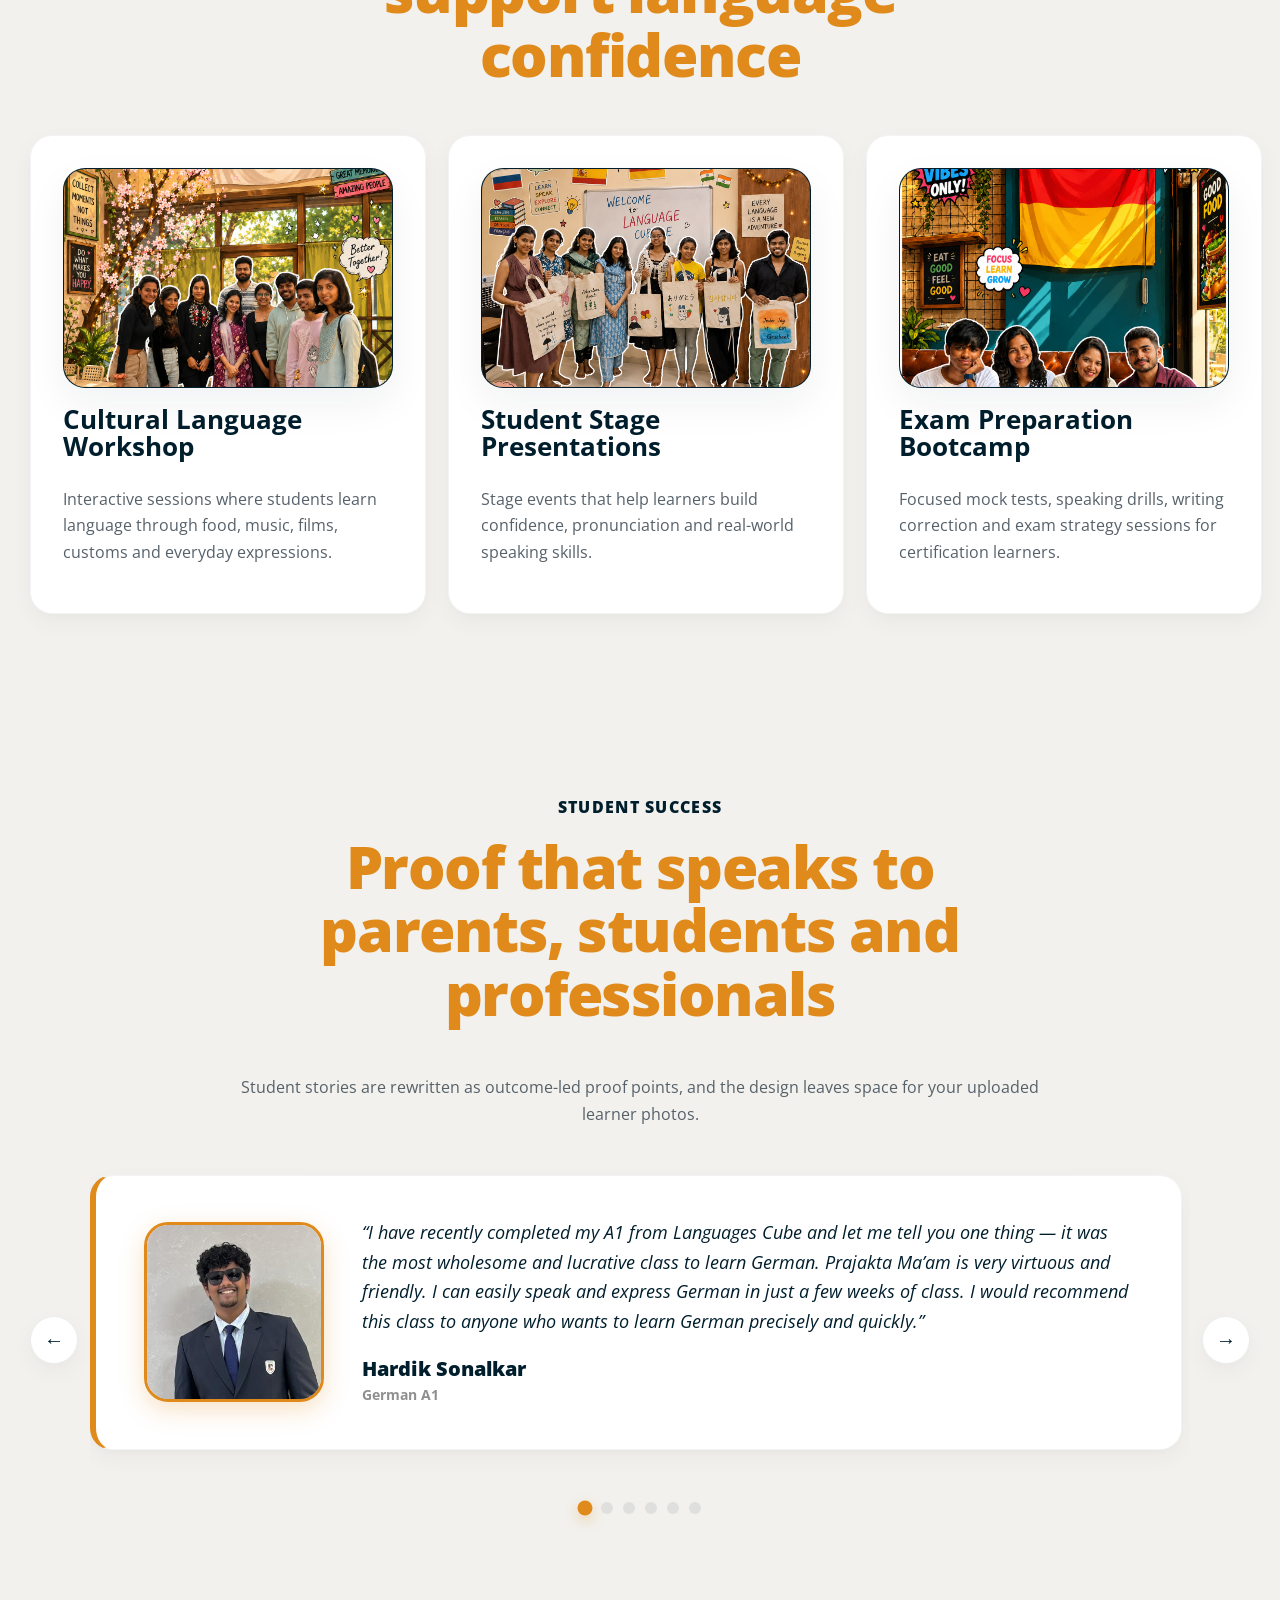
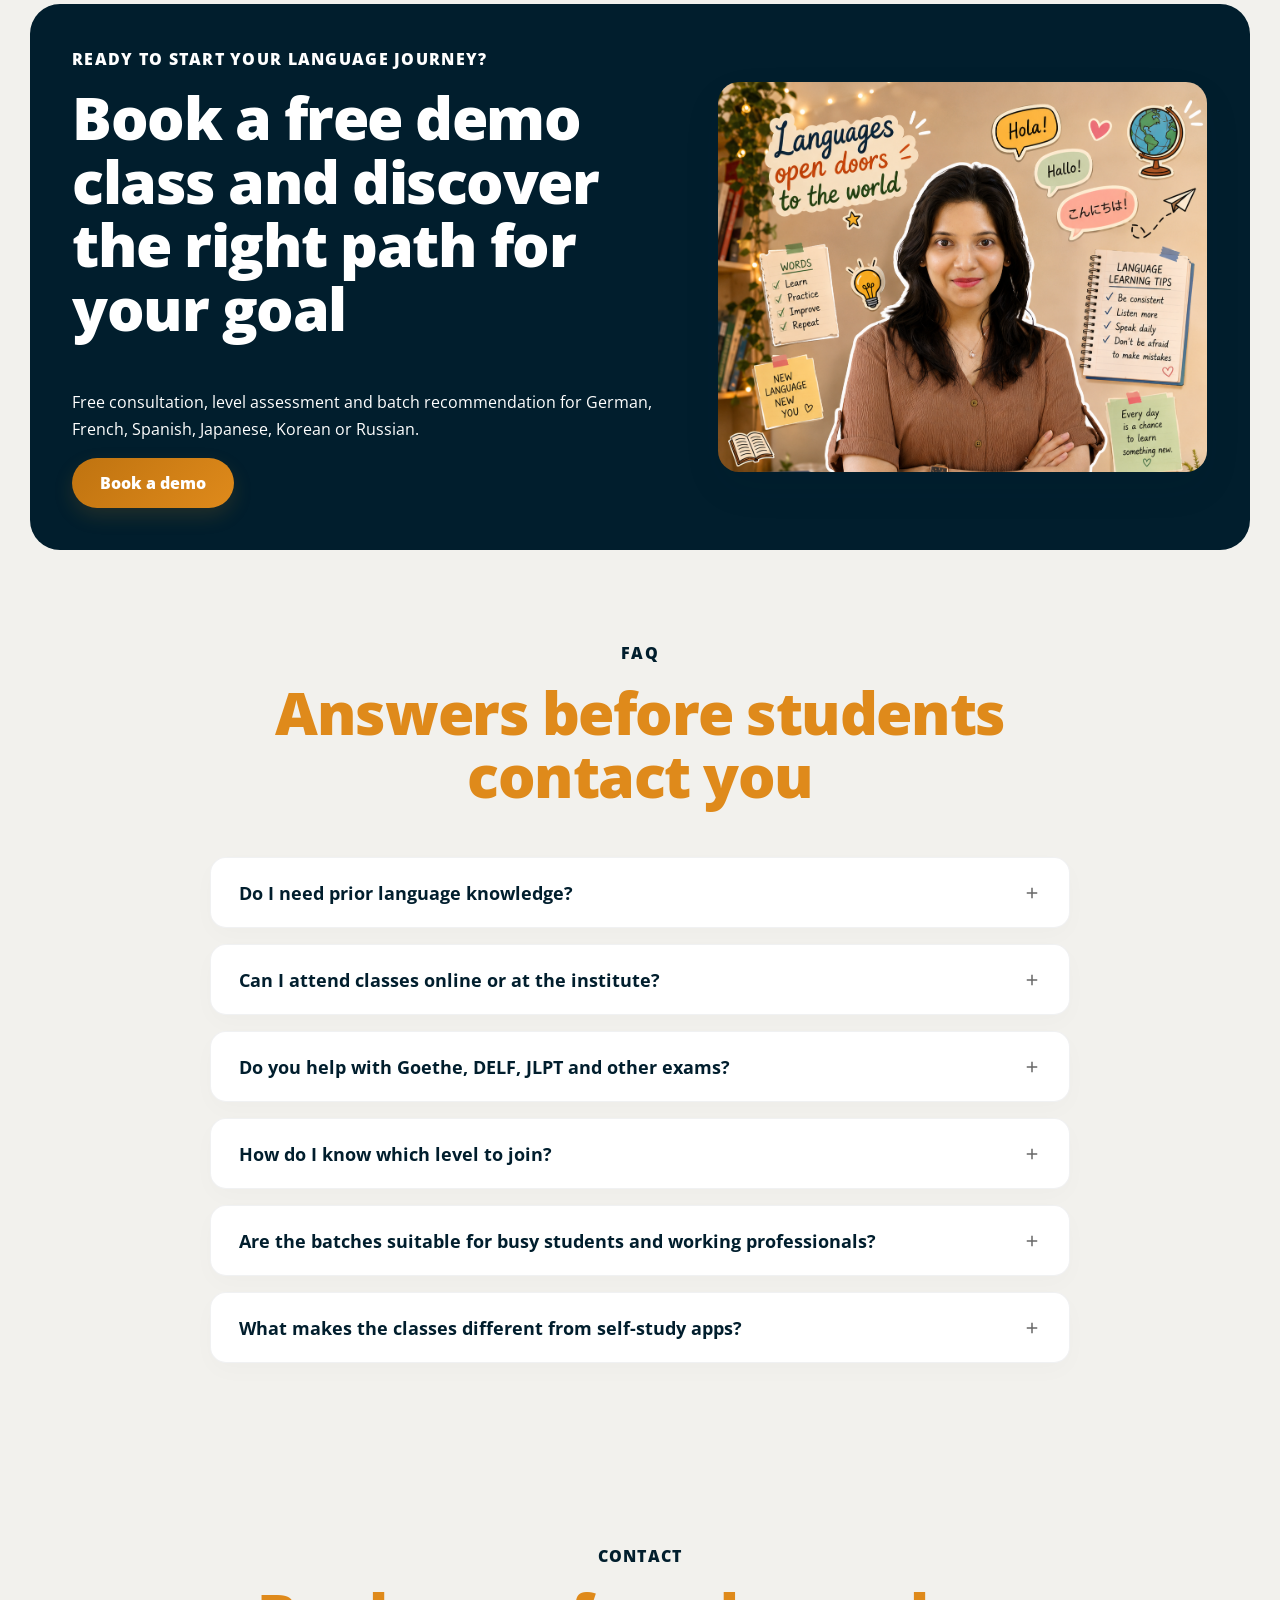
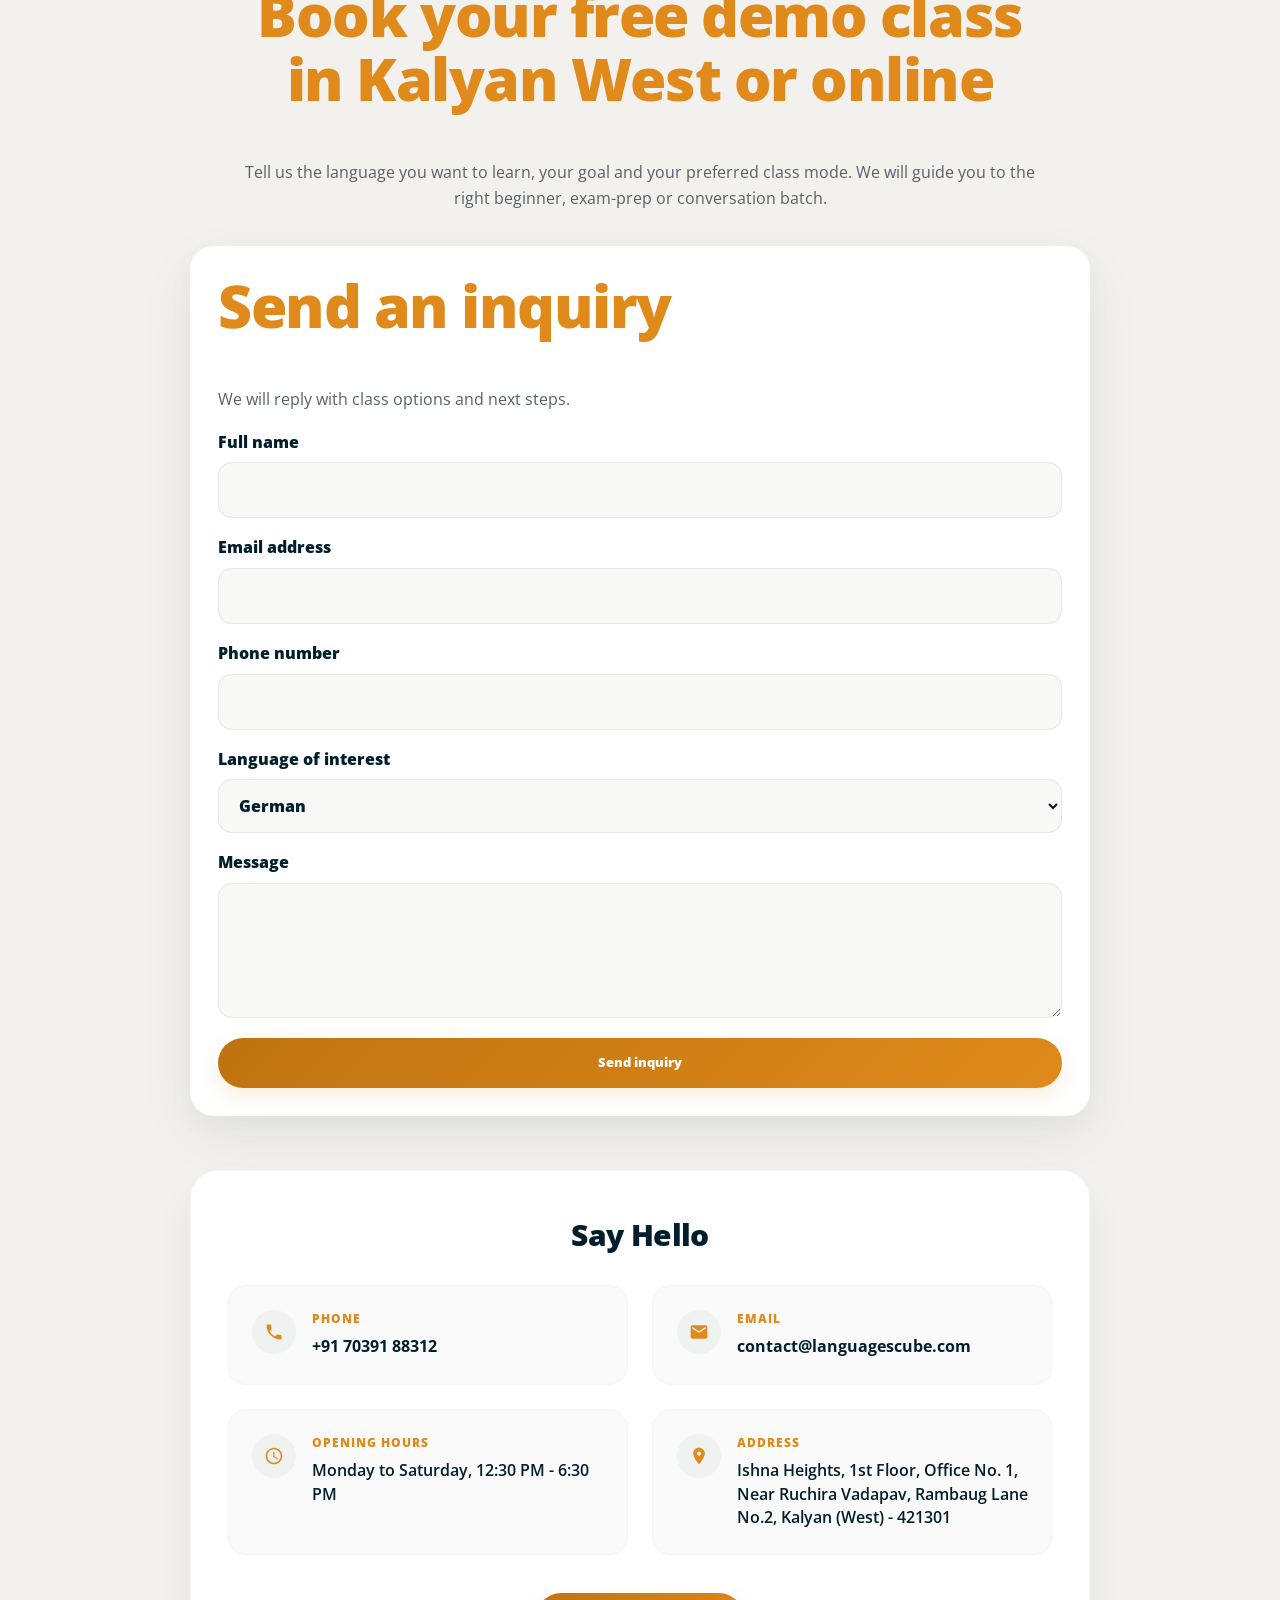
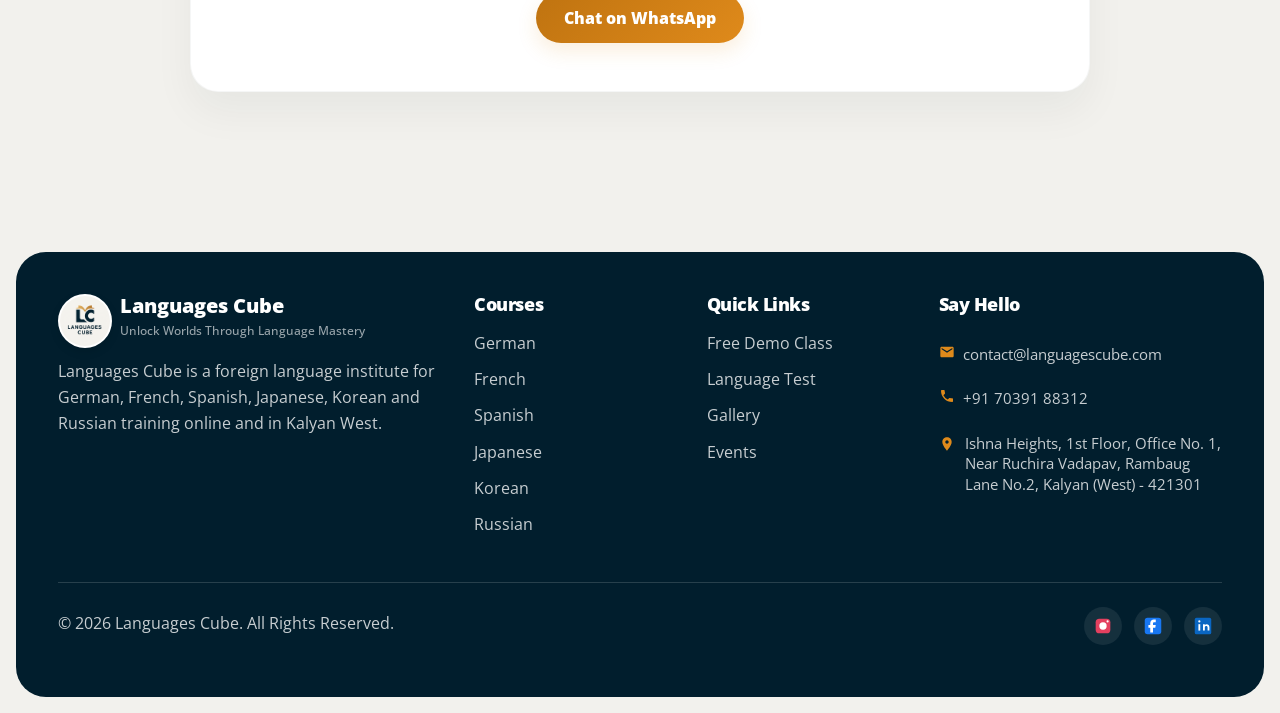
==== commit 5b58553d: "feat: premium responsive mobile optimizations & methodology process map" ====
--- a/index.html
+++ b/index.html
@@ -1,30 +1,31 @@
 <!DOCTYPE html>
 <html lang="en">
-  <head>
-    <meta charset="UTF-8" />
-    <meta name="viewport" content="width=device-width, initial-scale=1.0" />
-    <title>Foreign Language Classes in Kalyan & Online | Languages Cube</title>
-    <meta
-      name="description"
-      content="Learn German, French, Spanish, Japanese, or Korean at Languages Cube. Kalyan's top foreign language institute offers expert offline & online classes."
-    />
-
-    <!-- Open Graph / Facebook -->
-    <meta property="og:type" content="website" />
-    <meta property="og:url" content="https://www.languagescube.com/" />
-    <meta property="og:title" content="Foreign Language Classes in Kalyan & Online | Languages Cube" />
-    <meta property="og:description" content="Learn German, French, Spanish, Japanese, or Korean at Languages Cube. Kalyan's top foreign language institute offers expert offline & online classes." />
-    <meta property="og:image" content="https://www.languagescube.com/images/Classroom.jpeg" />
-
-    <!-- Twitter -->
-    <meta name="twitter:card" content="summary_large_image" />
-    <meta name="twitter:url" content="https://www.languagescube.com/" />
-    <meta name="twitter:title" content="Foreign Language Classes in Kalyan & Online | Languages Cube" />
-    <meta name="twitter:description" content="Learn German, French, Spanish, Japanese, or Korean at Languages Cube. Kalyan's top foreign language institute offers expert offline & online classes." />
-    <meta name="twitter:image" content="https://www.languagescube.com/images/Classroom.jpeg" />
-
-    <!-- Structured Data (JSON-LD) -->
-    <script type="application/ld+json">
+
+<head>
+  <meta charset="UTF-8" />
+  <meta name="viewport" content="width=device-width, initial-scale=1.0" />
+  <title>Foreign Language Classes in Kalyan & Online | Languages Cube</title>
+  <meta name="description"
+    content="Learn German, French, Spanish, Japanese, or Korean at Languages Cube. Kalyan's top foreign language institute offers expert offline & online classes." />
+
+  <!-- Open Graph / Facebook -->
+  <meta property="og:type" content="website" />
+  <meta property="og:url" content="https://www.languagescube.com/" />
+  <meta property="og:title" content="Foreign Language Classes in Kalyan & Online | Languages Cube" />
+  <meta property="og:description"
+    content="Learn German, French, Spanish, Japanese, or Korean at Languages Cube. Kalyan's top foreign language institute offers expert offline & online classes." />
+  <meta property="og:image" content="https://www.languagescube.com/images/Classroom.jpeg" />
+
+  <!-- Twitter -->
+  <meta name="twitter:card" content="summary_large_image" />
+  <meta name="twitter:url" content="https://www.languagescube.com/" />
+  <meta name="twitter:title" content="Foreign Language Classes in Kalyan & Online | Languages Cube" />
+  <meta name="twitter:description"
+    content="Learn German, French, Spanish, Japanese, or Korean at Languages Cube. Kalyan's top foreign language institute offers expert offline & online classes." />
+  <meta name="twitter:image" content="https://www.languagescube.com/images/Classroom.jpeg" />
+
+  <!-- Structured Data (JSON-LD) -->
+  <script type="application/ld+json">
     {
       "@context": "https://schema.org",
       "@type": "LanguageSchool",
@@ -67,452 +68,505 @@
       ]
     }
     </script>
-    <link rel="stylesheet" href="styles.css" />
-  </head>
-  <body>
-    <div class="page-shell">
-      <header class="site-header">
-        <a href="#top" class="brand" aria-label="Languages Cube home">
-          <img src="images/Navigartion-logo.png" alt="Languages Cube logo" class="nav-logo" />
-        </a>
-
-        <button class="menu-toggle" id="menuToggle" aria-label="Toggle navigation">
-          <img src="assets/images/icons/menu.svg" alt="Menu" />
-        </button>
-
-        <nav class="nav" id="siteNav" aria-label="Main navigation">
-          <a href="#top">Home</a>
-          <a href="#about">About</a>
-          <div class="nav-group">
-            <a href="#courses">Courses</a>
-            <div class="nav-dropdown" id="courseDropdown">
-              <a href="#courses">All courses</a>
-              <a href="german-course.html">German</a>
-              <a href="#courses">French</a>
-              <a href="#courses">Spanish</a>
-              <a href="#courses">Japanese</a>
-              <a href="#courses">Korean</a>
-              <a href="#courses">Russian</a>
-            </div>
-          </div>
-          <a href="#gallery">Gallery</a>
-          <a href="#events">Events</a>
-          <a href="#contact">Contact</a>
-        </nav>
-
-        <div class="header-actions">
-          <a class="phone-link" href="tel:+917039188312">+91 70391 88312</a>
-          <a class="btn btn-small" href="#contact">Free Demo Class</a>
-        </div>
-      </header>
-
-      <main>
-        <section class="hero" id="top">
-          <div>
-            <p class="kicker">Foreign language institute in Kalyan West</p>
-            <h1>
-              Learn a global language with <span>confidence, structure and speaking practice</span>
-            </h1>
-            <p>
-              Join German, French, Spanish, Japanese, Korean or Russian classes in Kalyan West or online.
-              Get trainer-led lessons, small batches, study material, exam preparation and a clear plan from your first demo.
-            </p>
-            <div class="hero-actions">
-              <a class="btn" href="#contact">Free Demo Class</a>
-              <a class="btn btn-secondary" href="#courses">Explore Courses</a>
-            </div>
-          </div>
-
-          <figure class="photo-slot">
-            <img src="images/Classroom.jpeg" alt="Languages Cube students learning with an instructor in a classroom" />
-          </figure>
-        </section>
-
-        <section class="trust-strip" aria-label="Languages Cube achievements" id="stats"></section>
-
-        <section class="section about" id="about">
-          <div class="grid-2">
-            <div>
-              <div class="section-title">
-                <p class="kicker">Who we are</p>
-                <h2>A practical language school for real outcomes</h2>
-                <p>
-                  Languages Cube is built for learners who want more than vocabulary lists. We combine structured levels,
-                  corrected pronunciation, cultural context and regular speaking tasks so students can use the language in exams,
-                  interviews, travel and daily conversations.
-                </p>
-              </div>
-              <ul class="tick-list">
-                <li><span>✔</span> Trainers for German, French, Spanish, Japanese, Korean and Russian</li>
-                <li><span>✔</span> Exam practice for Goethe, DELF, DELE, JLPT, TOPIK and TORFL</li>
-                <li><span>✔</span> Speaking-first classroom with personal feedback</li>
-              </ul>
-              <a class="btn" href="#contact">Meet the institute</a>
-            </div>
-            <figure class="photo-slot">
-              <img src="images/Students.jpeg" alt="Languages Cube students with trainers after a learning session" />
-            </figure>
-          </div>
-        </section>
-
-        <section class="section team" id="team">
-          <div class="section-title center">
-            <p class="kicker">Meet our team</p>
-            <h2>The experts guiding your fluency</h2>
-            <p>Learn from certified, experienced instructors passionate about cultural immersion and real conversational fluency.</p>
-          </div>
-
-          <div class="team-layout">
-            <!-- Highlighted Founder Card -->
-            <div class="team-card founder-card">
-              <div class="founder-badge">Founder & Lead Trainer</div>
-              <div class="founder-info">
-                <div class="trainer-avatar">
-                  <img src="images/teachers/Founder-prajacta-samel.png" alt="Prajacta Samel - Founder of Languages Cube & German Trainer" class="trainer-img" />
-                  <div class="flag-badge de-flag">🇩🇪</div>
-                </div>
-                <div class="founder-text">
-                  <h3>Prajacta Samel</h3>
-                  <p class="role">Founder - Languages Cube | German Trainer</p>
-                  <p class="bio">Expert German trainer with 5+ years of experience, specializing in A1-B2 exam preparation and conversational fluency.</p>
-                </div>
-              </div>
-            </div>
-
-            <!-- Grid for other trainers -->
-            <div class="trainers-grid">
-              <!-- Russian Trainer -->
-              <div class="team-card">
-                <div class="trainer-header">
-                  <div class="trainer-avatar">
-                    <img src="images/teachers/arvind.jpg" alt="Dr. Arvind - Russian Trainer" class="trainer-img" />
-                    <div class="flag-badge ru-flag">🇷🇺</div>
-                  </div>
-                  <span class="language-badge">Russian</span>
-                </div>
-                <h3>Dr. Arvind</h3>
-                <p class="bio">Passionate Russian language expert with extensive academic background, dedicated to teaching literature and business Russian.</p>
-              </div>
-
-              <!-- Korean Trainer -->
-              <div class="team-card">
-                <div class="trainer-header">
-                  <div class="trainer-avatar">
-                    <img src="images/teachers/deepashree.jpg" alt="Deepashri Gajangi - Korean Trainer" class="trainer-img" />
-                    <div class="flag-badge kr-flag">🇰🇷</div>
-                  </div>
-                  <span class="language-badge">Korean</span>
-                </div>
-                <h3>Deepashri Gajangi</h3>
-                <p class="bio">Certified Korean trainer focused on K-pop culture integration and TOPIK exam excellence for all proficiency levels.</p>
-              </div>
-
-              <!-- Japanese Trainer -->
-              <div class="team-card">
-                <div class="trainer-header">
-                  <div class="trainer-avatar">
-                    <img src="images/teachers/rutuja.jpg" alt="Rutuja Ingale - Japanese Trainer" class="trainer-img" />
-                    <div class="flag-badge jp-flag">🇯🇵</div>
-                  </div>
-                  <span class="language-badge">Japanese</span>
-                </div>
-                <h3>Rutuja Ingale</h3>
-                <p class="bio">Experienced Japanese instructor specializing in JLPT N5-N3 levels and professional Japanese corporate etiquette.</p>
-              </div>
-
-              <!-- Spanish Trainer -->
-              <div class="team-card">
-                <div class="trainer-header">
-                  <div class="trainer-avatar">
-                    <img src="images/teachers/saee.jpg" alt="Saee J. - Spanish Trainer" class="trainer-img" />
-                    <div class="flag-badge es-flag">🇪🇸</div>
-                  </div>
-                  <span class="language-badge">Spanish</span>
-                </div>
-                <h3>Saee J.</h3>
-                <p class="bio">Creative Spanish trainer who brings Hispanic culture to life through interactive and immersive teaching methods.</p>
-              </div>
-
-              <!-- French Trainer -->
-              <div class="team-card">
-                <div class="trainer-header">
-                  <div class="trainer-avatar">
-                    <img src="images/teachers/chaitra.jpg" alt="Chaitra Dey - French Trainer" class="trainer-img" />
-                    <div class="flag-badge fr-flag">🇫🇷</div>
-                  </div>
-                  <span class="language-badge">French</span>
-                </div>
-                <h3>Chaitra Dey</h3>
-                <p class="bio">Dedicated French educator helping students master DELF exams with a focus on elegant French pronunciation.</p>
-              </div>
-            </div>
-          </div>
-        </section>
-
-        <section class="section" id="programs">
-          <div class="section-title center">
-            <p class="kicker">Our programs</p>
-            <h2>Choose a learning format that matches your goal</h2>
-            <p>
-              Whether you are preparing for certification, relocating abroad, improving your resume or learning for travel,
-              the course format should support your timeline and confidence.
-            </p>
-          </div>
-          <div class="grid-3" id="programList"></div>
-        </section>
-
-        <section class="section" id="courses">
-          <div class="section-title center">
-            <p class="kicker">Courses</p>
-            <h2>Certified language courses built for real fluency</h2>
-            <p>
-              Choose from German, French, Spanish, Japanese, Korean, or Russian. We offer structured offline batches in Kalyan West and interactive online classes with comprehensive Goethe, JLPT, and DELF exam coaching.
-            </p>
-          </div>
-          <div class="grid-3" id="courseCards"></div>
-        </section>
-
-        <section class="section methodology" id="methodology">
-          <figure class="photo-slot">
-            <img src="images/Workshop-3.jpeg" alt="Students practicing conversation during a Languages Cube class" />
-          </figure>
-          <div>
-            <div class="section-title">
-              <p class="kicker">Our methodology</p>
-              <h2>A simple system that keeps learners moving</h2>
-            </div>
-            <div class="steps" id="methodologySteps"></div>
-          </div>
-        </section>
-
-        <section class="section" id="level-test">
-          <div class="section-title center">
-            <p class="kicker">Free assessment</p>
-            <h2>Start with the right level, not guesswork</h2>
-            <p>
-              Use a free level check or demo class to understand whether you should begin from basics, revise foundations or move into exam preparation.
-            </p>
-          </div>
-          <div class="grid-3" id="levelCards"></div>
-        </section>
-
-        <section class="section" id="gallery">
-          <div class="section-title center">
-            <p class="kicker">Gallery</p>
-            <h2>Classroom and student moments</h2>
-            <p>Visual stories from batch activities, workshops, events and student presentations.</p>
-          </div>
-          <div class="gallery-grid" id="galleryGrid"></div>
-        </section>
-
-        <section class="section" id="events">
-          <div class="section-title center">
-            <p class="kicker">Events</p>
-            <h2>Events and workshops that support language confidence</h2>
-          </div>
-          <div class="grid-3" id="eventCards"></div>
-        </section>
-
-        <section class="section" id="testimonials">
-          <div class="section-title center">
-            <p class="kicker">Student success</p>
-            <h2>Proof that speaks to parents, students and professionals</h2>
-            <p>Student stories are rewritten as outcome-led proof points, and the design leaves space for your uploaded learner photos.</p>
-          </div>
-          <div class="grid-3" id="testimonialCards"></div>
-        </section>
-
-        <section class="section cta-band">
-          <div>
-            <p class="kicker">Ready to start your language journey?</p>
-            <h2>Book a free demo class and discover the right path for your goal</h2>
-            <p>
-              Free consultation, level assessment and batch recommendation for German, French, Spanish, Japanese, Korean or Russian.
-            </p>
-            <a class="btn" href="#contact">Book a demo</a>
-          </div>
-          <figure class="photo-slot">
-            <img src="images/pro-prajacta-samel.png" alt="Languages Cube founder Prajacta Samel consulting a student" />
-          </figure>
-        </section>
-
-        <section class="section" id="faq">
-          <div class="section-title center">
-            <p class="kicker">FAQ</p>
-            <h2>Answers before students contact you</h2>
-          </div>
-          <div class="faq-list" id="faqList"></div>
-        </section>
-
-        <section class="section" id="contact">
-          <div class="section-title center">
-            <p class="kicker">Contact</p>
-            <h2>Book your free demo class in Kalyan West or online</h2>
-            <p>
-              Tell us the language you want to learn, your goal and your preferred class mode. We will guide you to the right beginner,
-              exam-prep or conversation batch.
-            </p>
-          </div>
-
-          <div class="contact-container">
-            <form class="lead-form" id="leadForm">
-              <div class="form-head">
-                <h2>Send an inquiry</h2>
-                <p>We will reply with class options and next steps.</p>
-              </div>
-              <label>
-                Full name
-                <input type="text" name="name" required />
-              </label>
-              <label>
-                Email address
-                <input type="email" name="email" required />
-              </label>
-              <label>
-                Phone number
-                <input type="tel" name="phone" required />
-              </label>
-              <label>
-                Language of interest
-                <select name="language" required>
-                  <option value="German">German</option>
-                  <option value="French">French</option>
-                  <option value="Spanish">Spanish</option>
-                  <option value="Japanese">Japanese</option>
-                  <option value="Korean">Korean</option>
-                  <option value="Russian">Russian</option>
-                </select>
-              </label>
-              <label>
-                Message
-                <textarea name="message" rows="4"></textarea>
-              </label>
-              <button class="btn form-submit" type="submit">Send inquiry</button>
-            </form>
-
-            <aside class="contact-details-bottom">
-              <h2>Say Hello</h2>
-              <div class="contact-info-grid">
-                <div class="contact-item">
-                  <div class="contact-icon-wrapper">
-                    <svg class="contact-icon" viewBox="0 0 24 24" width="20" height="20" fill="currentColor">
-                      <path d="M6.62 10.79a15.15 15.15 0 006.59 6.59l2.2-2.2c.27-.27.67-.36 1.02-.24 1.12.37 2.33.57 3.57.57.55 0 1 .45 1 1V20c0 .55-.45 1-1 1-9.39 0-17-7.61-17-17 0-.55.45-1 1-1h3.5c.55 0 1 .45 1 1 0 1.25.2 2.45.57 3.57.11.35.03.74-.25 1.02l-2.2 2.2z"/>
-                    </svg>
-                  </div>
-                  <div class="contact-item-text" id="contactPhone"></div>
-                </div>
-                <div class="contact-item">
-                  <div class="contact-icon-wrapper">
-                    <svg class="contact-icon" viewBox="0 0 24 24" width="20" height="20" fill="currentColor">
-                      <path d="M20 4H4c-1.1 0-1.99.9-1.99 2L2 18c0 1.1.9 2 2 2h16c1.1 0 2-.9 2-2V6c0-1.1-.9-2-2-2zm0 4l-8 5-8-5V6l8 5 8-5v2z"/>
-                    </svg>
-                  </div>
-                  <div class="contact-item-text" id="contactEmail"></div>
-                </div>
-                <div class="contact-item">
-                  <div class="contact-icon-wrapper">
-                    <svg class="contact-icon" viewBox="0 0 24 24" width="20" height="20" fill="currentColor">
-                      <path d="M11.99 2C6.47 2 2 6.48 2 12s4.47 10 9.99 10C17.52 22 22 17.52 22 12S17.52 2 11.99 2zM12 20c-4.42 0-8-3.58-8-8s3.58-8 8-8 8 3.58 8 8-3.58 8-8 8zm.5-13H11v6l5.25 3.15.75-1.23-4.5-2.67z"/>
-                    </svg>
-                  </div>
-                  <div class="contact-item-text" id="contactHours"></div>
-                </div>
-                <div class="contact-item">
-                  <div class="contact-icon-wrapper">
-                    <svg class="contact-icon" viewBox="0 0 24 24" width="20" height="20" fill="currentColor">
-                      <path d="M12 2C8.13 2 5 5.13 5 9c0 5.25 7 13 7 13s7-7.75 7-13c0-3.87-3.13-7-7-7zm0 9.5c-1.38 0-2.5-1.12-2.5-2.5s1.12-2.5 2.5-2.5 2.5 1.12 2.5 2.5-1.12 2.5-2.5 2.5z"/>
-                    </svg>
-                  </div>
-                  <div class="contact-item-text" id="contactAddress"></div>
-                </div>
-              </div>
-              <div style="margin-top: 24px;">
-                <a class="btn" id="contactWhatsApp" href="#">Chat on WhatsApp</a>
-              </div>
-            </aside>
-          </div>
-        </section>
-      </main>
-
-      <footer class="footer">
-        <div class="footer-grid">
-          <div>
-            <a class="footer-brand" href="#top">
-              <div class="footer-logo-circle">
-                <img src="images/languages-cube-logo-main.png" alt="Languages Cube logo" />
-              </div>
-              <span class="footer-brand-text">
-                <strong>Languages Cube</strong>
-                <small>Unlock Worlds Through Language Mastery</small>
-              </span>
-            </a>
-            <p>
-              Languages Cube is a foreign language institute for German, French, Spanish,
-              Japanese, Korean and Russian training online and in Kalyan West.
-            </p>
-          </div>
-          <div>
-            <h2>Courses</h2>
-            <a href="#courses">German</a>
+  <link rel="stylesheet" href="styles.css" />
+</head>
+
+<body>
+  <div class="page-shell">
+    <header class="site-header">
+      <a href="#top" class="brand" aria-label="Languages Cube home">
+        <img src="images/Navigartion-logo.png" alt="Languages Cube logo" class="nav-logo" />
+      </a>
+
+      <button class="menu-toggle" id="menuToggle" aria-label="Toggle navigation">
+        <svg viewBox="0 0 24 24" width="24" height="24" fill="none" stroke="currentColor" stroke-width="2.5" stroke-linecap="round">
+          <line x1="4" y1="6" x2="20" y2="6" />
+          <line x1="4" y1="12" x2="20" y2="12" />
+          <line x1="4" y1="18" x2="20" y2="18" />
+        </svg>
+      </button>
+
+      <nav class="nav" id="siteNav" aria-label="Main navigation">
+        <a href="#top">Home</a>
+        <a href="#about">About</a>
+        <div class="nav-group">
+          <a href="#courses">Courses</a>
+          <div class="nav-dropdown" id="courseDropdown">
+            <a href="#courses">All courses</a>
+            <a href="german-course.html">German</a>
             <a href="#courses">French</a>
             <a href="#courses">Spanish</a>
             <a href="#courses">Japanese</a>
             <a href="#courses">Korean</a>
             <a href="#courses">Russian</a>
           </div>
+        </div>
+        <a href="#gallery">Gallery</a>
+        <a href="#events">Events</a>
+        <a href="#contact">Contact</a>
+      </nav>
+
+      <div class="header-actions">
+        <a class="phone-link" href="tel:+917039188312">+91 70391 88312</a>
+        <a class="btn btn-small" href="#contact">Free Demo Class</a>
+      </div>
+    </header>
+
+    <main>
+      <section class="hero" id="top">
+        <div>
+          <p class="kicker">Foreign language institute in Kalyan West</p>
+          <h1>
+            Learn a global language with <span>Languages Cube – German & More</span>
+          </h1>
+          <p>
+            Join German, French, Spanish, Japanese, Korean or Russian classes in Kalyan West or online.
+            Get trainer-led lessons, small batches, study material, exam preparation and a clear plan from your first
+            demo.
+          </p>
+          <div class="hero-actions">
+            <a class="btn" href="#contact">Free Demo Class</a>
+            <a class="btn btn-secondary" href="#courses">Explore Courses</a>
+          </div>
+        </div>
+
+        <figure class="photo-slot">
+          <img src="images/Classroom.jpeg" alt="Languages Cube students learning with an instructor in a classroom" />
+        </figure>
+      </section>
+
+      <section class="trust-strip" aria-label="Languages Cube achievements" id="stats"></section>
+
+      <section class="section about" id="about">
+        <div class="grid-2">
           <div>
-            <h2>Quick Links</h2>
-            <a href="#contact">Free Demo Class</a>
-            <a href="#level-test">Language Test</a>
-            <a href="#gallery">Gallery</a>
-            <a href="#events">Events</a>
-          </div>
-          <div class="footer-contact">
+            <div class="section-title">
+              <p class="kicker">Who we are</p>
+              <h2>A practical language school for real outcomes</h2>
+              <p>
+                Languages Cube is built for learners who want more than vocabulary lists. We combine structured levels,
+                corrected pronunciation, cultural context and regular speaking tasks so students can use the language in
+                exams,
+                interviews, travel and daily conversations.
+              </p>
+            </div>
+            <ul class="tick-list">
+              <li><span>✔</span> Trainers for German, French, Spanish, Japanese, Korean and Russian</li>
+              <li><span>✔</span> Exam practice for Goethe, DELF, DELE, JLPT, TOPIK and TORFL</li>
+              <li><span>✔</span> Speaking-first classroom with personal feedback</li>
+            </ul>
+            <a class="btn" href="#contact">Meet the institute</a>
+          </div>
+          <figure class="photo-slot">
+            <img src="images/Students.jpeg" alt="Languages Cube students with trainers after a learning session" />
+          </figure>
+        </div>
+      </section>
+
+      <section class="section team" id="team">
+        <div class="section-title center">
+          <p class="kicker">Meet our team</p>
+          <h2>The experts guiding your fluency</h2>
+          <p>Learn from certified, experienced instructors passionate about cultural immersion and real conversational
+            fluency.</p>
+        </div>
+
+        <div class="team-layout">
+          <!-- Highlighted Founder Card -->
+          <div class="team-card founder-card">
+            <div class="founder-badge">Founder & Lead Trainer</div>
+            <div class="founder-info">
+              <div class="trainer-avatar">
+                <img src="images/teachers/Founder-prajacta-samel.png"
+                  alt="Prajacta Samel - Founder of Languages Cube & German Trainer" class="trainer-img" />
+                <div class="flag-badge de-flag">🇩🇪</div>
+              </div>
+              <div class="founder-text">
+                <h3>Prajacta Samel</h3>
+                <p class="role">Founder - Languages Cube | German Trainer</p>
+                <p class="bio">Expert German trainer with 5+ years of experience, specializing in A1-B2 exam preparation
+                  and conversational fluency.</p>
+              </div>
+            </div>
+          </div>
+
+          <!-- Grid for other trainers -->
+          <div class="trainers-grid">
+            <!-- Russian Trainer -->
+            <div class="team-card">
+              <div class="trainer-header">
+                <div class="trainer-avatar">
+                  <img src="images/teachers/arvind.jpg" alt="Dr. Arvind - Russian Trainer" class="trainer-img" />
+                  <div class="flag-badge ru-flag">🇷🇺</div>
+                </div>
+                <span class="language-badge">Russian</span>
+              </div>
+              <h3>Dr. Arvind</h3>
+              <p class="bio">Passionate Russian language expert with extensive academic background, dedicated to
+                teaching literature and business Russian.</p>
+            </div>
+
+            <!-- Korean Trainer -->
+            <div class="team-card">
+              <div class="trainer-header">
+                <div class="trainer-avatar">
+                  <img src="images/teachers/deepashree.jpg" alt="Deepashri Gajangi - Korean Trainer"
+                    class="trainer-img" />
+                  <div class="flag-badge kr-flag">🇰🇷</div>
+                </div>
+                <span class="language-badge">Korean</span>
+              </div>
+              <h3>Deepashri Gajangi</h3>
+              <p class="bio">Certified Korean trainer focused on K-pop culture integration and TOPIK exam excellence for
+                all proficiency levels.</p>
+            </div>
+
+            <!-- Japanese Trainer -->
+            <div class="team-card">
+              <div class="trainer-header">
+                <div class="trainer-avatar">
+                  <img src="images/teachers/rutuja.jpg" alt="Rutuja Ingale - Japanese Trainer" class="trainer-img" />
+                  <div class="flag-badge jp-flag">🇯🇵</div>
+                </div>
+                <span class="language-badge">Japanese</span>
+              </div>
+              <h3>Rutuja Ingale</h3>
+              <p class="bio">Experienced Japanese instructor specializing in JLPT N5-N3 levels and professional Japanese
+                corporate etiquette.</p>
+            </div>
+
+            <!-- Spanish Trainer -->
+            <div class="team-card">
+              <div class="trainer-header">
+                <div class="trainer-avatar">
+                  <img src="images/teachers/saee.jpg" alt="Saee J. - Spanish Trainer" class="trainer-img" />
+                  <div class="flag-badge es-flag">🇪🇸</div>
+                </div>
+                <span class="language-badge">Spanish</span>
+              </div>
+              <h3>Saee J.</h3>
+              <p class="bio">Creative Spanish trainer who brings Hispanic culture to life through interactive and
+                immersive teaching methods.</p>
+            </div>
+
+            <!-- French Trainer -->
+            <div class="team-card">
+              <div class="trainer-header">
+                <div class="trainer-avatar">
+                  <img src="images/teachers/chaitra.jpg" alt="Chaitra Dey - French Trainer" class="trainer-img" />
+                  <div class="flag-badge fr-flag">🇫🇷</div>
+                </div>
+                <span class="language-badge">French</span>
+              </div>
+              <h3>Chaitra Dey</h3>
+              <p class="bio">Dedicated French educator helping students master DELF exams with a focus on elegant French
+                pronunciation.</p>
+            </div>
+          </div>
+        </div>
+      </section>
+
+      <section class="section" id="programs">
+        <div class="section-title center">
+          <p class="kicker">Our programs</p>
+          <h2>Choose a learning format that matches your goal</h2>
+          <p>
+            Whether you are preparing for certification, relocating abroad, improving your resume or learning for
+            travel,
+            the course format should support your timeline and confidence.
+          </p>
+        </div>
+        <div class="grid-3" id="programList"></div>
+      </section>
+
+      <section class="section partners" id="partners">
+        <div class="section-title center">
+          <p class="kicker">Our Certification Partners</p>
+          <h2>Officially Partnered with Leading Institutions</h2>
+        </div>
+        <div class="partners-logos">
+          <div class="partner-logo-card">
+            <img src="assets/images/erfolg.webp" alt="Erfolg Partner Logo" />
+          </div>
+          <div class="partner-logo-card">
+            <img src="assets/images/HSNC.webp" alt="HSNC Partner Logo" />
+          </div>
+        </div>
+      </section>
+
+      <section class="section" id="courses">
+        <div class="section-title center">
+          <p class="kicker">Courses</p>
+          <h2>Certified language courses built for real fluency</h2>
+          <p>
+            Choose from German, French, Spanish, Japanese, Korean, or Russian. We offer structured offline batches in
+            Kalyan West and interactive online classes with comprehensive Goethe, JLPT, and DELF exam coaching.
+          </p>
+        </div>
+        <div class="grid-3" id="courseCards"></div>
+      </section>
+
+      <section class="section" id="methodology">
+        <div class="section-title center">
+          <p class="kicker">Our methodology</p>
+          <h2>A simple system that keeps learners moving</h2>
+        </div>
+        <div class="methodology-container">
+          <figure class="photo-slot">
+            <img src="images/Workshop-3.jpeg" alt="Students practicing conversation during a Languages Cube class" />
+          </figure>
+          <div class="steps" id="methodologySteps"></div>
+        </div>
+      </section>
+
+      <section class="section" id="level-test">
+        <div class="section-title center">
+          <p class="kicker">Free assessment</p>
+          <h2>Start with the right level, not guesswork</h2>
+          <p>
+            Use a free level check or demo class to understand whether you should begin from basics, revise foundations
+            or move into exam preparation.
+          </p>
+        </div>
+        <div class="grid-3" id="levelCards"></div>
+      </section>
+
+      <section class="section" id="gallery">
+        <div class="section-title center">
+          <p class="kicker">Gallery</p>
+          <h2>Classroom and student moments</h2>
+          <p>Visual stories from batch activities, workshops, events and student presentations.</p>
+        </div>
+        <div class="gallery-grid" id="galleryGrid"></div>
+      </section>
+
+      <section class="section" id="events">
+        <div class="section-title center">
+          <p class="kicker">Events</p>
+          <h2>Events and workshops that support language confidence</h2>
+        </div>
+        <div class="grid-3" id="eventCards"></div>
+      </section>
+
+      <section class="section" id="testimonials">
+        <div class="section-title center">
+          <p class="kicker">Student success</p>
+          <h2>Proof that speaks to parents, students and professionals</h2>
+          <p>Student stories are rewritten as outcome-led proof points, and the design leaves space for your uploaded
+            learner photos.</p>
+        </div>
+        <div class="testimonial-slider-container">
+          <button class="slider-arrow prev" id="sliderPrev" aria-label="Previous slide">&#8592;</button>
+          <div class="testimonial-scroller" id="testimonialCards"></div>
+          <button class="slider-arrow next" id="sliderNext" aria-label="Next slide">&#8594;</button>
+          <div class="slider-dots" id="sliderDots"></div>
+        </div>
+      </section>
+
+      <section class="section cta-band">
+        <div>
+          <p class="kicker">Ready to start your language journey?</p>
+          <h2>Book a free demo class and discover the right path for your goal</h2>
+          <p>
+            Free consultation, level assessment and batch recommendation for German, French, Spanish, Japanese, Korean
+            or Russian.
+          </p>
+          <a class="btn" href="#contact">Book a demo</a>
+        </div>
+        <figure class="photo-slot">
+          <img src="images/pro-prajacta-samel.png" alt="Languages Cube founder Prajacta Samel consulting a student" />
+        </figure>
+      </section>
+
+      <section class="section" id="faq">
+        <div class="section-title center">
+          <p class="kicker">FAQ</p>
+          <h2>Answers before students contact you</h2>
+        </div>
+        <div class="faq-list" id="faqList"></div>
+      </section>
+
+      <section class="section" id="contact">
+        <div class="section-title center">
+          <p class="kicker">Contact</p>
+          <h2>Book your free demo class in Kalyan West or online</h2>
+          <p>
+            Tell us the language you want to learn, your goal and your preferred class mode. We will guide you to the
+            right beginner,
+            exam-prep or conversation batch.
+          </p>
+        </div>
+
+        <div class="contact-container">
+          <form class="lead-form" id="leadForm">
+            <div class="form-head">
+              <h2>Send an inquiry</h2>
+              <p>We will reply with class options and next steps.</p>
+            </div>
+            <label>
+              Full name
+              <input type="text" name="name" required />
+            </label>
+            <label>
+              Email address
+              <input type="email" name="email" required />
+            </label>
+            <label>
+              Phone number
+              <input type="tel" name="phone" required />
+            </label>
+            <label>
+              Language of interest
+              <select name="language" required>
+                <option value="German">German</option>
+                <option value="French">French</option>
+                <option value="Spanish">Spanish</option>
+                <option value="Japanese">Japanese</option>
+                <option value="Korean">Korean</option>
+                <option value="Russian">Russian</option>
+              </select>
+            </label>
+            <label>
+              Message
+              <textarea name="message" rows="4"></textarea>
+            </label>
+            <button class="btn form-submit" type="submit">Send inquiry</button>
+          </form>
+
+          <aside class="contact-details-bottom">
             <h2>Say Hello</h2>
-            <a href="mailto:contact@languagescube.com" class="footer-contact-link">
-              <svg viewBox="0 0 24 24" width="16" height="16" fill="currentColor">
-                <path d="M20 4H4c-1.1 0-1.99.9-1.99 2L2 18c0 1.1.9 2 2 2h16c1.1 0 2-.9 2-2V6c0-1.1-.9-2-2-2zm0 4l-8 5-8-5V6l8 5 8-5v2z"/>
-              </svg>
-              <span>contact@languagescube.com</span>
-            </a>
-            <a href="tel:+917039188312" class="footer-contact-link">
-              <svg viewBox="0 0 24 24" width="16" height="16" fill="currentColor">
-                <path d="M6.62 10.79a15.15 15.15 0 006.59 6.59l2.2-2.2c.27-.27.67-.36 1.02-.24 1.12.37 2.33.57 3.57.57.55 0 1 .45 1 1V20c0 .55-.45 1-1 1-9.39 0-17-7.61-17-17 0-.55.45-1 1-1h3.5c.55 0 1 .45 1 1 0 1.25.2 2.45.57 3.57.11.35.03.74-.25 1.02l-2.2 2.2z"/>
-              </svg>
-              <span>+91 70391 88312</span>
-            </a>
-            <div class="footer-contact-link align-start">
-              <svg viewBox="0 0 24 24" width="16" height="16" fill="currentColor" class="margin-top-xs">
-                <path d="M12 2C8.13 2 5 5.13 5 9c0 5.25 7 13 7 13s7-7.75 7-13c0-3.87-3.13-7-7-7zm0 9.5c-1.38 0-2.5-1.12-2.5-2.5s1.12-2.5 2.5-2.5 2.5 1.12 2.5 2.5-1.12 2.5-2.5 2.5z"/>
-              </svg>
-              <span class="address-line">Ishna Heights, 1st Floor, Office No. 1, Near Ruchira Vadapav, Rambaug Lane No.2, Kalyan (West) - 421301</span>
-            </div>
-          </div>
-        </div>
-        <div class="footer-bottom">
-          <p>© 2026 Languages Cube. All Rights Reserved.</p>
-          <div class="socials">
-            <a href="https://www.instagram.com/languagescube/" target="_blank" rel="noreferrer" aria-label="Instagram">
-              <img src="assets/images/icons/instagram.svg" alt="Instagram" />
-            </a>
-            <a href="https://www.facebook.com/LanguagesCube" target="_blank" rel="noreferrer" aria-label="Facebook">
-              <img src="assets/images/icons/facebook.svg" alt="Facebook" />
-            </a>
-            <a href="https://www.linkedin.com/company/languages-cube/" target="_blank" rel="noreferrer" aria-label="LinkedIn">
-              <img src="assets/images/icons/linkedin.svg" alt="LinkedIn" />
-            </a>
-          </div>
-        </div>
-      </footer>
-
-      <a class="whatsapp-float" href="https://wa.me/917039188312" aria-label="Chat on WhatsApp">
-        <svg viewBox="0 0 448 512" fill="currentColor">
-          <path d="M380.9 97.1C339 55.1 283.2 32 223.9 32c-122.4 0-222 99.6-222 222 0 39.1 10.2 77.3 29.6 111L0 480l117.7-30.9c32.4 17.7 68.9 27 106.1 27h.1c122.3 0 224.1-99.6 224.1-222 0-59.3-25.2-115-67.1-117zm-157 341.6c-33.2 0-65.7-8.9-94-25.7l-6.7-4-69.8 18.3L72 359.2l-4.4-7c-18.5-29.4-28.2-63.3-28.2-98.2 0-101.7 82.8-184.5 184.6-184.5 49.3 0 95.6 19.2 130.4 54.1 34.8 34.9 56.2 81.2 56.1 130.5 0 101.8-84.9 184.5-186.6 184.5zm101.2-138.2c-5.5-2.8-32.8-16.2-37.9-18-5.1-1.9-8.8-2.8-12.5 2.8-3.7 5.6-14.3 18-17.6 21.8-3.2 3.7-6.5 4.2-12 1.4-32.6-16.3-54-29.1-75.5-66-5.7-9.8 5.7-9.1 16.3-30.3 1.8-3.7.9-6.9-.5-9.7-1.4-2.8-12.5-30.1-17.1-41.2-4.5-10.8-9.1-9.3-12.5-9.5-3.2-.2-6.9-.2-10.6-.2-3.7 0-9.7 1.4-14.8 6.9-5.1 5.6-19.4 19-19.4 46.3 0 27.3 19.9 53.7 22.6 57.4 2.8 3.7 39.1 59.7 94.8 83.8 35.2 15.2 49 16.5 66.6 13.9 10.7-1.6 32.8-13.4 37.4-26.4 4.6-13 4.6-24.1 3.2-26.4-1.3-2.5-5-3.9-10.5-6.6z"/>
-        </svg>
-      </a>
-    </div>
-
-    <script src="site-data.js"></script>
-    <script src="scripts.js"></script>
-  </body>
-</html>
+            <div class="contact-info-grid">
+              <div class="contact-item">
+                <div class="contact-icon-wrapper">
+                  <svg class="contact-icon" viewBox="0 0 24 24" width="20" height="20" fill="currentColor">
+                    <path
+                      d="M6.62 10.79a15.15 15.15 0 006.59 6.59l2.2-2.2c.27-.27.67-.36 1.02-.24 1.12.37 2.33.57 3.57.57.55 0 1 .45 1 1V20c0 .55-.45 1-1 1-9.39 0-17-7.61-17-17 0-.55.45-1 1-1h3.5c.55 0 1 .45 1 1 0 1.25.2 2.45.57 3.57.11.35.03.74-.25 1.02l-2.2 2.2z" />
+                  </svg>
+                </div>
+                <div class="contact-item-text" id="contactPhone"></div>
+              </div>
+              <div class="contact-item">
+                <div class="contact-icon-wrapper">
+                  <svg class="contact-icon" viewBox="0 0 24 24" width="20" height="20" fill="currentColor">
+                    <path
+                      d="M20 4H4c-1.1 0-1.99.9-1.99 2L2 18c0 1.1.9 2 2 2h16c1.1 0 2-.9 2-2V6c0-1.1-.9-2-2-2zm0 4l-8 5-8-5V6l8 5 8-5v2z" />
+                  </svg>
+                </div>
+                <div class="contact-item-text" id="contactEmail"></div>
+              </div>
+              <div class="contact-item">
+                <div class="contact-icon-wrapper">
+                  <svg class="contact-icon" viewBox="0 0 24 24" width="20" height="20" fill="currentColor">
+                    <path
+                      d="M11.99 2C6.47 2 2 6.48 2 12s4.47 10 9.99 10C17.52 22 22 17.52 22 12S17.52 2 11.99 2zM12 20c-4.42 0-8-3.58-8-8s3.58-8 8-8 8 3.58 8 8-3.58 8-8 8zm.5-13H11v6l5.25 3.15.75-1.23-4.5-2.67z" />
+                  </svg>
+                </div>
+                <div class="contact-item-text" id="contactHours"></div>
+              </div>
+              <div class="contact-item">
+                <div class="contact-icon-wrapper">
+                  <svg class="contact-icon" viewBox="0 0 24 24" width="20" height="20" fill="currentColor">
+                    <path
+                      d="M12 2C8.13 2 5 5.13 5 9c0 5.25 7 13 7 13s7-7.75 7-13c0-3.87-3.13-7-7-7zm0 9.5c-1.38 0-2.5-1.12-2.5-2.5s1.12-2.5 2.5-2.5 2.5 1.12 2.5 2.5-1.12 2.5-2.5 2.5z" />
+                  </svg>
+                </div>
+                <div class="contact-item-text" id="contactAddress"></div>
+              </div>
+            </div>
+            <div style="margin-top: 24px;">
+              <a class="btn" id="contactWhatsApp" href="#">Chat on WhatsApp</a>
+            </div>
+          </aside>
+        </div>
+      </section>
+    </main>
+
+    <footer class="footer">
+      <div class="footer-grid">
+        <div>
+          <a class="footer-brand" href="#top">
+            <div class="footer-logo-circle">
+              <img src="images/languages-cube-logo-main.png" alt="Languages Cube logo" />
+            </div>
+            <span class="footer-brand-text">
+              <strong>Languages Cube</strong>
+              <small>Unlock Worlds Through Language Mastery</small>
+            </span>
+          </a>
+          <p>
+            Languages Cube is a foreign language institute for German, French, Spanish,
+            Japanese, Korean and Russian training online and in Kalyan West.
+          </p>
+        </div>
+        <div>
+          <h2>Courses</h2>
+          <a href="#courses">German</a>
+          <a href="#courses">French</a>
+          <a href="#courses">Spanish</a>
+          <a href="#courses">Japanese</a>
+          <a href="#courses">Korean</a>
+          <a href="#courses">Russian</a>
+        </div>
+        <div>
+          <h2>Quick Links</h2>
+          <a href="#contact">Free Demo Class</a>
+          <a href="#level-test">Language Test</a>
+          <a href="#gallery">Gallery</a>
+          <a href="#events">Events</a>
+        </div>
+        <div class="footer-contact">
+          <h2>Say Hello</h2>
+          <a href="mailto:contact@languagescube.com" class="footer-contact-link">
+            <svg viewBox="0 0 24 24" width="16" height="16" fill="currentColor">
+              <path
+                d="M20 4H4c-1.1 0-1.99.9-1.99 2L2 18c0 1.1.9 2 2 2h16c1.1 0 2-.9 2-2V6c0-1.1-.9-2-2-2zm0 4l-8 5-8-5V6l8 5 8-5v2z" />
+            </svg>
+            <span>contact@languagescube.com</span>
+          </a>
+          <a href="tel:+917039188312" class="footer-contact-link">
+            <svg viewBox="0 0 24 24" width="16" height="16" fill="currentColor">
+              <path
+                d="M6.62 10.79a15.15 15.15 0 006.59 6.59l2.2-2.2c.27-.27.67-.36 1.02-.24 1.12.37 2.33.57 3.57.57.55 0 1 .45 1 1V20c0 .55-.45 1-1 1-9.39 0-17-7.61-17-17 0-.55.45-1 1-1h3.5c.55 0 1 .45 1 1 0 1.25.2 2.45.57 3.57.11.35.03.74-.25 1.02l-2.2 2.2z" />
+            </svg>
+            <span>+91 70391 88312</span>
+          </a>
+          <div class="footer-contact-link align-start">
+            <svg viewBox="0 0 24 24" width="16" height="16" fill="currentColor" class="margin-top-xs">
+              <path
+                d="M12 2C8.13 2 5 5.13 5 9c0 5.25 7 13 7 13s7-7.75 7-13c0-3.87-3.13-7-7-7zm0 9.5c-1.38 0-2.5-1.12-2.5-2.5s1.12-2.5 2.5-2.5 2.5 1.12 2.5 2.5-1.12 2.5-2.5 2.5z" />
+            </svg>
+            <span class="address-line">Ishna Heights, 1st Floor, Office No. 1, Near Ruchira Vadapav, Rambaug Lane No.2,
+              Kalyan (West) - 421301</span>
+          </div>
+        </div>
+      </div>
+      <div class="footer-bottom">
+        <p>© 2026 Languages Cube. All Rights Reserved.</p>
+        <div class="socials">
+          <a href="https://www.instagram.com/languagescube/" target="_blank" rel="noreferrer" aria-label="Instagram">
+            <img src="assets/images/icons/instagram.svg" alt="Instagram" />
+          </a>
+          <a href="https://www.facebook.com/LanguagesCube" target="_blank" rel="noreferrer" aria-label="Facebook">
+            <img src="assets/images/icons/facebook.svg" alt="Facebook" />
+          </a>
+          <a href="https://www.linkedin.com/company/languages-cube/" target="_blank" rel="noreferrer"
+            aria-label="LinkedIn">
+            <img src="assets/images/icons/linkedin.svg" alt="LinkedIn" />
+          </a>
+        </div>
+      </div>
+    </footer>
+
+    <a class="whatsapp-float" href="https://wa.me/917039188312" aria-label="Chat on WhatsApp">
+      <svg viewBox="0 0 448 512" fill="currentColor">
+        <path
+          d="M380.9 97.1C339 55.1 283.2 32 223.9 32c-122.4 0-222 99.6-222 222 0 39.1 10.2 77.3 29.6 111L0 480l117.7-30.9c32.4 17.7 68.9 27 106.1 27h.1c122.3 0 224.1-99.6 224.1-222 0-59.3-25.2-115-67.1-117zm-157 341.6c-33.2 0-65.7-8.9-94-25.7l-6.7-4-69.8 18.3L72 359.2l-4.4-7c-18.5-29.4-28.2-63.3-28.2-98.2 0-101.7 82.8-184.5 184.6-184.5 49.3 0 95.6 19.2 130.4 54.1 34.8 34.9 56.2 81.2 56.1 130.5 0 101.8-84.9 184.5-186.6 184.5zm101.2-138.2c-5.5-2.8-32.8-16.2-37.9-18-5.1-1.9-8.8-2.8-12.5 2.8-3.7 5.6-14.3 18-17.6 21.8-3.2 3.7-6.5 4.2-12 1.4-32.6-16.3-54-29.1-75.5-66-5.7-9.8 5.7-9.1 16.3-30.3 1.8-3.7.9-6.9-.5-9.7-1.4-2.8-12.5-30.1-17.1-41.2-4.5-10.8-9.1-9.3-12.5-9.5-3.2-.2-6.9-.2-10.6-.2-3.7 0-9.7 1.4-14.8 6.9-5.1 5.6-19.4 19-19.4 46.3 0 27.3 19.9 53.7 22.6 57.4 2.8 3.7 39.1 59.7 94.8 83.8 35.2 15.2 49 16.5 66.6 13.9 10.7-1.6 32.8-13.4 37.4-26.4 4.6-13 4.6-24.1 3.2-26.4-1.3-2.5-5-3.9-10.5-6.6z" />
+      </svg>
+    </a>
+  </div>
+
+  <script src="site-data.js"></script>
+  <script src="scripts.js"></script>
+</body>
+
+</html>
--- a/styles.css
+++ b/styles.css
@@ -1,5 +1,231 @@
 
 @import url('https://fonts.googleapis.com/css2?family=Open+Sans:ital,wght@0,300..800;1,300..800&display=swap');
+
+/* Brand-Harmonized Custom Scrollbar */
+html {
+  --scrollbar-thumb: var(--accent);
+  --scrollbar-track: var(--primary);
+  scrollbar-color: var(--scrollbar-thumb) var(--scrollbar-track);
+}
+
+@supports not (scrollbar-color: auto) {
+  html::-webkit-scrollbar {
+    width: 10px;
+    height: 10px;
+  }
+  html::-webkit-scrollbar-thumb {
+    background: var(--scrollbar-thumb);
+    border-radius: 99px;
+  }
+  html::-webkit-scrollbar-track {
+    background: var(--scrollbar-track);
+  }
+}
+.testimonial-slider-container {
+  width: 100%;
+  margin-top: 38px;
+  position: relative;
+  padding: 0 60px;
+}
+
+.slider-arrow {
+  position: absolute;
+  top: 50%;
+  transform: translateY(-50%);
+  width: 48px;
+  height: 48px;
+  border-radius: 50%;
+  background: var(--white);
+  border: 1px solid rgba(1, 30, 45, 0.08);
+  box-shadow: var(--shadow-sm);
+  color: var(--primary);
+  font-size: 1.25rem;
+  font-weight: 700;
+  cursor: pointer;
+  display: flex;
+  align-items: center;
+  justify-content: center;
+  z-index: 10;
+  transition: all 0.4s cubic-bezier(0.16, 1, 0.3, 1);
+  will-change: transform, background-color, border-color;
+}
+
+.slider-arrow:hover {
+  background: var(--primary);
+  color: var(--white);
+  border-color: var(--primary);
+  box-shadow: var(--shadow-md);
+  transform: translateY(-50%) scale(1.08);
+}
+
+.slider-arrow:active {
+  transform: translateY(-50%) scale(0.95);
+}
+
+.slider-arrow.prev {
+  left: 0;
+}
+
+.slider-arrow.next {
+  right: 0;
+}
+
+@media (max-width: 768px) {
+  .testimonial-slider-container {
+    padding: 0;
+  }
+  .slider-arrow {
+    display: none;
+  }
+}
+
+.testimonial-scroller {
+  display: flex;
+  overflow-x: auto;
+  scroll-snap-type: x mandatory;
+  scroll-behavior: smooth;
+  gap: 24px;
+  padding: 10px 4px 28px;
+  width: 100%;
+  scrollbar-width: none;
+}
+
+.testimonial-scroller.dragging {
+  cursor: grabbing;
+  scroll-behavior: auto;
+  user-select: none;
+}
+
+.testimonial-scroller::-webkit-scrollbar {
+  display: none;
+}
+
+.testimonial-scroller .testimonial-card {
+  flex: 0 0 100%;
+  scroll-snap-align: start;
+  background: var(--white);
+  border-radius: var(--radius);
+  border: 1px solid rgba(1, 30, 45, 0.05);
+  box-shadow: var(--shadow-sm);
+  transition: all 0.5s cubic-bezier(0.16, 1, 0.3, 1);
+  border-left: 6px solid var(--accent);
+  position: relative;
+  display: flex;
+  align-items: center;
+  gap: 38px;
+  padding: 42px 48px;
+}
+
+.testimonial-scroller .testimonial-card:hover {
+  transform: translateY(-5px) scale(1.005);
+  box-shadow: var(--shadow-lg);
+  border-color: rgba(223, 138, 27, 0.2);
+  border-left-color: var(--accent-dark);
+}
+
+.testimonial-avatar-wrapper {
+  flex-shrink: 0;
+  display: flex;
+  justify-content: center;
+  align-items: center;
+}
+
+.testimonial-avatar {
+  width: 180px;
+  height: 180px;
+  border-radius: 24px;
+  object-fit: cover;
+  border: 3px solid var(--accent);
+  box-shadow: 0 8px 24px rgba(223, 138, 27, 0.25);
+  transition: all 0.4s cubic-bezier(0.16, 1, 0.3, 1);
+}
+
+.testimonial-scroller .testimonial-card:hover .testimonial-avatar {
+  transform: scale(1.05);
+  border-color: var(--accent-dark);
+}
+
+.testimonial-content {
+  flex-grow: 1;
+  text-align: left;
+}
+
+.testimonial-card p {
+  font-style: italic;
+  color: var(--primary);
+  font-size: 1.12rem;
+  line-height: 1.65;
+  margin-bottom: 22px;
+  margin-top: 0;
+}
+
+.testimonial-meta {
+  display: flex;
+  flex-direction: column;
+}
+
+.testimonial-card h3 {
+  font-size: 1.25rem;
+  margin-bottom: 4px;
+  margin-top: 0;
+  color: var(--primary);
+  font-weight: 800;
+}
+
+.testimonial-card span {
+  font-size: 0.88rem;
+  color: var(--muted);
+  font-weight: 700;
+}
+
+.slider-dots {
+  display: flex;
+  justify-content: center;
+  align-items: center;
+  gap: 10px;
+  margin-top: 24px;
+}
+
+.slider-dots .dot {
+  width: 12px;
+  height: 12px;
+  border-radius: 50%;
+  background: var(--line);
+  border: none;
+  cursor: pointer;
+  padding: 0;
+  transition: all 0.3s cubic-bezier(0.16, 1, 0.3, 1);
+}
+
+.slider-dots .dot:hover {
+  background: var(--accent-dark);
+}
+
+.slider-dots .dot.active {
+  background: var(--accent);
+  transform: scale(1.25);
+  box-shadow: 0 4px 10px rgba(223, 138, 27, 0.3);
+}
+
+@media (max-width: 768px) {
+  .testimonial-scroller .testimonial-card {
+    flex-direction: column;
+    text-align: center;
+    gap: 24px;
+    padding: 32px 24px;
+  }
+  
+  .testimonial-content {
+    text-align: center;
+  }
+  
+  .testimonial-avatar {
+    width: 120px;
+    height: 120px;
+    border-radius: 18px;
+    border-width: 2px;
+  }
+}
 
 :root {
   --primary: #011e2d;
@@ -9,9 +235,14 @@
   --accent: #df8a1b;
   --accent-dark: #bf7310;
   --white: #ffffff;
-  --line: #dfe1de;
-  --shadow: 0 24px 70px rgba(1, 30, 45, 0.1);
+  --line: rgba(1, 30, 45, 0.08);
+  --shadow-sm: 0 4px 12px rgba(1, 30, 45, 0.02), 0 8px 24px rgba(1, 30, 45, 0.04);
+  --shadow-md: 0 10px 30px rgba(1, 30, 45, 0.03), 0 20px 60px rgba(1, 30, 45, 0.06);
+  --shadow-lg: 0 24px 60px rgba(1, 30, 45, 0.05), 0 48px 100px rgba(1, 30, 45, 0.1);
+  --shadow: var(--shadow-md);
+  --radius-sm: 12px;
   --radius: 22px;
+  --radius-lg: 32px;
 }
 
 * {
@@ -58,12 +289,16 @@
 h1 {
   font-size: clamp(2.8rem, 8vw, 6.8rem);
   font-weight: 900;
+  letter-spacing: -0.035em;
+  line-height: 1.02;
 }
 
 h2 {
   font-size: clamp(2rem, 4.6vw, 4.2rem);
   font-weight: 800;
   color: #df8a1b;
+  letter-spacing: -0.025em;
+  line-height: 1.08;
 }
 
 h3 {
@@ -83,7 +318,7 @@
   grid-template-columns: auto 1fr auto;
   gap: 24px;
   align-items: center;
-  width: min(1220px, calc(100% - 32px));
+  width: min(1400px, calc(100% - 32px));
   min-height: 76px;
   margin: 16px auto 0;
   padding: 12px 28px;
@@ -92,7 +327,7 @@
   -webkit-backdrop-filter: blur(16px);
   color: var(--primary);
   border: 1px solid rgba(1, 30, 45, 0.08);
-  border-radius: 999px;
+  border-radius: var(--radius);
   box-shadow: 0 10px 40px rgba(1, 30, 45, 0.04);
   transition: all 0.4s cubic-bezier(0.16, 1, 0.3, 1);
 }
@@ -223,18 +458,20 @@
   background: linear-gradient(135deg, var(--accent-dark), var(--accent));
   border: 0;
   border-radius: 999px;
-  box-shadow: 0 10px 24px rgba(223, 138, 27, 0.2);
+  box-shadow: 0 8px 20px rgba(223, 138, 27, 0.15);
   cursor: pointer;
-  transition: transform 0.3s cubic-bezier(0.16, 1, 0.3, 1), box-shadow 0.3s ease, filter 0.3s ease;
+  will-change: transform, box-shadow;
+  transition: transform 0.4s cubic-bezier(0.16, 1, 0.3, 1), box-shadow 0.4s cubic-bezier(0.16, 1, 0.3, 1), filter 0.4s ease;
 }
 
 .btn:hover {
-  transform: translateY(-2px);
-  box-shadow: 0 16px 32px rgba(223, 138, 27, 0.32);
+  transform: translateY(-3px) scale(1.02);
+  box-shadow: 0 14px 28px rgba(223, 138, 27, 0.28);
 }
 
 .btn:active {
-  transform: translateY(0);
+  transform: translateY(-1px) scale(0.98);
+  box-shadow: 0 6px 14px rgba(223, 138, 27, 0.2);
 }
 
 .btn-small {
@@ -248,7 +485,7 @@
   background: transparent;
   border: 1.5px solid var(--primary);
   box-shadow: none;
-  transition: all 0.3s cubic-bezier(0.16, 1, 0.3, 1);
+  transition: all 0.4s cubic-bezier(0.16, 1, 0.3, 1);
 }
 
 .btn-secondary:hover {
@@ -461,50 +698,30 @@
 .faq-item,
 .event-card {
   background: var(--white);
-  border: 1px solid rgba(1, 30, 45, 0.06);
+  border: 1px solid rgba(1, 30, 45, 0.05);
   border-radius: var(--radius);
-  box-shadow: 0 12px 36px rgba(1, 30, 45, 0.04);
-  transition: transform 0.4s cubic-bezier(0.16, 1, 0.3, 1), box-shadow 0.4s ease, border-color 0.4s ease;
+  box-shadow: var(--shadow-sm);
+  will-change: transform, box-shadow;
+  transition: transform 0.5s cubic-bezier(0.16, 1, 0.3, 1), box-shadow 0.5s cubic-bezier(0.16, 1, 0.3, 1), border-color 0.5s cubic-bezier(0.16, 1, 0.3, 1);
 }
 
 .course-card:hover,
 .program-card:hover,
 .testimonial-card:hover,
 .event-card:hover {
-  transform: translateY(-6px);
-  box-shadow: 0 24px 50px rgba(1, 30, 45, 0.08);
-  border-color: rgba(223, 138, 27, 0.24);
+  transform: translateY(-8px) scale(1.01);
+  box-shadow: var(--shadow-lg);
+  border-color: rgba(223, 138, 27, 0.22);
 }
 
 .program-card,
 .testimonial-card,
 .event-card,
 .contact-card {
-  padding: 28px;
-}
-
-.testimonial-card {
-  border-left: 4px solid var(--accent);
-  position: relative;
-}
-
-.testimonial-card p {
-  font-style: italic;
-  color: var(--primary);
-  font-size: 1.05rem;
-  margin-bottom: 18px;
-}
-
-.testimonial-card h3 {
-  font-size: 1.15rem;
-  margin-bottom: 4px;
-}
-
-.testimonial-card span {
-  font-size: 0.85rem;
-  color: var(--muted);
-  font-weight: 600;
-}
+  padding: 32px;
+}
+
+
 
 .course-card {
   display: flex;
@@ -605,7 +822,7 @@
   color: var(--accent);
 }
 
-.methodology {
+.methodology-container {
   display: grid;
   grid-template-columns: 0.8fr 1fr;
   gap: 36px;
@@ -613,26 +830,62 @@
 }
 
 .steps {
-  display: grid;
-  gap: 16px;
+  position: relative;
+  display: grid;
+  gap: 24px;
+}
+
+.steps::before {
+  content: "";
+  position: absolute;
+  top: 30px;
+  bottom: 30px;
+  left: 49px;
+  width: 2px;
+  background: linear-gradient(to bottom, var(--accent) 0%, rgba(223, 138, 27, 0.15) 100%);
+  z-index: 1;
 }
 
 .step {
-  display: grid;
-  grid-template-columns: 64px 1fr;
-  gap: 18px;
-  padding: 22px;
+  position: relative;
+  z-index: 2;
+  display: grid;
+  grid-template-columns: 50px 1fr;
+  gap: 24px;
+  padding: 24px;
   background: var(--white);
-  border-radius: 18px;
-}
-
-.step strong {
-  display: grid;
-  height: 54px;
+  border-radius: 20px;
+  border: 1px solid rgba(1, 30, 45, 0.04);
+  box-shadow: 0 4px 20px rgba(1, 30, 45, 0.02);
+  transition: all 0.4s cubic-bezier(0.16, 1, 0.3, 1);
+  align-items: center;
+}
+
+.step:hover {
+  transform: translateX(6px);
+  border-color: rgba(223, 138, 27, 0.18);
+  box-shadow: 0 10px 30px rgba(1, 30, 45, 0.06);
+}
+
+.step-icon-wrapper {
+  display: grid;
+  width: 50px;
+  height: 50px;
   place-items: center;
   color: var(--white);
+  background: var(--primary);
+  border-radius: 50%;
+  border: 3px solid var(--secondary);
+  box-shadow: 0 4px 10px rgba(1, 30, 45, 0.08);
+  transition: all 0.3s ease;
+  z-index: 2;
+  flex-shrink: 0;
+}
+
+.step:hover .step-icon-wrapper {
   background: var(--accent);
-  border-radius: 50%;
+  color: var(--white);
+  transform: scale(1.08);
 }
 
 .lead-form {
@@ -803,6 +1056,55 @@
   gap: 24px;
   margin-bottom: 38px;
   text-align: left;
+}
+
+
+
+/* Partners Section Styles */
+.partners-logos {
+  display: grid;
+  grid-template-columns: repeat(2, 1fr);
+  gap: 28px;
+  width: 100%;
+  max-width: 900px;
+  margin: 38px auto 0;
+}
+
+.partner-logo-card {
+  background: var(--primary);
+  border-radius: var(--radius);
+  padding: 32px 42px;
+  display: flex;
+  justify-content: center;
+  align-items: center;
+  border: 1px solid rgba(255, 255, 255, 0.08);
+  box-shadow: 0 10px 30px rgba(1, 30, 45, 0.08);
+  transition: all 0.4s cubic-bezier(0.16, 1, 0.3, 1);
+  min-height: 140px;
+}
+
+.partner-logo-card:hover {
+  transform: translateY(-4px);
+  box-shadow: 0 16px 40px rgba(1, 30, 45, 0.25);
+  border-color: var(--accent);
+}
+
+.partner-logo-card img {
+  max-height: 90px;
+  width: auto;
+  object-fit: contain;
+}
+
+@media (max-width: 768px) {
+  .partners-logos {
+    grid-template-columns: 1fr;
+    gap: 20px;
+  }
+  .partner-logo-card {
+    width: 100%;
+    max-width: 100%;
+    min-height: 120px;
+  }
 }
 
 /* Team Section Styles */
@@ -881,7 +1183,7 @@
 }
 
 .founder-card .bio {
-  color: #ffffff;
+  color: rgba(255, 255, 255, 0.85) !important;
   font-size: 1.02rem;
   line-height: 1.6;
   max-width: 780px;
@@ -1270,7 +1572,21 @@
 
   .menu-toggle {
     display: grid;
+    place-items: center;
+    width: 44px;
+    height: 44px;
+    color: var(--primary);
+    background: rgba(1, 30, 45, 0.04);
+    border-radius: 12px;
+    border: 1px solid rgba(1, 30, 45, 0.06);
+    cursor: pointer;
     justify-self: end;
+    transition: all 0.3s ease;
+  }
+
+  .menu-toggle:hover {
+    background: rgba(1, 30, 45, 0.08);
+    color: var(--accent);
   }
 
   .nav,
@@ -1282,28 +1598,60 @@
     display: grid;
     grid-column: 1 / -1;
     justify-content: stretch;
-    padding: 12px;
-    background: rgba(255, 255, 255, 0.06);
-    border-radius: 20px;
+    padding: 20px 12px;
+    background: var(--white);
+    border-top: 1px solid rgba(1, 30, 45, 0.08);
+    border-radius: 0 0 var(--radius) var(--radius);
+    gap: 14px;
+    margin-top: 8px;
+  }
+
+  .nav.open a {
+    color: var(--primary);
+    font-weight: 700;
+    padding: 8px 12px;
+    border-radius: var(--radius-sm);
+    transition: background 0.3s ease, color 0.3s ease;
+  }
+
+  .nav.open a:hover {
+    background: rgba(223, 138, 27, 0.08);
+    color: var(--accent);
   }
 
   .nav-dropdown {
     position: static;
     display: grid;
-    padding: 8px 0 0 16px;
+    padding: 6px 0 0 16px;
     opacity: 1;
     visibility: visible;
-    color: var(--white);
+    color: var(--primary);
     background: transparent;
     box-shadow: none;
     transform: none;
+    gap: 8px;
+  }
+
+  .nav-dropdown a {
+    font-size: 0.92rem !important;
+    font-weight: 500 !important;
+    color: var(--text) !important;
+    padding: 6px 12px !important;
+    border-left: 2px solid rgba(223, 138, 27, 0.15) !important;
+    border-radius: 0 !important;
+  }
+
+  .nav-dropdown a:hover {
+    color: var(--accent) !important;
+    border-left-color: var(--accent) !important;
+    background: transparent !important;
   }
 
   .hero,
   .grid-2,
   .split-band,
   .cta-band,
-  .methodology,
+  .methodology-container,
   .course-detail {
     grid-template-columns: 1fr;
   }
@@ -1320,8 +1668,9 @@
 
 @media (max-width: 720px) {
   .site-header {
-    width: calc(100% - 18px);
-    border-radius: 24px;
+    width: calc(100% - 32px);
+    margin: 16px auto 0;
+    border-radius: var(--radius);
   }
 
   .brand small {
@@ -1333,14 +1682,18 @@
   .split-band,
   .cta-band,
   .footer {
-    width: calc(100% - 18px);
-    padding: 24px;
-    border-radius: 24px;
+    width: calc(100% - 32px);
+    margin-left: auto;
+    margin-right: auto;
+    padding: 32px 20px;
+    border-radius: var(--radius);
   }
 
   .section {
-    width: calc(100% - 18px);
-    padding: 58px 0;
+    width: calc(100% - 32px);
+    margin-left: auto;
+    margin-right: auto;
+    padding: 48px 0;
   }
 
   .grid-2,
@@ -1348,5 +1701,291 @@
   .gallery-grid,
   .footer-grid {
     grid-template-columns: 1fr;
-  }
-}
+    gap: 20px;
+  }
+
+  /* Trust Strip premium 2x2 individual cards grid */
+  .trust-strip {
+    grid-template-columns: repeat(2, 1fr) !important;
+    gap: 12px !important;
+    background: transparent !important;
+    padding: 0 !important;
+    border-radius: 0 !important;
+  }
+
+  .trust-strip > div {
+    background: var(--white) !important;
+    border: 1px solid var(--line) !important;
+    border-radius: var(--radius-sm) !important;
+    padding: 20px 16px !important;
+    box-shadow: 0 4px 12px rgba(1, 30, 45, 0.02) !important;
+    text-align: center !important;
+  }
+
+  .trust-strip strong {
+    font-size: 2.2rem !important;
+    margin-bottom: 4px !important;
+  }
+
+  .trust-strip span {
+    font-size: 0.8rem !important;
+    font-weight: 700 !important;
+    color: var(--muted) !important;
+  }
+
+  /* 2-column compact grid for Programs and Level Assessment cards */
+  #programList,
+  #levelCards {
+    grid-template-columns: repeat(2, 1fr) !important;
+    gap: 12px !important;
+  }
+
+  .program-card {
+    padding: 16px !important;
+    border-radius: var(--radius-sm) !important;
+  }
+
+  .program-card h3 {
+    font-size: 0.98rem !important;
+    margin-bottom: 6px !important;
+    line-height: 1.35 !important;
+  }
+
+  .program-card p {
+    font-size: 0.8rem !important;
+    line-height: 1.4 !important;
+  }
+
+  .program-card .button-row {
+    display: flex !important;
+    flex-direction: column !important;
+    gap: 6px !important;
+    margin-top: 10px !important;
+  }
+
+  .program-card .btn-small {
+    width: 100% !important;
+    text-align: center !important;
+    font-size: 0.75rem !important;
+    padding: 6px 10px !important;
+  }
+
+  /* Compact Course Cards sizing */
+  .course-card {
+    padding: 18px !important;
+    border-radius: var(--radius-sm) !important;
+  }
+
+  .course-card .flag {
+    width: 44px !important;
+    height: 44px !important;
+    margin-bottom: 12px !important;
+  }
+
+  .course-card h3 {
+    font-size: 1.15rem !important;
+    margin-bottom: 6px !important;
+  }
+
+  .course-card p {
+    font-size: 0.84rem !important;
+    line-height: 1.4 !important;
+    margin-bottom: 12px !important;
+  }
+
+  .course-card dl {
+    grid-template-columns: 1fr 1fr !important;
+    gap: 6px !important;
+    margin-bottom: 14px !important;
+  }
+
+  .course-card dt,
+  .course-card dd {
+    font-size: 0.8rem !important;
+  }
+
+  /* Methodology process map mobile sizing */
+  .steps::before {
+    left: 35px !important;
+    top: 20px !important;
+    bottom: 20px !important;
+  }
+
+  .step {
+    grid-template-columns: 38px 1fr !important;
+    gap: 12px !important;
+    padding: 14px !important;
+    border-radius: var(--radius-sm) !important;
+  }
+
+  .step-icon-wrapper {
+    width: 38px !important;
+    height: 38px !important;
+    border-width: 2px !important;
+  }
+
+  .step-icon-wrapper svg {
+    width: 16px !important;
+    height: 16px !important;
+  }
+
+  .step-content h3 {
+    font-size: 0.98rem !important;
+    margin-bottom: 4px !important;
+  }
+
+  .step-content p {
+    font-size: 0.82rem !important;
+    line-height: 1.4 !important;
+  }
+
+  /* Testimonials horizontal-profile grid */
+  .testimonial-scroller .testimonial-card {
+    display: grid !important;
+    grid-template-areas: 
+      "avatar meta"
+      "content content" !important;
+    grid-template-columns: auto 1fr !important;
+    gap: 14px !important;
+    padding: 22px 18px !important;
+    border-radius: var(--radius-sm) !important;
+    align-items: center !important;
+    border-left-width: 4px !important;
+  }
+
+  .testimonial-avatar-wrapper {
+    grid-area: avatar !important;
+  }
+
+  .testimonial-avatar {
+    width: 70px !important;
+    height: 70px !important;
+    border-radius: 12px !important;
+    border-width: 2px !important;
+    box-shadow: 0 4px 12px rgba(223, 138, 27, 0.15) !important;
+  }
+
+  .testimonial-content {
+    grid-area: content !important;
+    text-align: left !important;
+  }
+
+  .testimonial-card p {
+    font-size: 0.92rem !important;
+    line-height: 1.55 !important;
+    margin-bottom: 0 !important;
+    margin-top: 8px !important;
+    text-align: left !important;
+  }
+
+  .testimonial-meta {
+    grid-area: meta !important;
+    text-align: left !important;
+  }
+
+  .testimonial-card h3 {
+    font-size: 1.05rem !important;
+    margin-bottom: 2px !important;
+  }
+
+  .testimonial-card span {
+    font-size: 0.78rem !important;
+  }
+
+  .testimonial-scroller .testimonial-card::before {
+    content: "“" !important;
+    position: absolute !important;
+    top: 6px !important;
+    right: 14px !important;
+    font-size: 3rem !important;
+    font-family: Georgia, serif !important;
+    color: rgba(223, 138, 27, 0.12) !important;
+    line-height: 1 !important;
+  }
+
+  .testimonial-slider-container {
+    padding: 0 38px !important;
+  }
+
+  .slider-arrow {
+    width: 36px !important;
+    height: 36px !important;
+    font-size: 0.9rem !important;
+  }
+
+  /* Blue CTA Band mobile visual symmetry */
+  .cta-band {
+    padding: 40px 24px !important;
+    gap: 24px !important;
+  }
+
+  .cta-band > div {
+    margin-bottom: 8px !important;
+  }
+
+  .cta-band h2 {
+    font-size: 1.45rem !important;
+    line-height: 1.35 !important;
+    margin-top: 10px !important;
+    margin-bottom: 12px !important;
+  }
+
+  .cta-band p {
+    font-size: 0.9rem !important;
+    line-height: 1.45 !important;
+    margin-bottom: 18px !important;
+  }
+
+  /* Say Hello 2x2 Centered Badge Cards */
+  .contact-details-bottom {
+    padding: 28px 18px !important;
+    border-radius: var(--radius-sm) !important;
+  }
+
+  .contact-details-bottom h2 {
+    font-size: 1.45rem !important;
+    margin-bottom: 20px !important;
+  }
+
+  .contact-info-grid {
+    grid-template-columns: repeat(2, 1fr) !important;
+    gap: 10px !important;
+    margin-bottom: 20px !important;
+  }
+
+  .contact-item {
+    padding: 14px 10px !important;
+    flex-direction: column !important;
+    align-items: center !important;
+    text-align: center !important;
+    gap: 8px !important;
+    border-radius: 12px !important;
+    min-height: auto !important;
+  }
+
+  .contact-icon-wrapper {
+    width: 36px !important;
+    height: 36px !important;
+  }
+
+  .contact-icon {
+    width: 16px !important;
+    height: 16px !important;
+  }
+
+  .contact-item-text {
+    align-items: center !important;
+    text-align: center !important;
+    font-size: 0.82rem !important;
+    gap: 4px !important;
+  }
+
+  .contact-item-text small {
+    font-size: 0.68rem !important;
+  }
+
+  .contact-item-text a,
+  .contact-item-text span {
+    font-size: 0.82rem !important;
+  }
+}
